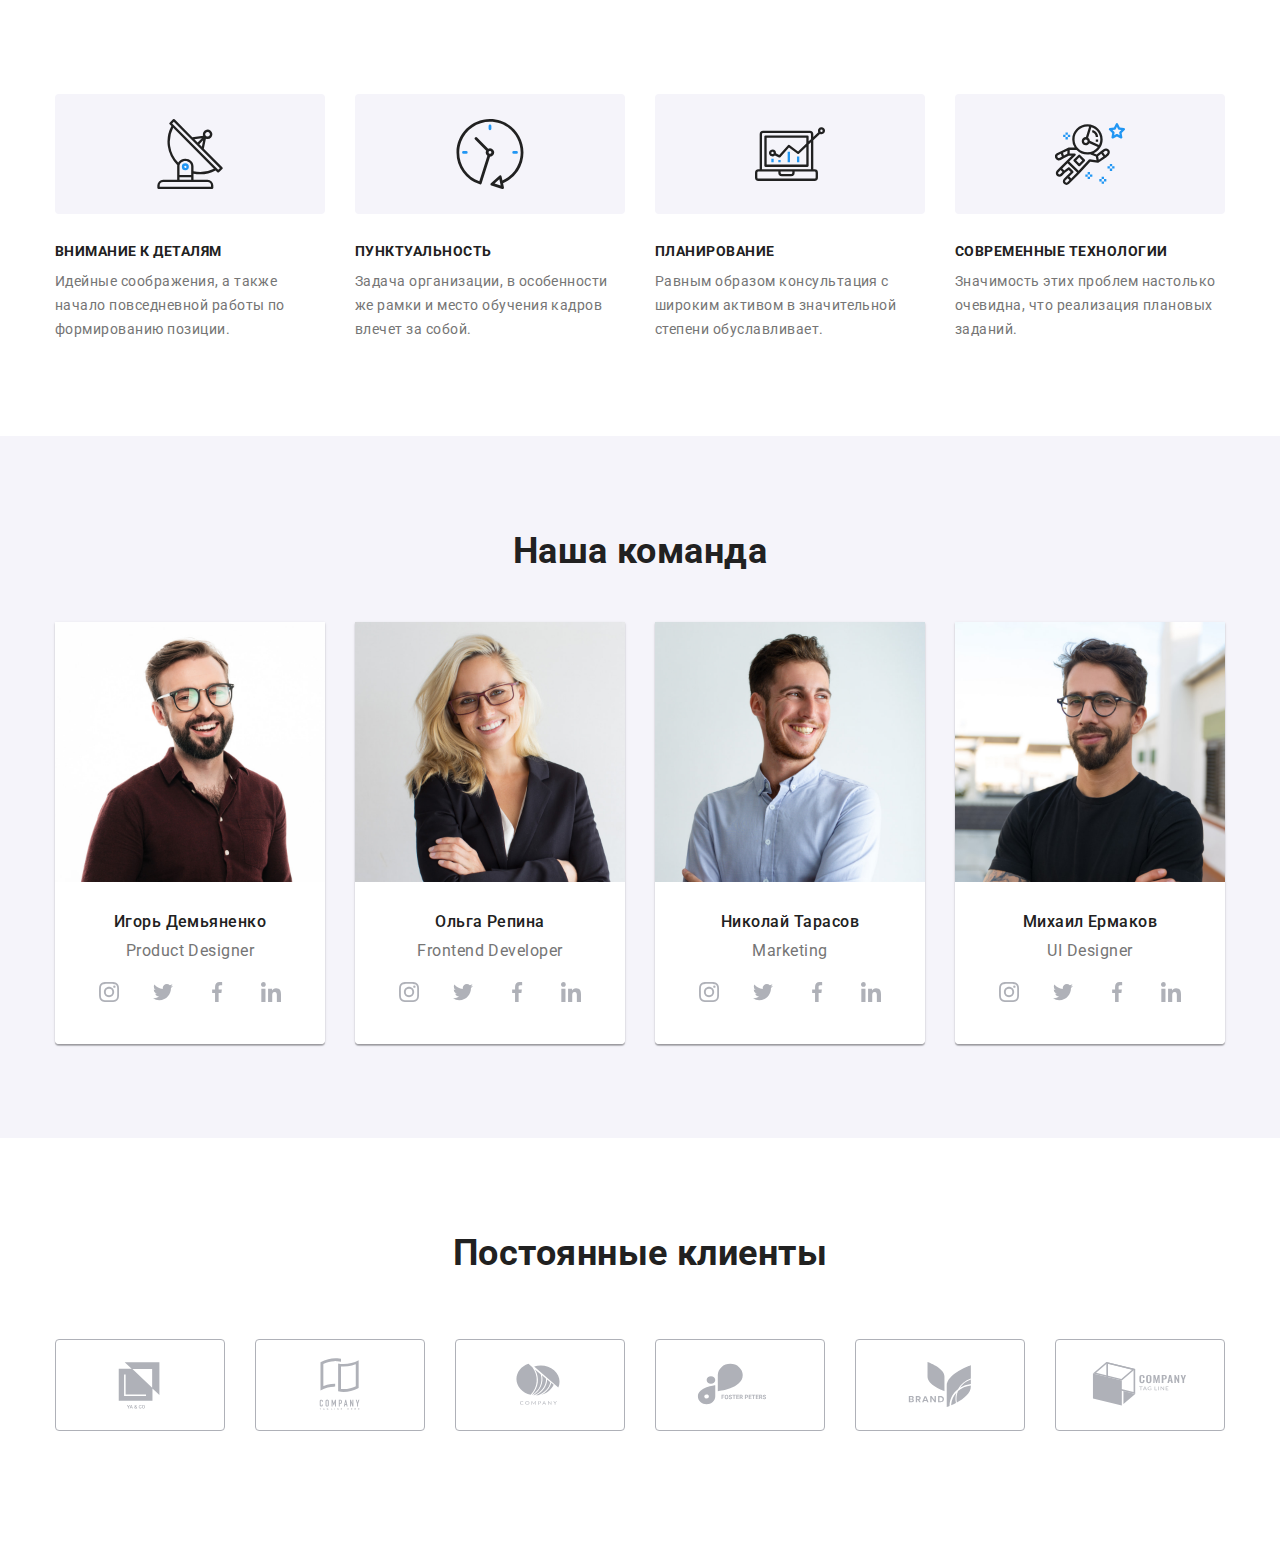
==== index.html @ 4ed0bba2 "ДЗ№8 3секции" ====
<!DOCTYPE html>
<html lang="ru">
  <head>
    <meta charset="UTF-8" />
    <meta http-equiv="X-UA-Compatible" content="IE=edge" />
    <meta name="viewport" content="width=device-width, initial-scale=1.0" />
    <title>HW-08</title>
    <link rel="preconnect" href="https://fonts.googleapis.com" />
    <link rel="preconnect" href="https://fonts.gstatic.com" crossorigin />
    <link
      href="https://fonts.googleapis.com/css2?family=Raleway:wght@700&family=Roboto:wght@400;500;700;900&display=swap"
      rel="stylesheet"
    />
    <link
      rel="stylesheet"
      href="https://cdnjs.cloudflare.com/ajax/libs/modern-normalize/1.1.0/modern-normalize.min.css"
    />
    <link rel="stylesheet" href="./css/main.min.css" />
  </head>

  <body>
    <!-- Шапка сайта -->
    <!-- <header class="header">
      <div class="container main-nav">
        <a href="./index.html" class="logo"
          >Web<span class="logo-main">Studio</span></a
        >
        <nav>
          <ul class="site-nav list">
            <li class="item">
              <a class="link current" href="./index.html">Студия</a>
            </li>

            <li class="item">
              <a class="link" href="./portfolio.html">Портфолио</a>
            </li>

            <li class="item">
              <a class="link" href="">Контакты</a>
            </li>
          </ul>
        </nav>
        <ul class="auth-nav list">
          <li class="item">
            <a href="mailto:info@devstudio.com" class="link">
              <svg width="16" height="12" class="icon">
                <use href="./image/sprite.svg#icon-envelope"></use>
              </svg>
              info@devstudio.com</a
            >
          </li>

          <li class="item">
            <a href="tel:+380961111111" class="link">
              <svg width="10" height="16" class="icon">
                <use href="./image/sprite.svg#icon-smartphone"></use>
              </svg>
              +38 096 111 11 11</a
            >
          </li>
        </ul>
      </div>
    </header> -->

    <!-- Мейн -->
    <main>
      <!-- Герой -->
      <!-- <section class="hero">
        <div class="container">
          <h1 class="hero-title">Эффективные решения для вашего бизнеса</h1>
          <button type="button" class="hero-btn" data-modal-open>
            Заказать услугу
          </button>
          <div class="backdrop is-hidden" data-modal>
            <div class="modal">
              <button class="modal-btn" data-modal-close>
                <svg width="18" height="18">
                  <use href="./image/sprite.svg#icon-close"></use>
                </svg>
              </button>
              <form class="form" autocomplete="off">
                <strong class="form-title"
                  >Оставьте свои данные, мы вам перезвоним</strong
                >
                <label class="form-group">
                  <span class="form-label">Имя</span>
                  <span class="form-field">
                    <input class="form-input" type="text" name="name" />
                    <svg class="form-icon" width="18" height="18">
                      <use href="./image/sprite.svg#icon-person"></use>
                    </svg>
                  </span>
                </label>

                <label class="form-group">
                  <span class="form-label">Телефон</span>
                  <span class="form-field">
                    <input class="form-input" type="tel" name="tel" />
                    <svg class="form-icon" width="18" height="18">
                      <use href="./image/sprite.svg#icon-phone"></use>
                    </svg>
                  </span>
                </label>

                <label class="form-group">
                  <span class="form-label">Почта</span>
                  <span class="form-field">
                    <input class="form-input" type="email" name="mail" />
                    <svg class="form-icon" width="18" height="18">
                      <use href="./image/sprite.svg#icon-email"></use>
                    </svg>
                  </span>
                </label>

                <label class="form-textarea">
                  <span class="form-label">Комментарий</span>
                  <textarea
                    class="form-comment"
                    name="comment"
                    rows="8"
                    placeholder="Введите текст"
                  ></textarea>
                </label>

                <label class="form-policy">
                  <input
                    class="checkbox visually-hidden"
                    type="checkbox"
                    name="policy"
                  />
                  <span class="custom-checkbox"></span>
                  <span class="policy-text"
                    >Соглашаюсь с рассылкой и принимаю
                    <a class="policy-doc" href="">Условия договора</a></span
                  >
                </label>

                <button class="form-btn" type="submit">Отправить</button>
              </form>
            </div>
          </div>
        </div>
      </section> -->

      <!-- Наши особенности -->
      <section class="section">
        <div class="container">
          <h2 class="container__title visually-hidden">Наши особенности</h2>
          <ul class="feature-list list">
            <li class="feature-list__item">
              <div class="feature-list__icon">
                <svg width="70" height="70">
                  <use href="./image/sprite.svg#icon-antenna"></use>
                </svg>
              </div>
              <h3 class="feature-list__title">Внимание к деталям</h3>
              <p class="feature-list__text">
                Идейные соображения, а также начало повседневной работы по
                формированию позиции.
              </p>
            </li>

            <li class="feature-list__item">
              <div class="feature-list__icon">
                <svg class="" width="70" height="70">
                  <use href="./image/sprite.svg#icon-clock"></use>
                </svg>
              </div>
              <h3 class="feature-list__title">Пунктуальность</h3>
              <p class="feature-list__text">
                Задача организации, в особенности же рамки и место обучения
                кадров влечет за собой.
              </p>
            </li>

            <li class="feature-list__item">
              <div class="feature-list__icon">
                <svg width="70" height="70" class="">
                  <use href="./image/sprite.svg#icon-diagram"></use>
                </svg>
              </div>
              <h3 class="feature-list__title">Планирование</h3>
              <p class="feature-list__text">
                Равным образом консультация с широким активом в значительной
                степени обуславливает.
              </p>
            </li>

            <li class="feature-list__item">
              <div class="feature-list__icon">
                <svg width="70" height="70" class="">
                  <use href="./image/sprite.svg#icon-astronaut"></use>
                </svg>
              </div>
              <h3 class="feature-list__title">Современные технологии</h3>
              <p class="feature-list__text">
                Значимость этих проблем настолько очевидна, что реализация
                плановых заданий.
              </p>
            </li>
          </ul>
        </div>
      </section>

      <!-- Наши работы -->
      <!-- <section class="section-works">
        <div class="container">
          <h2 class="container__title">Чем мы занимаемся</h2>
          <ul class="works-list list">
            <li class="works-list__item">
              <img
                class="img"
                src="./image/main/photo1.jpg"
                alt="картинка с компьютером"
                width="370"
              />
              <p class="works-list__text">Десктопные приложения</p>
            </li>

            <li class="works-list__item">
              <img
                class="img"
                src="./image/main/photo2.jpg"
                alt="картинка с ноутбуком"
                width="370"
              />
              <p class="works-list__text">Мобильные приложения</p>
            </li>

            <li class="works-list__item">
              <img
                class="img"
                src="./image/main/photo3.jpg"
                alt="картинка с планшетом"
                width="370"
              />
              <p class="works-list__text">Дизайнерские решения</p>
            </li>
          </ul>
        </div>
      </section> -->

      <!-- Команда -->
      <section class="section team">
        <div class="container">
          <h2 class="container__title">Наша команда</h2>
          <ul class="team-list list">
            <li class="team-list__item">
              <img src="./image/main/staff1.jpg" alt="сотрудник1" width="270" />
              <div class="card-content">
                <h3 class="card-content__title">Игорь Демьяненко</h3>
                <p lang="en" class="card-content__text">Product Designer</p>
                <ul class="socials list">
                  <li class="socials__item">
                    <a
                      href=""
                      target="_blank"
                      aria-label="иконка instagram"
                      class="socials__link link"
                    >
                      <svg width="20" height="20" class="socials__icon">
                        <use href="./image/sprite.svg#icon-instagram"></use>
                      </svg>
                    </a>
                  </li>

                  <li class="socials__item">
                    <a
                      href=""
                      target="_blank"
                      aria-label="иконка twitter"
                      class="socials__link link"
                    >
                      <svg width="20" height="20" class="socials__icon">
                        <use href="./image/sprite.svg#icon-twitter"></use>
                      </svg>
                    </a>
                  </li>

                  <li class="socials__item">
                    <a
                      href=""
                      target="_blank"
                      aria-label="иконка facebook"
                      class="socials__link link"
                    >
                      <svg width="20" height="20" class="socials__icon">
                        <use href="./image/sprite.svg#icon-facebook"></use>
                      </svg>
                    </a>
                  </li>

                  <li class="socials__item">
                    <a
                      href=""
                      target="_blank"
                      aria-label="иконка linkedin"
                      class="socials__link link"
                    >
                      <svg width="20" height="20" class="socials__icon">
                        <use href="./image/sprite.svg#icon-linkedin"></use>
                      </svg>
                    </a>
                  </li>
                </ul>
              </div>
            </li>

            <li class="team-list__item">
              <img src="./image/main/staff2.jpg" alt="сотрудник2" width="270" />
              <div class="card-content">
                <h3 class="card-content__title">Ольга Репина</h3>
                <p lang="en" class="card-content__text">Frontend Developer</p>
                <ul class="socials list">
                  <li class="socials__item">
                    <a
                      href=""
                      target="_blank"
                      aria-label="иконка instagram"
                      class="socials__link link"
                    >
                      <svg width="20" height="20" class="socials__icon">
                        <use href="./image/sprite.svg#icon-instagram"></use>
                      </svg>
                    </a>
                  </li>

                  <li class="socials__item">
                    <a
                      href=""
                      target="_blank"
                      aria-label="иконка twitter"
                      class="socials__link link"
                    >
                      <svg width="20" height="20" class="socials__icon">
                        <use href="./image/sprite.svg#icon-twitter"></use>
                      </svg>
                    </a>
                  </li>

                  <li class="socials__item">
                    <a
                      href=""
                      target="_blank"
                      aria-label="иконка facebook"
                      class="socials__link link"
                    >
                      <svg width="20" height="20" class="socials__icon">
                        <use href="./image/sprite.svg#icon-facebook"></use>
                      </svg>
                    </a>
                  </li>

                  <li class="socials__item">
                    <a
                      href=""
                      target="_blank"
                      aria-label="иконка linkedin"
                      class="socials__link link"
                    >
                      <svg width="20" height="20" class="socials__icon">
                        <use href="./image/sprite.svg#icon-linkedin"></use>
                      </svg>
                    </a>
                  </li>
                </ul>
              </div>
            </li>

            <li class="team-list__item">
              <img src="./image/main/staff3.jpg" alt="сотрудник3" width="270" />
              <div class="card-content">
                <h3 class="card-content__title">Николай Тарасов</h3>
                <p lang="en" class="card-content__text">Marketing</p>
                <ul class="socials list">
                  <li class="socials__item">
                    <a
                      href=""
                      target="_blank"
                      aria-label="иконка instagram"
                      class="socials__link link"
                    >
                      <svg width="20" height="20" class="socials__icon">
                        <use href="./image/sprite.svg#icon-instagram"></use>
                      </svg>
                    </a>
                  </li>

                  <li class="socials__item">
                    <a
                      href=""
                      target="_blank"
                      aria-label="иконка twitter"
                      class="socials__link link"
                    >
                      <svg width="20" height="20" class="socials__icon">
                        <use href="./image/sprite.svg#icon-twitter"></use>
                      </svg>
                    </a>
                  </li>

                  <li class="socials__item">
                    <a
                      href=""
                      target="_blank"
                      aria-label="иконка facebook"
                      class="socials__link link"
                    >
                      <svg width="20" height="20" class="socials__icon">
                        <use href="./image/sprite.svg#icon-facebook"></use>
                      </svg>
                    </a>
                  </li>

                  <li class="socials__item">
                    <a
                      href=""
                      target="_blank"
                      aria-label="иконка linkedin"
                      class="socials__link link"
                    >
                      <svg width="20" height="20" class="socials__icon">
                        <use href="./image/sprite.svg#icon-linkedin"></use>
                      </svg>
                    </a>
                  </li>
                </ul>
              </div>
            </li>

            <li class="team-list__item">
              <img src="./image/main/staff4.jpg" alt="сотрудник4" width="270" />
              <div class="card-content">
                <h3 class="card-content__title">Михаил Ермаков</h3>
                <p lang="en" class="card-content__text">UI Designer</p>
                <ul class="socials list">
                  <li class="socials__item">
                    <a
                      href=""
                      target="_blank"
                      aria-label="иконка instagram"
                      class="socials__link link"
                    >
                      <svg width="20" height="20" class="socials__icon">
                        <use href="./image/sprite.svg#icon-instagram"></use>
                      </svg>
                    </a>
                  </li>

                  <li class="socials__item">
                    <a
                      href=""
                      target="_blank"
                      aria-label="иконка twitter"
                      class="socials__link link"
                    >
                      <svg width="20" height="20" class="socials__icon">
                        <use href="./image/sprite.svg#icon-twitter"></use>
                      </svg>
                    </a>
                  </li>

                  <li class="socials__item">
                    <a
                      href=""
                      target="_blank"
                      aria-label="иконка facebook"
                      class="socials__link link"
                    >
                      <svg width="20" height="20" class="socials__icon">
                        <use href="./image/sprite.svg#icon-facebook"></use>
                      </svg>
                    </a>
                  </li>

                  <li class="socials__item">
                    <a
                      href=""
                      target="_blank"
                      aria-label="иконка linkedin"
                      class="socials__link link"
                    >
                      <svg width="20" height="20" class="socials__icon">
                        <use href="./image/sprite.svg#icon-linkedin"></use>
                      </svg>
                    </a>
                  </li>
                </ul>
              </div>
            </li>
          </ul>
        </div>
      </section>

      <!-- Постоянные клиенты -->
      <section class="section">
        <div class="container">
          <h2 class="container__title">Постоянные клиенты</h2>
          <ul class="clients-list list">
            <li class="clients-list__item">
              <a class="clients-list__logo" href="">
                <svg class="clients-list__icon" width="106" height="60">
                  <use href="./image/sprite.svg#icon-logo"></use>
                </svg>
              </a>
            </li>

            <li class="clients-list__item">
              <a class="clients-list__logo" href="">
                <svg class="clients-list__icon" width="106" height="60">
                  <use href="./image/sprite.svg#icon-logo-1"></use>
                </svg>
              </a>
            </li>

            <li class="clients-list__item">
              <a class="clients-list__logo" href="">
                <svg class="clients-list__icon" width="106" height="60">
                  <use href="./image/sprite.svg#icon-logo-2"></use>
                </svg>
              </a>
            </li>

            <li class="clients-list__item">
              <a class="clients-list__logo" href="">
                <svg class="clients-list__icon" width="106" height="60">
                  <use href="./image/sprite.svg#icon-logo-3"></use>
                </svg>
              </a>
            </li>

            <li class="clients-list__item">
              <a class="clients-list__logo" href="">
                <svg class="clients-list__icon" width="106" height="60">
                  <use href="./image/sprite.svg#icon-logo-4"></use>
                </svg>
              </a>
            </li>

            <li class="clients-list__item">
              <a class="clients-list__logo" href="">
                <svg class="clients-list__icon" width="106" height="60">
                  <use href="./image/sprite.svg#icon-logo-5"></use>
                </svg>
              </a>
            </li>
          </ul>
        </div>
      </section>
    </main>

    <!--Подвал  -->
    <!-- <footer class="footer">
      <div class="footer-container container">
        <div class="logo-section">
          <a href="./index.html" class="logo-ft"
            >Web<span class="logo-text">Studio</span></a
          >
          <address class="adr">г. Киев, пр-т Леси Украинки, 26</address>
          <ul class="footer-auth list">
            <li class="mail">
              <a href="mailto:info@devstudio.com" class="link"
                >info@devstudio.com</a
              >
            </li>

            <li>
              <a href="tel:+380961111111" class="link">+38 096 111 11 11</a>
            </li>
          </ul>
        </div>

        <div class="join-section">
          <h3 class="join-tittle">присоединяйтесь</h3>
          <ul class="join-list list">
            <li class="join-item">
              <a
                class="join-link link"
                href=""
                target="_blank"
                aria-label="иконка instagram"
              >
                <svg class="join-icon" width="20" height="20">
                  <use href="./image/sprite.svg#icon-instagram"></use>
                </svg>
              </a>
            </li>

            <li class="join-item">
              <a
                class="join-link link"
                href=""
                target="_blank"
                aria-label="иконка twitter"
              >
                <svg width="20" height="20">
                  <use href="./image/sprite.svg#icon-twitter"></use>
                </svg>
              </a>
            </li>

            <li class="join-item">
              <a
                class="join-link link"
                href=""
                target="_blank"
                aria-label="иконка facebook"
              >
                <svg width="20" height="20">
                  <use href="./image/sprite.svg#icon-facebook"></use>
                </svg>
              </a>
            </li>

            <li class="join-item">
              <a
                class="join-link link"
                href=""
                target="_blank"
                aria-label="иконка linkedin"
              >
                <svg width="20" height="20">
                  <use href="./image/sprite.svg#icon-linkedin"></use>
                </svg>
              </a>
            </li>
          </ul>
        </div>

        <form class="form-footer">
          <strong class="form-footer-title">Подпишитесь на рассылку</strong>
          <div class="form-footer-box">
            <input
              class="form-footer-field"
              type="email"
              name="subscribe"
              placeholder="E-mail"
            />
            <button class="form-footer-btn" type="submit">
              Подписаться
              <svg class="form-footer-icon" width="24" height="24">
                <use href="./image/sprite.svg#icon-send"></use>
              </svg>
            </button>
          </div>
        </form>
      </div>
    </footer> -->

    <script src="./js/modal.js"></script>
  </body>
</html>
---- css/main.min.css ----
:root{--primary-text-color: #757575;--title-text-color: #212121;--accent-color: #2196f3;--background-primary-color: #ffffff;--taiming-function: cubic-bezier(0.4, 0, 0.2, 1)}.visually-hidden{position:absolute;width:1px;height:1px;margin:-1px;border:0;padding:0;white-space:nowrap;-webkit-clip-path:inset(100%);clip-path:inset(100%);clip:rect(0 0 0 0);overflow:hidden}body{font-family:"Roboto", sans-serif;letter-spacing:0.03em;background-color:var(--background-primary-color);color:var(--primary-text-color)}h1,h2,h3,h4,h5,h6,p{margin:0}.list{padding:0;margin:0;list-style:none}img{display:block;max-width:100%;height:auto}textarea{resize:none}.header{border-bottom-width:1px;border-bottom-style:solid;border-bottom-color:#ececec}.section{padding-top:60px;padding-bottom:60px}@media screen and (min-width: 1200px){.section{padding-top:94px;padding-bottom:94px}}.section-works{padding-bottom:94px}.container{padding-left:15px;padding-right:15px;margin-left:auto;margin-right:auto}@media screen and (min-width: 480px){.container{width:480px}}@media screen and (min-width: 768px){.container{width:768px}}@media screen and (min-width: 1200px){.container{width:1200px}}.container__title{margin-bottom:30px;font-size:28px;line-height:1.18;text-align:center;color:var(--title-text-color)}@media screen and (min-width: 1200px){.container__title{margin-bottom:50px;font-size:36px;line-height:1.17}}.feature-list__icon{display:-webkit-box;display:-ms-flexbox;display:flex;-webkit-box-pack:center;-ms-flex-pack:center;justify-content:center;-webkit-box-align:center;-ms-flex-align:center;align-items:center;margin-bottom:30px;width:100%;height:120px;border-radius:4px;background-color:#f5f4fa}.feature-list__title{margin-bottom:10px;font-size:14px;line-height:1.14;text-transform:uppercase;color:var(--title-text-color)}.feature-list__text{font-size:14px;line-height:1.71}@media screen and (max-width: 767px){.feature-list__title{text-align:center}.feature-list__item:not(:last-child){margin-bottom:30px}}@media screen and (min-width: 768px){.feature-list{display:-webkit-box;display:-ms-flexbox;display:flex;-ms-flex-wrap:wrap;flex-wrap:wrap;-webkit-box-pack:center;-ms-flex-pack:center;justify-content:center;margin:-15px}.feature-list__item{margin:15px;-ms-flex-preferred-size:calc((100% - 60px) / 2);flex-basis:calc((100% - 60px) / 2)}}@media screen and (min-width: 1200px){.feature-list{-ms-flex-wrap:nowrap;flex-wrap:nowrap}.feature-list__item{-ms-flex-preferred-size:calc((100% - 90px) / 4);flex-basis:calc((100% - 90px) / 4)}}.team{background-color:#f5f4fa}.team-list__item{text-align:center;-webkit-box-shadow:0px 1px 3px rgba(0,0,0,0.12),0px 1px 1px rgba(0,0,0,0.14),0px 2px 1px rgba(0,0,0,0.2);box-shadow:0px 1px 3px rgba(0,0,0,0.12),0px 1px 1px rgba(0,0,0,0.14),0px 2px 1px rgba(0,0,0,0.2);border-radius:0 0 4px 4px;overflow:hidden}@media screen and (max-width: 767px){.team-list__item:not(:last-child){margin-bottom:30px}}@media screen and (min-width: 768px){.team-list{display:-webkit-box;display:-ms-flexbox;display:flex;-ms-flex-wrap:wrap;flex-wrap:wrap;-webkit-box-pack:center;-ms-flex-pack:center;justify-content:center;margin:-15px}.team-list__item{-ms-flex-preferred-size:calc((100% - 60px) / 2);flex-basis:calc((100% - 60px) / 2);margin:15px}}@media screen and (min-width: 1200px){.team-list{display:-webkit-box;display:-ms-flexbox;display:flex;-ms-flex-wrap:nowrap;flex-wrap:nowrap}.team-list__item{-ms-flex-preferred-size:calc((100% - 90px) / 4);flex-basis:calc((100% - 90px) / 4)}}.card-content{padding:30px 0;background-color:var(--background-primary-color)}.card-content__title{font-weight:500;font-size:16px;line-height:1.19;color:var(--title-text-color)}.card-content__text{margin-top:10px;margin-bottom:10px;line-height:1.19}.socials{display:-webkit-box;display:-ms-flexbox;display:flex;-webkit-box-pack:center;-ms-flex-pack:center;justify-content:center;-webkit-box-align:center;-ms-flex-align:center;align-items:center;background-color:var(--background-primary-color)}.socials__item:not(:last-child){margin-right:10px}.socials__link{display:-webkit-box;display:-ms-flexbox;display:flex;-webkit-box-pack:center;-ms-flex-pack:center;justify-content:center;-webkit-box-align:center;-ms-flex-align:center;align-items:center;width:44px;height:44px;border-radius:50%;-webkit-transition:background-color 250ms var(--taiming-function);transition:background-color 250ms var(--taiming-function)}.socials__icon{fill:#afb1b8;-webkit-transition:fill 250ms var(--taiming-function);transition:fill 250ms var(--taiming-function)}.socials__link:hover .socials__icon,.socials__link:focus .socials__icon{fill:#ffffff}.socials__link:hover,.socials__link:focus{background-color:var(--accent-color)}.clients-list{margin:-15px;display:-webkit-box;display:-ms-flexbox;display:flex;-ms-flex-wrap:wrap;flex-wrap:wrap;-webkit-box-pack:center;-ms-flex-pack:center;justify-content:center}.clients-list__logo{display:-webkit-box;display:-ms-flexbox;display:flex;-webkit-box-pack:center;-ms-flex-pack:center;justify-content:center;-webkit-box-align:center;-ms-flex-align:center;align-items:center;width:100%;height:92px;border-radius:4px;border:1px solid #afb1b8;-webkit-transition:border-color 250ms var(--taiming-function);transition:border-color 250ms var(--taiming-function)}.clients-list__icon{fill:#afb1b8;-webkit-transition:fill 250ms var(--taiming-function);transition:fill 250ms var(--taiming-function)}.clients-list__logo:hover,.clients-list__logo:focus{border-color:var(--accent-color)}.clients-list__logo:hover .clients-list__icon,.clients-list__logo:focus .clients-list__icon{fill:var(--accent-color)}@media screen and (max-width: 767px){.clients-list__item{margin:15px;-ms-flex-preferred-size:calc((100% - 60px) / 2);flex-basis:calc((100% - 60px) / 2)}}@media screen and (min-width: 768px){.clients-list__item{margin:15px;-ms-flex-preferred-size:calc((100% - 90px) / 3);flex-basis:calc((100% - 90px) / 3)}}@media screen and (min-width: 1200px){.clients-list{-ms-flex-wrap:nowrap;flex-wrap:nowrap;margin:15px;-ms-flex-preferred-size:calc((100% - 180px) / 6);flex-basis:calc((100% - 180px) / 6)}.clients-list__logo{width:170px}}
/*# sourceMappingURL=main.min.css.map */
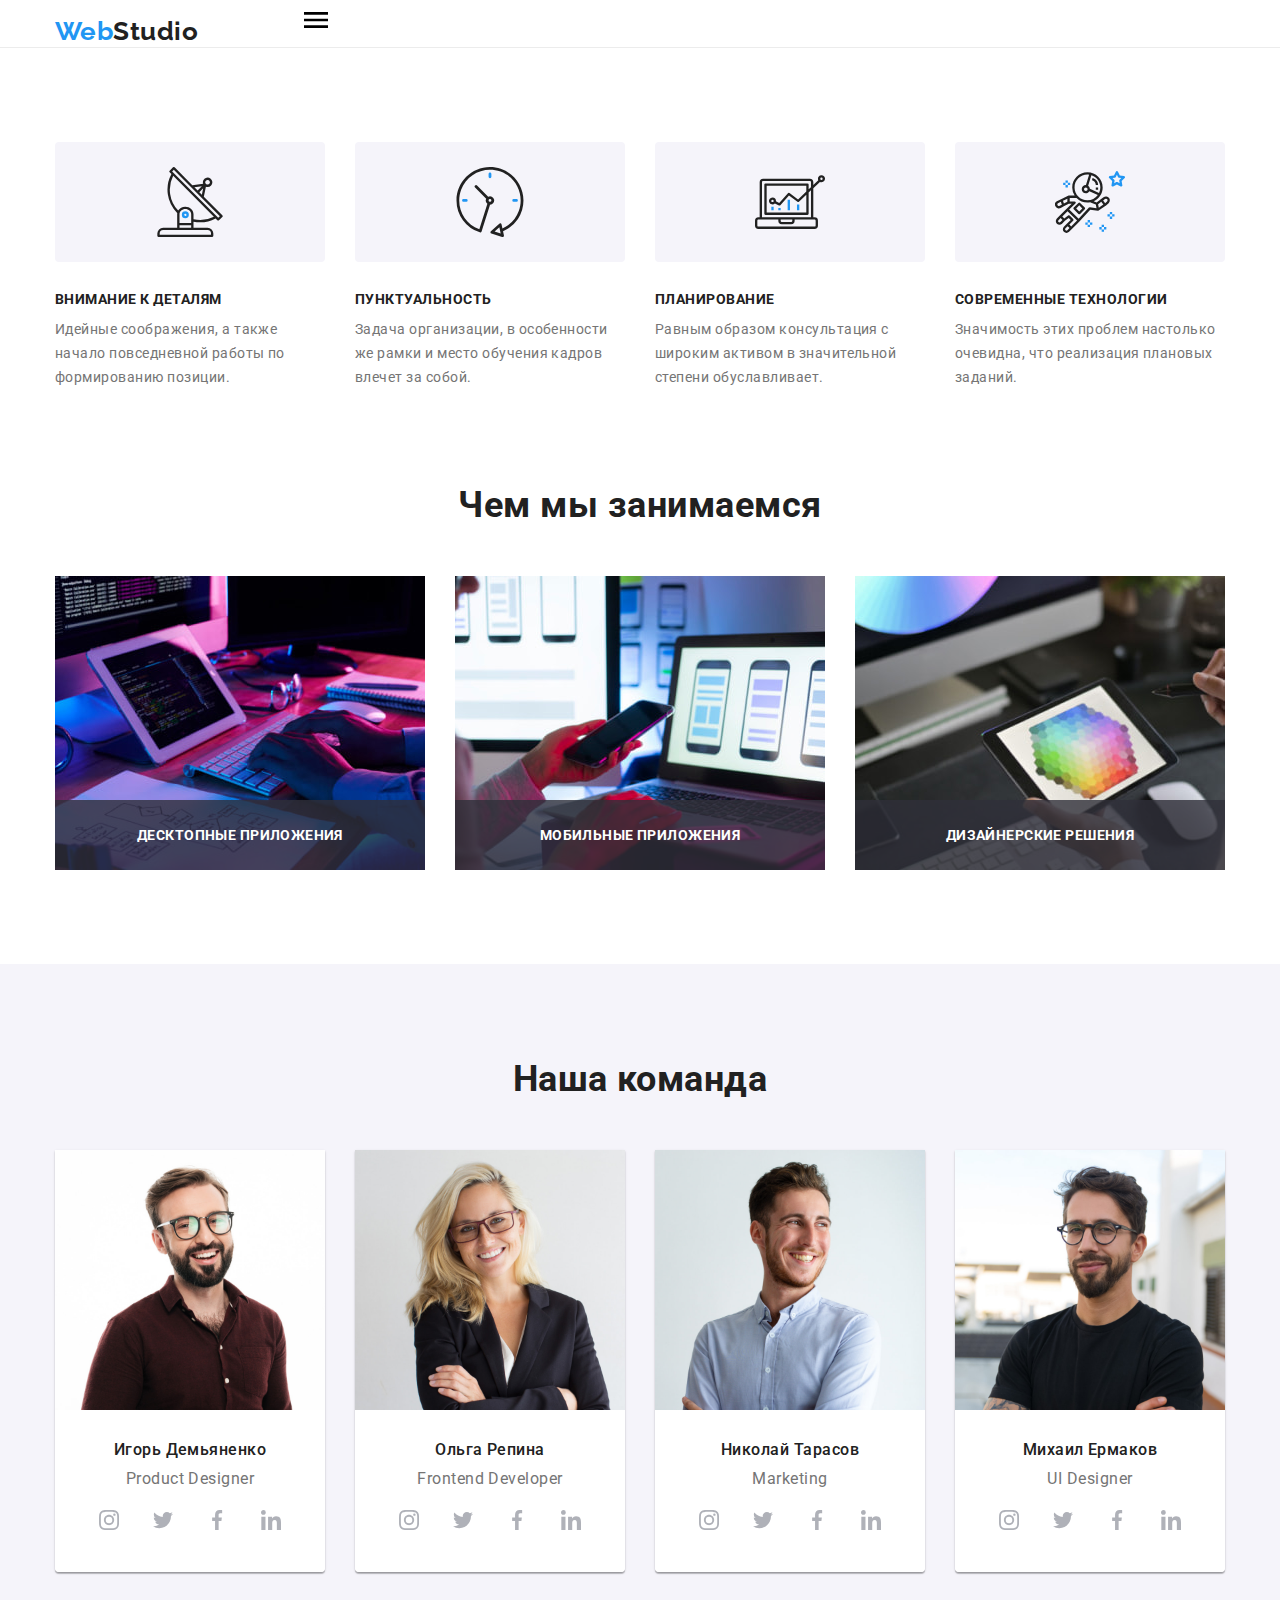
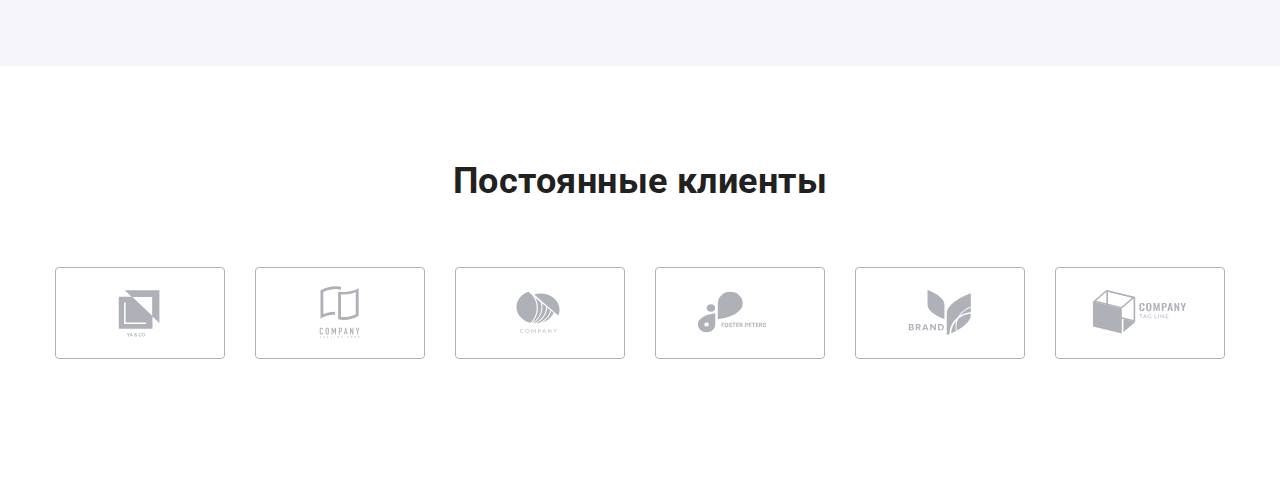
==== commit 2def39b5: "add btn-menu" ====
--- a/index.html
+++ b/index.html
@@ -20,12 +20,12 @@
 
   <body>
     <!-- Шапка сайта -->
-    <!-- <header class="header">
+    <header class="header">
       <div class="container main-nav">
         <a href="./index.html" class="logo"
           >Web<span class="logo-main">Studio</span></a
         >
-        <nav>
+        <!-- <nav>
           <ul class="site-nav list">
             <li class="item">
               <a class="link current" href="./index.html">Студия</a>
@@ -38,9 +38,26 @@
             <li class="item">
               <a class="link" href="">Контакты</a>
             </li>
-          </ul>
+          </ul> -->
+
+          <button class="menu-btn menu-btn--is-open" type="button">
+            <svg
+              width="40"
+              height="40"
+              aria-label="Переключатель мобильного меню"
+            >
+              <use
+                class="menu-btn__icon-cross"
+                href="./image/sprite.svg#icon-cross-mob"
+              ></use>
+              <use
+                class="menu-btn__icon-menu"
+                href="./image/sprite.svg#icon-menu-mob"
+              ></use>
+            </svg>
+          </button>
         </nav>
-        <ul class="auth-nav list">
+        <!-- <ul class="auth-nav list">
           <li class="item">
             <a href="mailto:info@devstudio.com" class="link">
               <svg width="16" height="12" class="icon">
@@ -58,9 +75,9 @@
               +38 096 111 11 11</a
             >
           </li>
-        </ul>
+        </ul> -->
       </div>
-    </header> -->
+    </header>
 
     <!-- Мейн -->
     <main>
@@ -203,9 +220,11 @@
       </section>
 
       <!-- Наши работы -->
-      <!-- <section class="section-works">
+      <section class="section-works">
         <div class="container">
-          <h2 class="container__title">Чем мы занимаемся</h2>
+          <h2 class="container__title container__title--hidden">
+            Чем мы занимаемся
+          </h2>
           <ul class="works-list list">
             <li class="works-list__item">
               <img
@@ -238,7 +257,7 @@
             </li>
           </ul>
         </div>
-      </section> -->
+      </section>
 
       <!-- Команда -->
       <section class="section team">
--- a/css/main.min.css
+++ b/css/main.min.css
@@ -1,2 +1,2 @@
-:root{--primary-text-color: #757575;--title-text-color: #212121;--accent-color: #2196f3;--background-primary-color: #ffffff;--taiming-function: cubic-bezier(0.4, 0, 0.2, 1)}.visually-hidden{position:absolute;width:1px;height:1px;margin:-1px;border:0;padding:0;white-space:nowrap;-webkit-clip-path:inset(100%);clip-path:inset(100%);clip:rect(0 0 0 0);overflow:hidden}body{font-family:"Roboto", sans-serif;letter-spacing:0.03em;background-color:var(--background-primary-color);color:var(--primary-text-color)}h1,h2,h3,h4,h5,h6,p{margin:0}.list{padding:0;margin:0;list-style:none}img{display:block;max-width:100%;height:auto}textarea{resize:none}.header{border-bottom-width:1px;border-bottom-style:solid;border-bottom-color:#ececec}.section{padding-top:60px;padding-bottom:60px}@media screen and (min-width: 1200px){.section{padding-top:94px;padding-bottom:94px}}.section-works{padding-bottom:94px}.container{padding-left:15px;padding-right:15px;margin-left:auto;margin-right:auto}@media screen and (min-width: 480px){.container{width:480px}}@media screen and (min-width: 768px){.container{width:768px}}@media screen and (min-width: 1200px){.container{width:1200px}}.container__title{margin-bottom:30px;font-size:28px;line-height:1.18;text-align:center;color:var(--title-text-color)}@media screen and (min-width: 1200px){.container__title{margin-bottom:50px;font-size:36px;line-height:1.17}}.feature-list__icon{display:-webkit-box;display:-ms-flexbox;display:flex;-webkit-box-pack:center;-ms-flex-pack:center;justify-content:center;-webkit-box-align:center;-ms-flex-align:center;align-items:center;margin-bottom:30px;width:100%;height:120px;border-radius:4px;background-color:#f5f4fa}.feature-list__title{margin-bottom:10px;font-size:14px;line-height:1.14;text-transform:uppercase;color:var(--title-text-color)}.feature-list__text{font-size:14px;line-height:1.71}@media screen and (max-width: 767px){.feature-list__title{text-align:center}.feature-list__item:not(:last-child){margin-bottom:30px}}@media screen and (min-width: 768px){.feature-list{display:-webkit-box;display:-ms-flexbox;display:flex;-ms-flex-wrap:wrap;flex-wrap:wrap;-webkit-box-pack:center;-ms-flex-pack:center;justify-content:center;margin:-15px}.feature-list__item{margin:15px;-ms-flex-preferred-size:calc((100% - 60px) / 2);flex-basis:calc((100% - 60px) / 2)}}@media screen and (min-width: 1200px){.feature-list{-ms-flex-wrap:nowrap;flex-wrap:nowrap}.feature-list__item{-ms-flex-preferred-size:calc((100% - 90px) / 4);flex-basis:calc((100% - 90px) / 4)}}.team{background-color:#f5f4fa}.team-list__item{text-align:center;-webkit-box-shadow:0px 1px 3px rgba(0,0,0,0.12),0px 1px 1px rgba(0,0,0,0.14),0px 2px 1px rgba(0,0,0,0.2);box-shadow:0px 1px 3px rgba(0,0,0,0.12),0px 1px 1px rgba(0,0,0,0.14),0px 2px 1px rgba(0,0,0,0.2);border-radius:0 0 4px 4px;overflow:hidden}@media screen and (max-width: 767px){.team-list__item:not(:last-child){margin-bottom:30px}}@media screen and (min-width: 768px){.team-list{display:-webkit-box;display:-ms-flexbox;display:flex;-ms-flex-wrap:wrap;flex-wrap:wrap;-webkit-box-pack:center;-ms-flex-pack:center;justify-content:center;margin:-15px}.team-list__item{-ms-flex-preferred-size:calc((100% - 60px) / 2);flex-basis:calc((100% - 60px) / 2);margin:15px}}@media screen and (min-width: 1200px){.team-list{display:-webkit-box;display:-ms-flexbox;display:flex;-ms-flex-wrap:nowrap;flex-wrap:nowrap}.team-list__item{-ms-flex-preferred-size:calc((100% - 90px) / 4);flex-basis:calc((100% - 90px) / 4)}}.card-content{padding:30px 0;background-color:var(--background-primary-color)}.card-content__title{font-weight:500;font-size:16px;line-height:1.19;color:var(--title-text-color)}.card-content__text{margin-top:10px;margin-bottom:10px;line-height:1.19}.socials{display:-webkit-box;display:-ms-flexbox;display:flex;-webkit-box-pack:center;-ms-flex-pack:center;justify-content:center;-webkit-box-align:center;-ms-flex-align:center;align-items:center;background-color:var(--background-primary-color)}.socials__item:not(:last-child){margin-right:10px}.socials__link{display:-webkit-box;display:-ms-flexbox;display:flex;-webkit-box-pack:center;-ms-flex-pack:center;justify-content:center;-webkit-box-align:center;-ms-flex-align:center;align-items:center;width:44px;height:44px;border-radius:50%;-webkit-transition:background-color 250ms var(--taiming-function);transition:background-color 250ms var(--taiming-function)}.socials__icon{fill:#afb1b8;-webkit-transition:fill 250ms var(--taiming-function);transition:fill 250ms var(--taiming-function)}.socials__link:hover .socials__icon,.socials__link:focus .socials__icon{fill:#ffffff}.socials__link:hover,.socials__link:focus{background-color:var(--accent-color)}.clients-list{margin:-15px;display:-webkit-box;display:-ms-flexbox;display:flex;-ms-flex-wrap:wrap;flex-wrap:wrap;-webkit-box-pack:center;-ms-flex-pack:center;justify-content:center}.clients-list__logo{display:-webkit-box;display:-ms-flexbox;display:flex;-webkit-box-pack:center;-ms-flex-pack:center;justify-content:center;-webkit-box-align:center;-ms-flex-align:center;align-items:center;width:100%;height:92px;border-radius:4px;border:1px solid #afb1b8;-webkit-transition:border-color 250ms var(--taiming-function);transition:border-color 250ms var(--taiming-function)}.clients-list__icon{fill:#afb1b8;-webkit-transition:fill 250ms var(--taiming-function);transition:fill 250ms var(--taiming-function)}.clients-list__logo:hover,.clients-list__logo:focus{border-color:var(--accent-color)}.clients-list__logo:hover .clients-list__icon,.clients-list__logo:focus .clients-list__icon{fill:var(--accent-color)}@media screen and (max-width: 767px){.clients-list__item{margin:15px;-ms-flex-preferred-size:calc((100% - 60px) / 2);flex-basis:calc((100% - 60px) / 2)}}@media screen and (min-width: 768px){.clients-list__item{margin:15px;-ms-flex-preferred-size:calc((100% - 90px) / 3);flex-basis:calc((100% - 90px) / 3)}}@media screen and (min-width: 1200px){.clients-list{-ms-flex-wrap:nowrap;flex-wrap:nowrap;margin:15px;-ms-flex-preferred-size:calc((100% - 180px) / 6);flex-basis:calc((100% - 180px) / 6)}.clients-list__logo{width:170px}}
+:root{--primary-text-color: #757575;--title-text-color: #212121;--accent-color: #2196f3;--background-primary-color: #ffffff;--taiming-function: cubic-bezier(0.4, 0, 0.2, 1)}.visually-hidden{position:absolute;width:1px;height:1px;margin:-1px;border:0;padding:0;white-space:nowrap;-webkit-clip-path:inset(100%);clip-path:inset(100%);clip:rect(0 0 0 0);overflow:hidden}body{font-family:"Roboto", sans-serif;letter-spacing:0.03em;background-color:var(--background-primary-color);color:var(--primary-text-color)}h1,h2,h3,h4,h5,h6,p{margin:0}.list{padding:0;margin:0;list-style:none}img{display:block;max-width:100%;height:auto}textarea{resize:none}.header{border-bottom-width:1px;border-bottom-style:solid;border-bottom-color:#ececec}.section{padding-top:60px;padding-bottom:60px}@media screen and (min-width: 1200px){.section{padding-top:94px;padding-bottom:94px}}@media screen and (min-width: 1200px){.section-works{padding-bottom:94px}}.container{padding-left:15px;padding-right:15px;margin-left:auto;margin-right:auto}@media screen and (min-width: 480px){.container{width:480px}}@media screen and (min-width: 768px){.container{width:768px}}@media screen and (min-width: 1200px){.container{width:1200px}}.container__title{margin-bottom:30px;font-size:28px;line-height:1.18;text-align:center;color:var(--title-text-color)}@media screen and (min-width: 1200px){.container__title{margin-bottom:50px;font-size:36px;line-height:1.17}}.logo{font-family:"Raleway", sans-serif;font-weight:700;font-size:24px;line-height:1.17;color:var(--accent-color);text-decoration:none}@media screen and (min-width: 1200px){.logo{margin-right:93px;font-size:26px;line-height:1.19}}.logo-main{color:var(--title-text-color)}.site-nav{display:-webkit-box;display:-ms-flexbox;display:flex}.site-nav .item:not(:last-child){margin-right:50px}.site-nav .link{position:relative;display:block;padding-top:32px;padding-bottom:32px;font-weight:500;font-size:14px;line-height:1.14;letter-spacing:0.02em;color:var(--title-text-color);text-decoration:none;-webkit-transition:color 250ms var(--taiming-function);transition:color 250ms var(--taiming-function)}.site-nav .link:hover,.site-nav .link:focus{color:var(--accent-color)}.site-nav .link.current{color:var(--accent-color)}.site-nav .link.current::after{position:absolute;top:96%;left:0;content:"";display:block;width:100%;height:4px;border-radius:2px;background-color:var(--accent-color)}.auth-nav{display:-webkit-box;display:-ms-flexbox;display:flex;margin-left:auto}.auth-nav .item:not(:last-child){margin-right:50px}.auth-nav .link{display:-webkit-box;display:-ms-flexbox;display:flex;-ms-flex-line-pack:center;align-content:center;-webkit-box-align:center;-ms-flex-align:center;align-items:center;padding-top:32px;padding-bottom:32px;font-weight:500;font-size:14px;line-height:1.14;letter-spacing:0.02em;color:var(--primary-text-color);text-decoration:none;-webkit-transition:color 250ms var(--taiming-function);transition:color 250ms var(--taiming-function)}.auth-nav .link:hover,.auth-nav .link:focus{color:var(--accent-color)}.icon{margin-right:10px;fill:currentColor}.menu-btn{display:-webkit-inline-box;display:-ms-inline-flexbox;display:inline-flex;margin:0;padding:0;border:none;background-color:transparent}.menu-btn__icon-cross{display:none}.menu-btn__icon-cross--is-open{display:block}.feature-list__icon{display:-webkit-box;display:-ms-flexbox;display:flex;-webkit-box-pack:center;-ms-flex-pack:center;justify-content:center;-webkit-box-align:center;-ms-flex-align:center;align-items:center;margin-bottom:30px;width:100%;height:120px;border-radius:4px;background-color:#f5f4fa}.feature-list__title{margin-bottom:10px;font-size:14px;line-height:1.14;text-transform:uppercase;color:var(--title-text-color)}.feature-list__text{font-size:14px;line-height:1.71}@media screen and (max-width: 767px){.feature-list__title{text-align:center}.feature-list__item:not(:last-child){margin-bottom:30px}}@media screen and (min-width: 768px){.feature-list{display:-webkit-box;display:-ms-flexbox;display:flex;-ms-flex-wrap:wrap;flex-wrap:wrap;-webkit-box-pack:center;-ms-flex-pack:center;justify-content:center;margin:-15px}.feature-list__item{margin:15px;-ms-flex-preferred-size:calc((100% - 60px) / 2);flex-basis:calc((100% - 60px) / 2)}}@media screen and (min-width: 1200px){.feature-list{-ms-flex-wrap:nowrap;flex-wrap:nowrap}.feature-list__item{-ms-flex-preferred-size:calc((100% - 90px) / 4);flex-basis:calc((100% - 90px) / 4)}}.works-list{display:-webkit-box;display:-ms-flexbox;display:flex}.works-list__item{-ms-flex-preferred-size:calc(100% / 3);flex-basis:calc(100% / 3)}.works-list__item:not(:last-child){margin-right:30px}.works-list__item{position:relative}.works-list__text{position:absolute;bottom:0;left:0;content:"";display:-webkit-box;display:-ms-flexbox;display:flex;-webkit-box-pack:center;-ms-flex-pack:center;justify-content:center;-webkit-box-align:center;-ms-flex-align:center;align-items:center;width:100%;height:70px;font-size:14px;font-weight:700;letter-spacing:0.03em;text-transform:uppercase;color:#fff;background-color:rgba(47,48,58,0.8)}@media screen and (max-width: 1199px){.works-list{display:none}}@media screen and (max-width: 1199px){.container__title--hidden{position:absolute;width:1px;height:1px;margin:-1px;border:0;padding:0;white-space:nowrap;-webkit-clip-path:inset(100%);clip-path:inset(100%);clip:rect(0 0 0 0);overflow:hidden}}.team{background-color:#f5f4fa}.team-list__item{text-align:center;-webkit-box-shadow:0px 1px 3px rgba(0,0,0,0.12),0px 1px 1px rgba(0,0,0,0.14),0px 2px 1px rgba(0,0,0,0.2);box-shadow:0px 1px 3px rgba(0,0,0,0.12),0px 1px 1px rgba(0,0,0,0.14),0px 2px 1px rgba(0,0,0,0.2);border-radius:0 0 4px 4px;overflow:hidden}@media screen and (max-width: 767px){.team-list__item:not(:last-child){margin-bottom:30px}}@media screen and (min-width: 768px){.team-list{display:-webkit-box;display:-ms-flexbox;display:flex;-ms-flex-wrap:wrap;flex-wrap:wrap;-webkit-box-pack:center;-ms-flex-pack:center;justify-content:center;margin:-15px}.team-list__item{-ms-flex-preferred-size:calc((100% - 60px) / 2);flex-basis:calc((100% - 60px) / 2);margin:15px}}@media screen and (min-width: 1200px){.team-list{display:-webkit-box;display:-ms-flexbox;display:flex;-ms-flex-wrap:nowrap;flex-wrap:nowrap}.team-list__item{-ms-flex-preferred-size:calc((100% - 90px) / 4);flex-basis:calc((100% - 90px) / 4)}}.card-content{padding:30px 0;background-color:var(--background-primary-color)}.card-content__title{font-weight:500;font-size:16px;line-height:1.19;color:var(--title-text-color)}.card-content__text{margin-top:10px;margin-bottom:10px;line-height:1.19}.socials{display:-webkit-box;display:-ms-flexbox;display:flex;-webkit-box-pack:center;-ms-flex-pack:center;justify-content:center;-webkit-box-align:center;-ms-flex-align:center;align-items:center;background-color:var(--background-primary-color)}.socials__item:not(:last-child){margin-right:10px}.socials__link{display:-webkit-box;display:-ms-flexbox;display:flex;-webkit-box-pack:center;-ms-flex-pack:center;justify-content:center;-webkit-box-align:center;-ms-flex-align:center;align-items:center;width:44px;height:44px;border-radius:50%;-webkit-transition:background-color 250ms var(--taiming-function);transition:background-color 250ms var(--taiming-function)}.socials__icon{fill:#afb1b8;-webkit-transition:fill 250ms var(--taiming-function);transition:fill 250ms var(--taiming-function)}.socials__link:hover .socials__icon,.socials__link:focus .socials__icon{fill:#ffffff}.socials__link:hover,.socials__link:focus{background-color:var(--accent-color)}.clients-list{margin:-15px;display:-webkit-box;display:-ms-flexbox;display:flex;-ms-flex-wrap:wrap;flex-wrap:wrap;-webkit-box-pack:center;-ms-flex-pack:center;justify-content:center}.clients-list__logo{display:-webkit-box;display:-ms-flexbox;display:flex;-webkit-box-pack:center;-ms-flex-pack:center;justify-content:center;-webkit-box-align:center;-ms-flex-align:center;align-items:center;width:100%;height:92px;border-radius:4px;border:1px solid #afb1b8;-webkit-transition:border-color 250ms var(--taiming-function);transition:border-color 250ms var(--taiming-function)}.clients-list__icon{fill:#afb1b8;-webkit-transition:fill 250ms var(--taiming-function);transition:fill 250ms var(--taiming-function)}.clients-list__logo:hover,.clients-list__logo:focus{border-color:var(--accent-color)}.clients-list__logo:hover .clients-list__icon,.clients-list__logo:focus .clients-list__icon{fill:var(--accent-color)}@media screen and (max-width: 767px){.clients-list__item{margin:15px;-ms-flex-preferred-size:calc((100% - 60px) / 2);flex-basis:calc((100% - 60px) / 2)}}@media screen and (min-width: 768px){.clients-list__item{margin:15px;-ms-flex-preferred-size:calc((100% - 90px) / 3);flex-basis:calc((100% - 90px) / 3)}}@media screen and (min-width: 1200px){.clients-list{-ms-flex-wrap:nowrap;flex-wrap:nowrap;margin:15px;-ms-flex-preferred-size:calc((100% - 180px) / 6);flex-basis:calc((100% - 180px) / 6)}.clients-list__logo{width:170px}}
 /*# sourceMappingURL=main.min.css.map */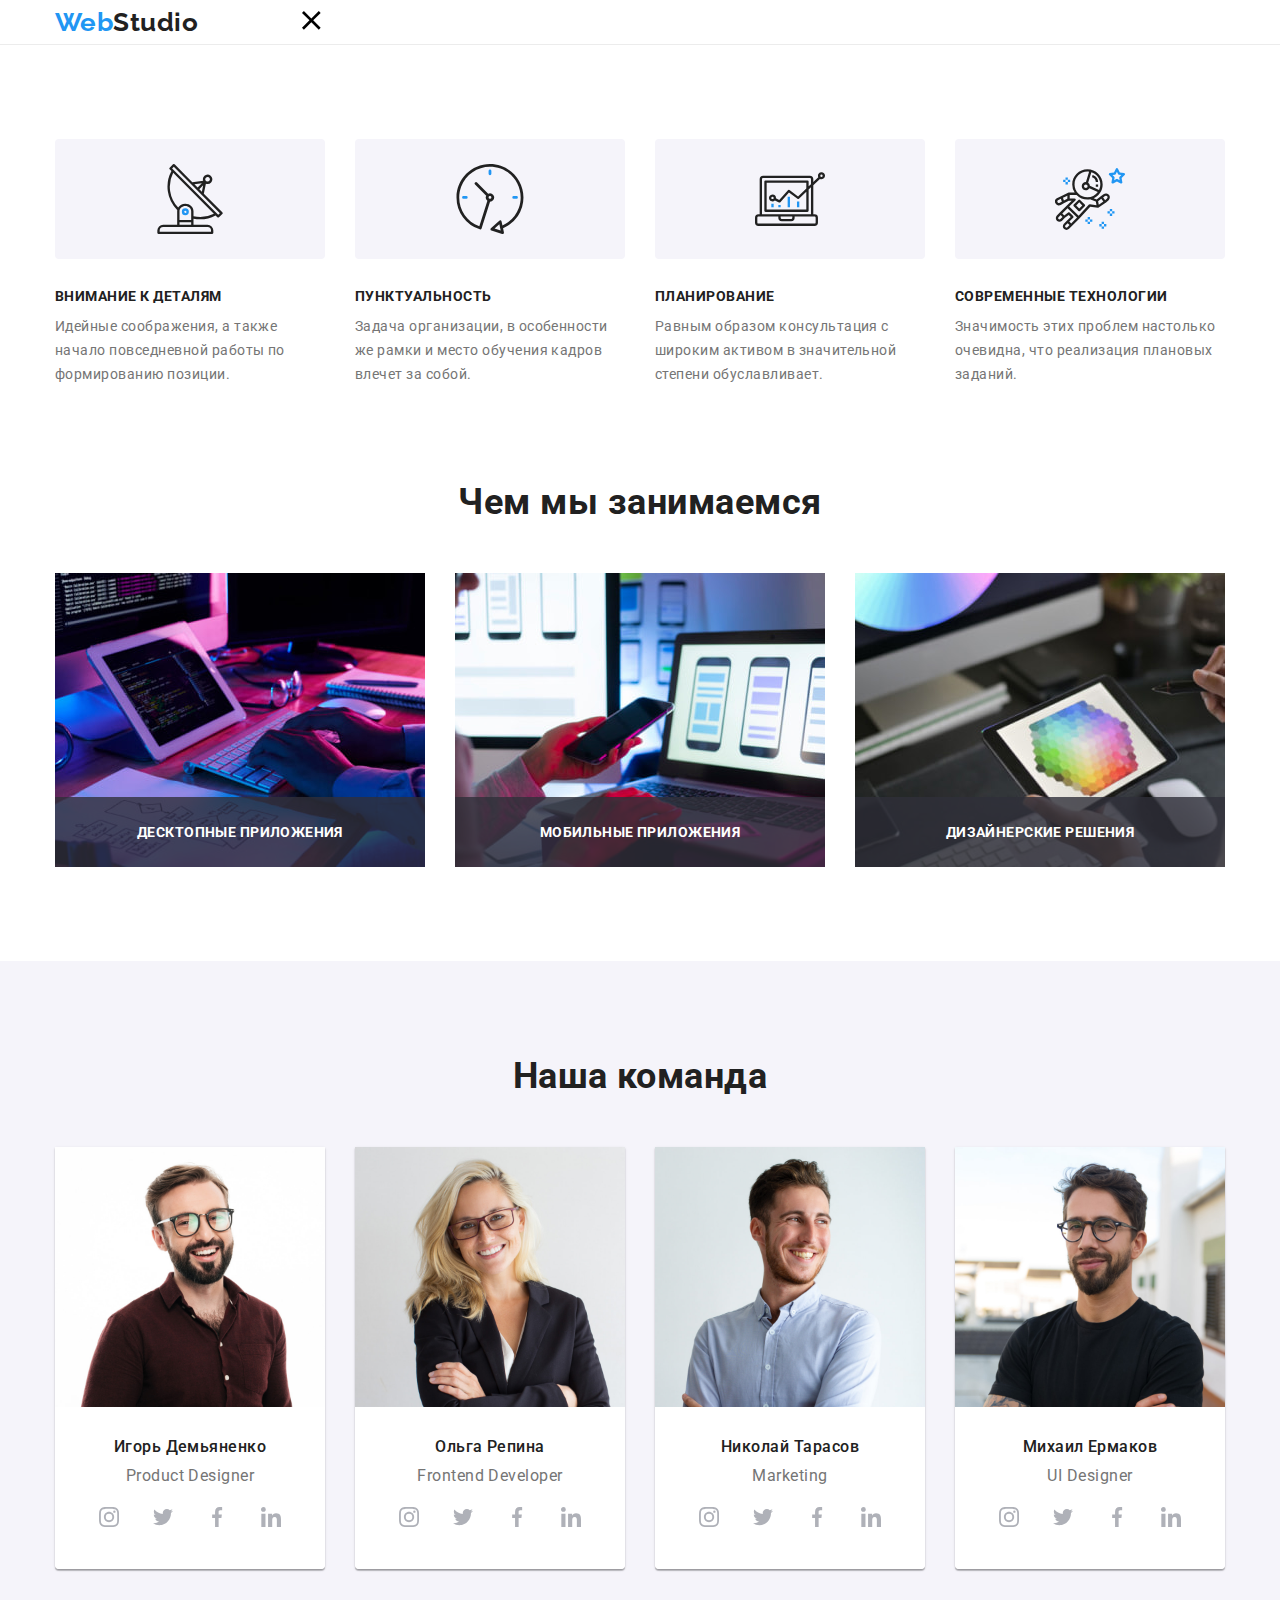
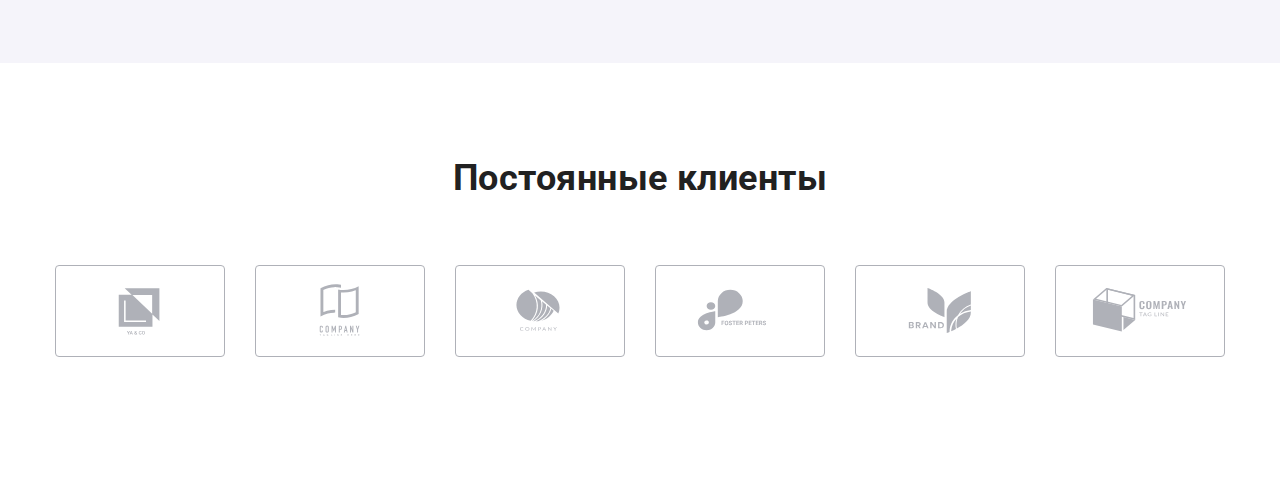
==== commit aa3db464: "btn-menu" ====
--- a/index.html
+++ b/index.html
@@ -21,26 +21,26 @@
   <body>
     <!-- Шапка сайта -->
     <header class="header">
-      <div class="container main-nav">
+      <div class="container container--main-nav">
         <a href="./index.html" class="logo"
-          >Web<span class="logo-main">Studio</span></a
+          >Web<span class="logo__main">Studio</span></a
         >
-        <!-- <nav>
-          <ul class="site-nav list">
-            <li class="item">
-              <a class="link current" href="./index.html">Студия</a>
-            </li>
-
-            <li class="item">
-              <a class="link" href="./portfolio.html">Портфолио</a>
-            </li>
-
-            <li class="item">
-              <a class="link" href="">Контакты</a>
+        <nav>
+          <!-- <ul class="site-nav list">
+            <li class="site-nav__item">
+              <a class="site-nav__link current" href="./index.html">Студия</a>
+            </li>
+
+            <li class="site-nav__item">
+              <a class="site-nav__link" href="./portfolio.html">Портфолио</a>
+            </li>
+
+            <li class="site-nav__item">
+              <a class="site-nav__link" href="">Контакты</a>
             </li>
           </ul> -->
 
-          <button class="menu-btn menu-btn--is-open" type="button">
+          <button class="menu-btn is-open" type="button" data-menu-button>
             <svg
               width="40"
               height="40"
@@ -57,19 +57,20 @@
             </svg>
           </button>
         </nav>
+
         <!-- <ul class="auth-nav list">
-          <li class="item">
-            <a href="mailto:info@devstudio.com" class="link">
-              <svg width="16" height="12" class="icon">
+          <li class="auth-nav__item">
+            <a href="mailto:info@devstudio.com" class="auth-nav__link">
+              <svg width="16" height="12" class="auth-nav__icon">
                 <use href="./image/sprite.svg#icon-envelope"></use>
               </svg>
               info@devstudio.com</a
             >
           </li>
 
-          <li class="item">
-            <a href="tel:+380961111111" class="link">
-              <svg width="10" height="16" class="icon">
+          <li class="auth-nav__item">
+            <a href="tel:+380961111111" class="auth-nav__link">
+              <svg width="10" height="16" class="auth-nav__icon">
                 <use href="./image/sprite.svg#icon-smartphone"></use>
               </svg>
               +38 096 111 11 11</a
@@ -667,5 +668,6 @@
     </footer> -->
 
     <script src="./js/modal.js"></script>
+    <script src="./js/mobile-menu.js"></script>
   </body>
 </html>
--- a/css/main.min.css
+++ b/css/main.min.css
@@ -1,2 +1,2 @@
-:root{--primary-text-color: #757575;--title-text-color: #212121;--accent-color: #2196f3;--background-primary-color: #ffffff;--taiming-function: cubic-bezier(0.4, 0, 0.2, 1)}.visually-hidden{position:absolute;width:1px;height:1px;margin:-1px;border:0;padding:0;white-space:nowrap;-webkit-clip-path:inset(100%);clip-path:inset(100%);clip:rect(0 0 0 0);overflow:hidden}body{font-family:"Roboto", sans-serif;letter-spacing:0.03em;background-color:var(--background-primary-color);color:var(--primary-text-color)}h1,h2,h3,h4,h5,h6,p{margin:0}.list{padding:0;margin:0;list-style:none}img{display:block;max-width:100%;height:auto}textarea{resize:none}.header{border-bottom-width:1px;border-bottom-style:solid;border-bottom-color:#ececec}.section{padding-top:60px;padding-bottom:60px}@media screen and (min-width: 1200px){.section{padding-top:94px;padding-bottom:94px}}@media screen and (min-width: 1200px){.section-works{padding-bottom:94px}}.container{padding-left:15px;padding-right:15px;margin-left:auto;margin-right:auto}@media screen and (min-width: 480px){.container{width:480px}}@media screen and (min-width: 768px){.container{width:768px}}@media screen and (min-width: 1200px){.container{width:1200px}}.container__title{margin-bottom:30px;font-size:28px;line-height:1.18;text-align:center;color:var(--title-text-color)}@media screen and (min-width: 1200px){.container__title{margin-bottom:50px;font-size:36px;line-height:1.17}}.logo{font-family:"Raleway", sans-serif;font-weight:700;font-size:24px;line-height:1.17;color:var(--accent-color);text-decoration:none}@media screen and (min-width: 1200px){.logo{margin-right:93px;font-size:26px;line-height:1.19}}.logo-main{color:var(--title-text-color)}.site-nav{display:-webkit-box;display:-ms-flexbox;display:flex}.site-nav .item:not(:last-child){margin-right:50px}.site-nav .link{position:relative;display:block;padding-top:32px;padding-bottom:32px;font-weight:500;font-size:14px;line-height:1.14;letter-spacing:0.02em;color:var(--title-text-color);text-decoration:none;-webkit-transition:color 250ms var(--taiming-function);transition:color 250ms var(--taiming-function)}.site-nav .link:hover,.site-nav .link:focus{color:var(--accent-color)}.site-nav .link.current{color:var(--accent-color)}.site-nav .link.current::after{position:absolute;top:96%;left:0;content:"";display:block;width:100%;height:4px;border-radius:2px;background-color:var(--accent-color)}.auth-nav{display:-webkit-box;display:-ms-flexbox;display:flex;margin-left:auto}.auth-nav .item:not(:last-child){margin-right:50px}.auth-nav .link{display:-webkit-box;display:-ms-flexbox;display:flex;-ms-flex-line-pack:center;align-content:center;-webkit-box-align:center;-ms-flex-align:center;align-items:center;padding-top:32px;padding-bottom:32px;font-weight:500;font-size:14px;line-height:1.14;letter-spacing:0.02em;color:var(--primary-text-color);text-decoration:none;-webkit-transition:color 250ms var(--taiming-function);transition:color 250ms var(--taiming-function)}.auth-nav .link:hover,.auth-nav .link:focus{color:var(--accent-color)}.icon{margin-right:10px;fill:currentColor}.menu-btn{display:-webkit-inline-box;display:-ms-inline-flexbox;display:inline-flex;margin:0;padding:0;border:none;background-color:transparent}.menu-btn__icon-cross{display:none}.menu-btn__icon-cross--is-open{display:block}.feature-list__icon{display:-webkit-box;display:-ms-flexbox;display:flex;-webkit-box-pack:center;-ms-flex-pack:center;justify-content:center;-webkit-box-align:center;-ms-flex-align:center;align-items:center;margin-bottom:30px;width:100%;height:120px;border-radius:4px;background-color:#f5f4fa}.feature-list__title{margin-bottom:10px;font-size:14px;line-height:1.14;text-transform:uppercase;color:var(--title-text-color)}.feature-list__text{font-size:14px;line-height:1.71}@media screen and (max-width: 767px){.feature-list__title{text-align:center}.feature-list__item:not(:last-child){margin-bottom:30px}}@media screen and (min-width: 768px){.feature-list{display:-webkit-box;display:-ms-flexbox;display:flex;-ms-flex-wrap:wrap;flex-wrap:wrap;-webkit-box-pack:center;-ms-flex-pack:center;justify-content:center;margin:-15px}.feature-list__item{margin:15px;-ms-flex-preferred-size:calc((100% - 60px) / 2);flex-basis:calc((100% - 60px) / 2)}}@media screen and (min-width: 1200px){.feature-list{-ms-flex-wrap:nowrap;flex-wrap:nowrap}.feature-list__item{-ms-flex-preferred-size:calc((100% - 90px) / 4);flex-basis:calc((100% - 90px) / 4)}}.works-list{display:-webkit-box;display:-ms-flexbox;display:flex}.works-list__item{-ms-flex-preferred-size:calc(100% / 3);flex-basis:calc(100% / 3)}.works-list__item:not(:last-child){margin-right:30px}.works-list__item{position:relative}.works-list__text{position:absolute;bottom:0;left:0;content:"";display:-webkit-box;display:-ms-flexbox;display:flex;-webkit-box-pack:center;-ms-flex-pack:center;justify-content:center;-webkit-box-align:center;-ms-flex-align:center;align-items:center;width:100%;height:70px;font-size:14px;font-weight:700;letter-spacing:0.03em;text-transform:uppercase;color:#fff;background-color:rgba(47,48,58,0.8)}@media screen and (max-width: 1199px){.works-list{display:none}}@media screen and (max-width: 1199px){.container__title--hidden{position:absolute;width:1px;height:1px;margin:-1px;border:0;padding:0;white-space:nowrap;-webkit-clip-path:inset(100%);clip-path:inset(100%);clip:rect(0 0 0 0);overflow:hidden}}.team{background-color:#f5f4fa}.team-list__item{text-align:center;-webkit-box-shadow:0px 1px 3px rgba(0,0,0,0.12),0px 1px 1px rgba(0,0,0,0.14),0px 2px 1px rgba(0,0,0,0.2);box-shadow:0px 1px 3px rgba(0,0,0,0.12),0px 1px 1px rgba(0,0,0,0.14),0px 2px 1px rgba(0,0,0,0.2);border-radius:0 0 4px 4px;overflow:hidden}@media screen and (max-width: 767px){.team-list__item:not(:last-child){margin-bottom:30px}}@media screen and (min-width: 768px){.team-list{display:-webkit-box;display:-ms-flexbox;display:flex;-ms-flex-wrap:wrap;flex-wrap:wrap;-webkit-box-pack:center;-ms-flex-pack:center;justify-content:center;margin:-15px}.team-list__item{-ms-flex-preferred-size:calc((100% - 60px) / 2);flex-basis:calc((100% - 60px) / 2);margin:15px}}@media screen and (min-width: 1200px){.team-list{display:-webkit-box;display:-ms-flexbox;display:flex;-ms-flex-wrap:nowrap;flex-wrap:nowrap}.team-list__item{-ms-flex-preferred-size:calc((100% - 90px) / 4);flex-basis:calc((100% - 90px) / 4)}}.card-content{padding:30px 0;background-color:var(--background-primary-color)}.card-content__title{font-weight:500;font-size:16px;line-height:1.19;color:var(--title-text-color)}.card-content__text{margin-top:10px;margin-bottom:10px;line-height:1.19}.socials{display:-webkit-box;display:-ms-flexbox;display:flex;-webkit-box-pack:center;-ms-flex-pack:center;justify-content:center;-webkit-box-align:center;-ms-flex-align:center;align-items:center;background-color:var(--background-primary-color)}.socials__item:not(:last-child){margin-right:10px}.socials__link{display:-webkit-box;display:-ms-flexbox;display:flex;-webkit-box-pack:center;-ms-flex-pack:center;justify-content:center;-webkit-box-align:center;-ms-flex-align:center;align-items:center;width:44px;height:44px;border-radius:50%;-webkit-transition:background-color 250ms var(--taiming-function);transition:background-color 250ms var(--taiming-function)}.socials__icon{fill:#afb1b8;-webkit-transition:fill 250ms var(--taiming-function);transition:fill 250ms var(--taiming-function)}.socials__link:hover .socials__icon,.socials__link:focus .socials__icon{fill:#ffffff}.socials__link:hover,.socials__link:focus{background-color:var(--accent-color)}.clients-list{margin:-15px;display:-webkit-box;display:-ms-flexbox;display:flex;-ms-flex-wrap:wrap;flex-wrap:wrap;-webkit-box-pack:center;-ms-flex-pack:center;justify-content:center}.clients-list__logo{display:-webkit-box;display:-ms-flexbox;display:flex;-webkit-box-pack:center;-ms-flex-pack:center;justify-content:center;-webkit-box-align:center;-ms-flex-align:center;align-items:center;width:100%;height:92px;border-radius:4px;border:1px solid #afb1b8;-webkit-transition:border-color 250ms var(--taiming-function);transition:border-color 250ms var(--taiming-function)}.clients-list__icon{fill:#afb1b8;-webkit-transition:fill 250ms var(--taiming-function);transition:fill 250ms var(--taiming-function)}.clients-list__logo:hover,.clients-list__logo:focus{border-color:var(--accent-color)}.clients-list__logo:hover .clients-list__icon,.clients-list__logo:focus .clients-list__icon{fill:var(--accent-color)}@media screen and (max-width: 767px){.clients-list__item{margin:15px;-ms-flex-preferred-size:calc((100% - 60px) / 2);flex-basis:calc((100% - 60px) / 2)}}@media screen and (min-width: 768px){.clients-list__item{margin:15px;-ms-flex-preferred-size:calc((100% - 90px) / 3);flex-basis:calc((100% - 90px) / 3)}}@media screen and (min-width: 1200px){.clients-list{-ms-flex-wrap:nowrap;flex-wrap:nowrap;margin:15px;-ms-flex-preferred-size:calc((100% - 180px) / 6);flex-basis:calc((100% - 180px) / 6)}.clients-list__logo{width:170px}}
+:root{--primary-text-color: #757575;--title-text-color: #212121;--accent-color: #2196f3;--background-primary-color: #ffffff;--taiming-function: cubic-bezier(0.4, 0, 0.2, 1)}.visually-hidden{position:absolute;width:1px;height:1px;margin:-1px;border:0;padding:0;white-space:nowrap;-webkit-clip-path:inset(100%);clip-path:inset(100%);clip:rect(0 0 0 0);overflow:hidden}body{font-family:"Roboto", sans-serif;letter-spacing:0.03em;background-color:var(--background-primary-color);color:var(--primary-text-color)}h1,h2,h3,h4,h5,h6,p{margin:0}.list{padding:0;margin:0;list-style:none}img{display:block;max-width:100%;height:auto}textarea{resize:none}.header{border-bottom-width:1px;border-bottom-style:solid;border-bottom-color:#ececec}.section{padding-top:60px;padding-bottom:60px}@media screen and (min-width: 1200px){.section{padding-top:94px;padding-bottom:94px}}@media screen and (min-width: 1200px){.section-works{padding-bottom:94px}}.container{padding-left:15px;padding-right:15px;margin-left:auto;margin-right:auto}@media screen and (min-width: 480px){.container{width:480px}}@media screen and (min-width: 768px){.container{width:768px}}@media screen and (min-width: 1200px){.container{width:1200px}}.container__title{margin-bottom:30px;font-size:28px;line-height:1.18;text-align:center;color:var(--title-text-color)}@media screen and (min-width: 1200px){.container__title{margin-bottom:50px;font-size:36px;line-height:1.17}}.logo{font-family:"Raleway", sans-serif;font-weight:700;font-size:24px;line-height:1.17;color:var(--accent-color);text-decoration:none}@media screen and (min-width: 1200px){.logo{margin-right:93px;font-size:26px;line-height:1.19}}.logo__main{color:var(--title-text-color)}@media screen and (max-width: 480px){.container--main-nav{display:-webkit-box;display:-ms-flexbox;display:flex;-webkit-box-align:center;-ms-flex-align:center;align-items:center;-webkit-box-pack:justify;-ms-flex-pack:justify;justify-content:space-between}}@media screen and (min-width: 1200px){.container--main-nav{display:-webkit-box;display:-ms-flexbox;display:flex;-webkit-box-align:center;-ms-flex-align:center;align-items:center}}.menu-btn{display:-webkit-inline-box;display:-ms-inline-flexbox;display:inline-flex;margin:0;padding:0;border:none;background-color:transparent}.menu-btn__icon-cross{display:none}.menu-btn.is-open .menu-btn__icon-cross{display:block}.menu-btn.is-open .menu-btn__icon-menu{display:none}.feature-list__icon{display:-webkit-box;display:-ms-flexbox;display:flex;-webkit-box-pack:center;-ms-flex-pack:center;justify-content:center;-webkit-box-align:center;-ms-flex-align:center;align-items:center;margin-bottom:30px;width:100%;height:120px;border-radius:4px;background-color:#f5f4fa}.feature-list__title{margin-bottom:10px;font-size:14px;line-height:1.14;text-transform:uppercase;color:var(--title-text-color)}.feature-list__text{font-size:14px;line-height:1.71}@media screen and (max-width: 767px){.feature-list__title{text-align:center}.feature-list__item:not(:last-child){margin-bottom:30px}}@media screen and (min-width: 768px){.feature-list{display:-webkit-box;display:-ms-flexbox;display:flex;-ms-flex-wrap:wrap;flex-wrap:wrap;-webkit-box-pack:center;-ms-flex-pack:center;justify-content:center;margin:-15px}.feature-list__item{margin:15px;-ms-flex-preferred-size:calc((100% - 60px) / 2);flex-basis:calc((100% - 60px) / 2)}}@media screen and (min-width: 1200px){.feature-list{-ms-flex-wrap:nowrap;flex-wrap:nowrap}.feature-list__item{-ms-flex-preferred-size:calc((100% - 90px) / 4);flex-basis:calc((100% - 90px) / 4)}}.works-list{display:-webkit-box;display:-ms-flexbox;display:flex}.works-list__item{-ms-flex-preferred-size:calc(100% / 3);flex-basis:calc(100% / 3)}.works-list__item:not(:last-child){margin-right:30px}.works-list__item{position:relative}.works-list__text{position:absolute;bottom:0;left:0;content:"";display:-webkit-box;display:-ms-flexbox;display:flex;-webkit-box-pack:center;-ms-flex-pack:center;justify-content:center;-webkit-box-align:center;-ms-flex-align:center;align-items:center;width:100%;height:70px;font-size:14px;font-weight:700;letter-spacing:0.03em;text-transform:uppercase;color:#fff;background-color:rgba(47,48,58,0.8)}@media screen and (max-width: 1199px){.works-list{display:none}}@media screen and (max-width: 1199px){.container__title--hidden{position:absolute;width:1px;height:1px;margin:-1px;border:0;padding:0;white-space:nowrap;-webkit-clip-path:inset(100%);clip-path:inset(100%);clip:rect(0 0 0 0);overflow:hidden}}.team{background-color:#f5f4fa}.team-list__item{text-align:center;-webkit-box-shadow:0px 1px 3px rgba(0,0,0,0.12),0px 1px 1px rgba(0,0,0,0.14),0px 2px 1px rgba(0,0,0,0.2);box-shadow:0px 1px 3px rgba(0,0,0,0.12),0px 1px 1px rgba(0,0,0,0.14),0px 2px 1px rgba(0,0,0,0.2);border-radius:0 0 4px 4px;overflow:hidden}@media screen and (max-width: 767px){.team-list__item:not(:last-child){margin-bottom:30px}}@media screen and (min-width: 768px){.team-list{display:-webkit-box;display:-ms-flexbox;display:flex;-ms-flex-wrap:wrap;flex-wrap:wrap;-webkit-box-pack:center;-ms-flex-pack:center;justify-content:center;margin:-15px}.team-list__item{-ms-flex-preferred-size:calc((100% - 60px) / 2);flex-basis:calc((100% - 60px) / 2);margin:15px}}@media screen and (min-width: 1200px){.team-list{display:-webkit-box;display:-ms-flexbox;display:flex;-ms-flex-wrap:nowrap;flex-wrap:nowrap}.team-list__item{-ms-flex-preferred-size:calc((100% - 90px) / 4);flex-basis:calc((100% - 90px) / 4)}}.card-content{padding:30px 0;background-color:var(--background-primary-color)}.card-content__title{font-weight:500;font-size:16px;line-height:1.19;color:var(--title-text-color)}.card-content__text{margin-top:10px;margin-bottom:10px;line-height:1.19}.socials{display:-webkit-box;display:-ms-flexbox;display:flex;-webkit-box-pack:center;-ms-flex-pack:center;justify-content:center;-webkit-box-align:center;-ms-flex-align:center;align-items:center;background-color:var(--background-primary-color)}.socials__item:not(:last-child){margin-right:10px}.socials__link{display:-webkit-box;display:-ms-flexbox;display:flex;-webkit-box-pack:center;-ms-flex-pack:center;justify-content:center;-webkit-box-align:center;-ms-flex-align:center;align-items:center;width:44px;height:44px;border-radius:50%;-webkit-transition:background-color 250ms var(--taiming-function);transition:background-color 250ms var(--taiming-function)}.socials__icon{fill:#afb1b8;-webkit-transition:fill 250ms var(--taiming-function);transition:fill 250ms var(--taiming-function)}.socials__link:hover .socials__icon,.socials__link:focus .socials__icon{fill:#ffffff}.socials__link:hover,.socials__link:focus{background-color:var(--accent-color)}.clients-list{margin:-15px;display:-webkit-box;display:-ms-flexbox;display:flex;-ms-flex-wrap:wrap;flex-wrap:wrap;-webkit-box-pack:center;-ms-flex-pack:center;justify-content:center}.clients-list__logo{display:-webkit-box;display:-ms-flexbox;display:flex;-webkit-box-pack:center;-ms-flex-pack:center;justify-content:center;-webkit-box-align:center;-ms-flex-align:center;align-items:center;width:100%;height:92px;border-radius:4px;border:1px solid #afb1b8;-webkit-transition:border-color 250ms var(--taiming-function);transition:border-color 250ms var(--taiming-function)}.clients-list__icon{fill:#afb1b8;-webkit-transition:fill 250ms var(--taiming-function);transition:fill 250ms var(--taiming-function)}.clients-list__logo:hover,.clients-list__logo:focus{border-color:var(--accent-color)}.clients-list__logo:hover .clients-list__icon,.clients-list__logo:focus .clients-list__icon{fill:var(--accent-color)}@media screen and (max-width: 767px){.clients-list__item{margin:15px;-ms-flex-preferred-size:calc((100% - 60px) / 2);flex-basis:calc((100% - 60px) / 2)}}@media screen and (min-width: 768px){.clients-list__item{margin:15px;-ms-flex-preferred-size:calc((100% - 90px) / 3);flex-basis:calc((100% - 90px) / 3)}}@media screen and (min-width: 1200px){.clients-list{-ms-flex-wrap:nowrap;flex-wrap:nowrap;margin:15px;-ms-flex-preferred-size:calc((100% - 180px) / 6);flex-basis:calc((100% - 180px) / 6)}.clients-list__logo{width:170px}}
 /*# sourceMappingURL=main.min.css.map */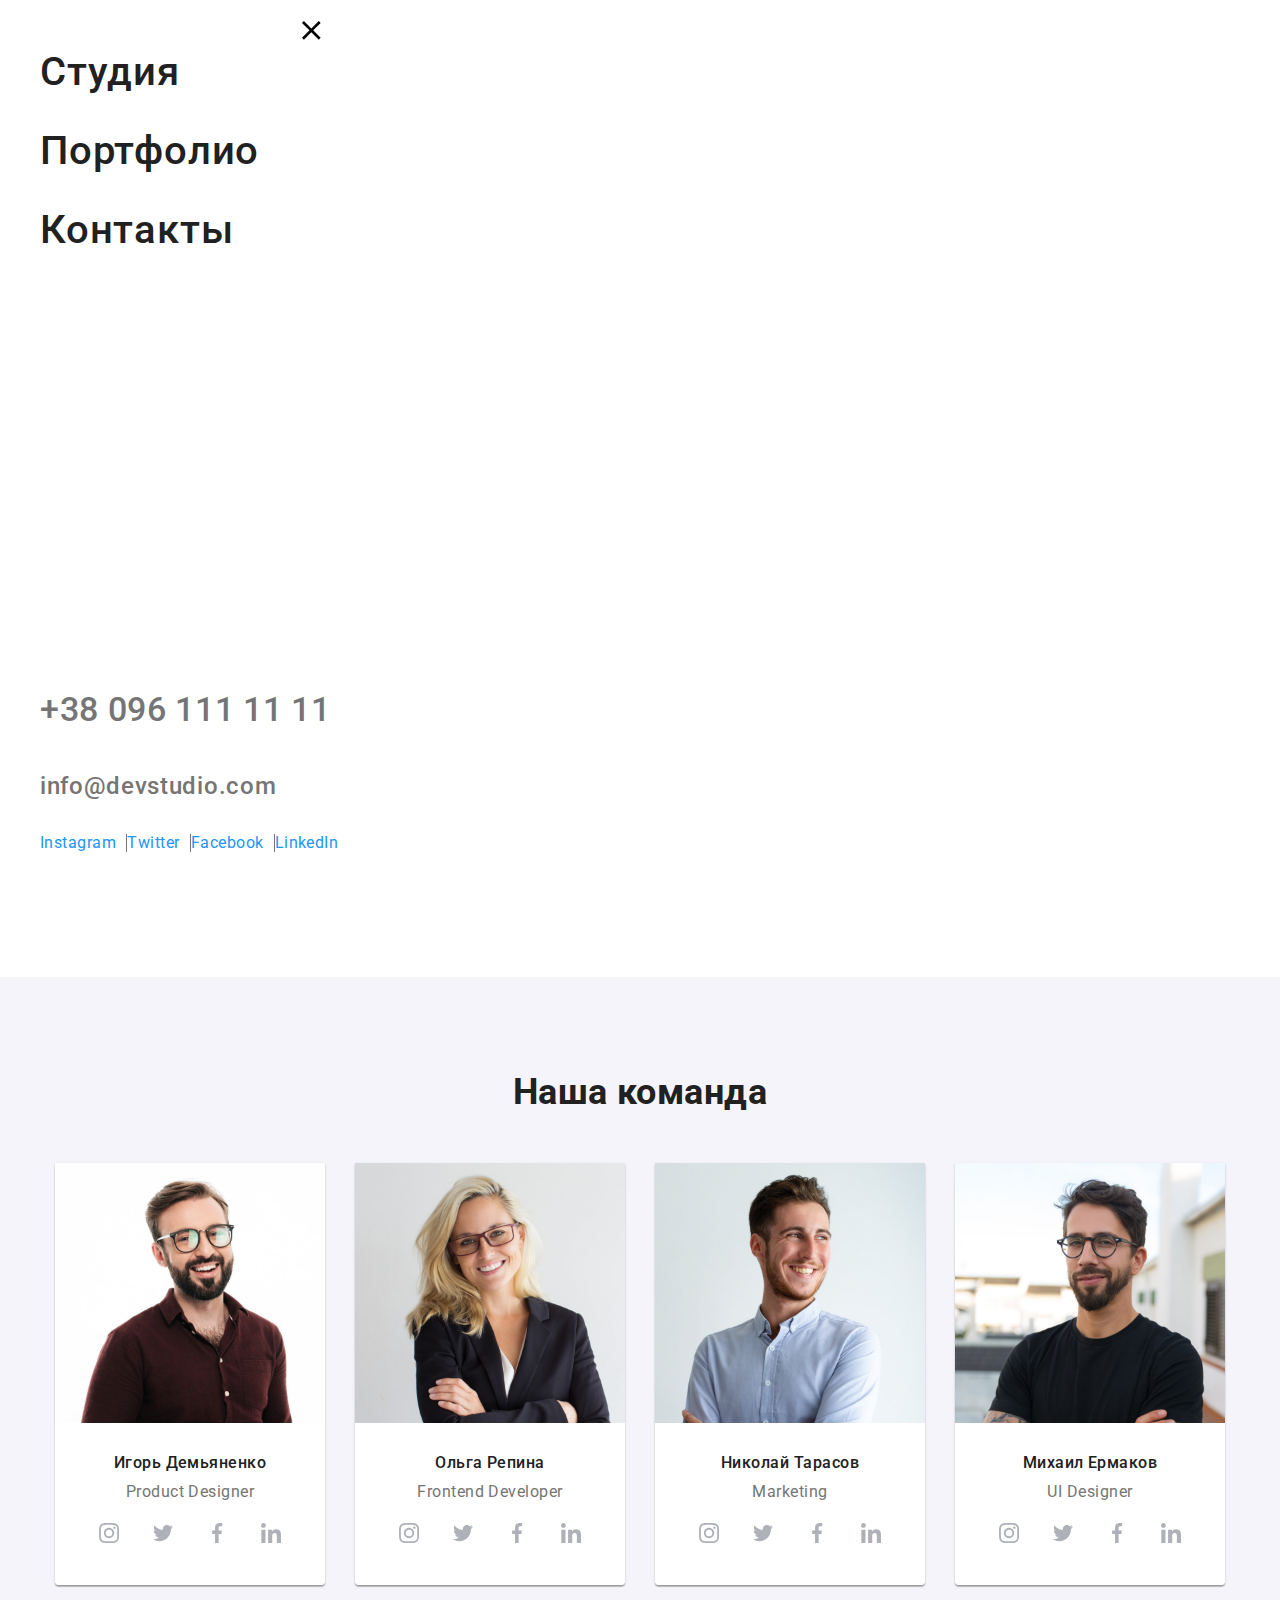
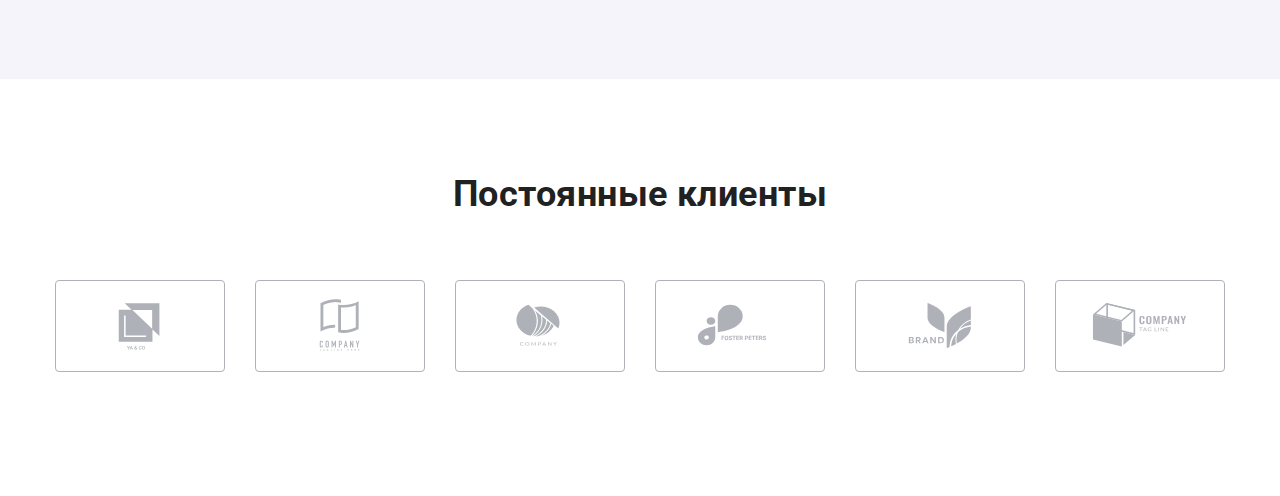
==== commit d7a5c303: "mobile menu" ====
--- a/index.html
+++ b/index.html
@@ -25,8 +25,31 @@
         <a href="./index.html" class="logo"
           >Web<span class="logo__main">Studio</span></a
         >
-        <nav>
-          <!-- <ul class="site-nav list">
+
+        <button
+          class="menu-btn is-open"
+          type="button"
+          aria-expanded="false"
+          data-menu-button
+        >
+          <svg
+            width="40"
+            height="40"
+            aria-label="Переключатель мобильного меню"
+          >
+            <use
+              class="menu-btn__icon-cross"
+              href="./image/sprite.svg#icon-cross-mob"
+            ></use>
+            <use
+              class="menu-btn__icon-menu"
+              href="./image/sprite.svg#icon-menu-mob"
+            ></use>
+          </svg>
+        </button>
+
+        <!-- <nav>
+          <ul class="site-nav list">
             <li class="site-nav__item">
               <a class="site-nav__link current" href="./index.html">Студия</a>
             </li>
@@ -38,25 +61,8 @@
             <li class="site-nav__item">
               <a class="site-nav__link" href="">Контакты</a>
             </li>
-          </ul> -->
-
-          <button class="menu-btn is-open" type="button" data-menu-button>
-            <svg
-              width="40"
-              height="40"
-              aria-label="Переключатель мобильного меню"
-            >
-              <use
-                class="menu-btn__icon-cross"
-                href="./image/sprite.svg#icon-cross-mob"
-              ></use>
-              <use
-                class="menu-btn__icon-menu"
-                href="./image/sprite.svg#icon-menu-mob"
-              ></use>
-            </svg>
-          </button>
-        </nav>
+          </ul>
+        </nav> -->
 
         <!-- <ul class="auth-nav list">
           <li class="auth-nav__item">
@@ -667,6 +673,52 @@
       </div>
     </footer> -->
 
+    <div class="mobile-menu is-open" data-menu>
+      <ul class="mobile-menu-nav list">
+        <li class="mobile-menu-nav__item">
+          <a class="mobile-menu-nav__link current" href="./index.html"
+            >Студия</a
+          >
+        </li>
+        <li class="mobile-menu-nav__item">
+          <a class="mobile-menu-nav__link" href="./portfolio.html">Портфолио</a>
+        </li>
+        <li class="mobile-menu-nav__item">
+          <a class="mobile-menu-nav__link" href="">Контакты</a>
+        </li>
+      </ul>
+
+      <ul class="mobile-menu-contacts list">
+        <li class="mobile-menu-contacts__item">
+          <a class="mobile-menu-contacts__link" href="tel:+38 096 111 11 11"
+            >+38 096 111 11 11</a
+          >
+        </li>
+        <li class="mobile-menu-contacts__item">
+          <a
+            class="mobile-menu-contacts__link mobile-menu-contacts__link--size"
+            href="mailto:info@devstudio.com"
+            >info@devstudio.com</a
+          >
+        </li>
+      </ul>
+
+      <ul class="mobile-menu-socials list">
+        <li class="mobile-menu-socials__item">
+          <a class="mobile-menu-socials__link" href="">Instagram</a>
+        </li>
+        <li class="mobile-menu-socials__item">
+          <a class="mobile-menu-socials__link" href="">Twitter</a>
+        </li>
+        <li class="mobile-menu-socials__item">
+          <a class="mobile-menu-socials__link" href="">Facebook</a>
+        </li>
+        <li class="mobile-menu-socials__item">
+          <a class="mobile-menu-socials__link" href="">LinkedIn</a>
+        </li>
+      </ul>
+    </div>
+
     <script src="./js/modal.js"></script>
     <script src="./js/mobile-menu.js"></script>
   </body>
--- a/css/main.min.css
+++ b/css/main.min.css
@@ -1,2 +1,2 @@
-:root{--primary-text-color: #757575;--title-text-color: #212121;--accent-color: #2196f3;--background-primary-color: #ffffff;--taiming-function: cubic-bezier(0.4, 0, 0.2, 1)}.visually-hidden{position:absolute;width:1px;height:1px;margin:-1px;border:0;padding:0;white-space:nowrap;-webkit-clip-path:inset(100%);clip-path:inset(100%);clip:rect(0 0 0 0);overflow:hidden}body{font-family:"Roboto", sans-serif;letter-spacing:0.03em;background-color:var(--background-primary-color);color:var(--primary-text-color)}h1,h2,h3,h4,h5,h6,p{margin:0}.list{padding:0;margin:0;list-style:none}img{display:block;max-width:100%;height:auto}textarea{resize:none}.header{border-bottom-width:1px;border-bottom-style:solid;border-bottom-color:#ececec}.section{padding-top:60px;padding-bottom:60px}@media screen and (min-width: 1200px){.section{padding-top:94px;padding-bottom:94px}}@media screen and (min-width: 1200px){.section-works{padding-bottom:94px}}.container{padding-left:15px;padding-right:15px;margin-left:auto;margin-right:auto}@media screen and (min-width: 480px){.container{width:480px}}@media screen and (min-width: 768px){.container{width:768px}}@media screen and (min-width: 1200px){.container{width:1200px}}.container__title{margin-bottom:30px;font-size:28px;line-height:1.18;text-align:center;color:var(--title-text-color)}@media screen and (min-width: 1200px){.container__title{margin-bottom:50px;font-size:36px;line-height:1.17}}.logo{font-family:"Raleway", sans-serif;font-weight:700;font-size:24px;line-height:1.17;color:var(--accent-color);text-decoration:none}@media screen and (min-width: 1200px){.logo{margin-right:93px;font-size:26px;line-height:1.19}}.logo__main{color:var(--title-text-color)}@media screen and (max-width: 480px){.container--main-nav{display:-webkit-box;display:-ms-flexbox;display:flex;-webkit-box-align:center;-ms-flex-align:center;align-items:center;-webkit-box-pack:justify;-ms-flex-pack:justify;justify-content:space-between}}@media screen and (min-width: 1200px){.container--main-nav{display:-webkit-box;display:-ms-flexbox;display:flex;-webkit-box-align:center;-ms-flex-align:center;align-items:center}}.menu-btn{display:-webkit-inline-box;display:-ms-inline-flexbox;display:inline-flex;margin:0;padding:0;border:none;background-color:transparent}.menu-btn__icon-cross{display:none}.menu-btn.is-open .menu-btn__icon-cross{display:block}.menu-btn.is-open .menu-btn__icon-menu{display:none}.feature-list__icon{display:-webkit-box;display:-ms-flexbox;display:flex;-webkit-box-pack:center;-ms-flex-pack:center;justify-content:center;-webkit-box-align:center;-ms-flex-align:center;align-items:center;margin-bottom:30px;width:100%;height:120px;border-radius:4px;background-color:#f5f4fa}.feature-list__title{margin-bottom:10px;font-size:14px;line-height:1.14;text-transform:uppercase;color:var(--title-text-color)}.feature-list__text{font-size:14px;line-height:1.71}@media screen and (max-width: 767px){.feature-list__title{text-align:center}.feature-list__item:not(:last-child){margin-bottom:30px}}@media screen and (min-width: 768px){.feature-list{display:-webkit-box;display:-ms-flexbox;display:flex;-ms-flex-wrap:wrap;flex-wrap:wrap;-webkit-box-pack:center;-ms-flex-pack:center;justify-content:center;margin:-15px}.feature-list__item{margin:15px;-ms-flex-preferred-size:calc((100% - 60px) / 2);flex-basis:calc((100% - 60px) / 2)}}@media screen and (min-width: 1200px){.feature-list{-ms-flex-wrap:nowrap;flex-wrap:nowrap}.feature-list__item{-ms-flex-preferred-size:calc((100% - 90px) / 4);flex-basis:calc((100% - 90px) / 4)}}.works-list{display:-webkit-box;display:-ms-flexbox;display:flex}.works-list__item{-ms-flex-preferred-size:calc(100% / 3);flex-basis:calc(100% / 3)}.works-list__item:not(:last-child){margin-right:30px}.works-list__item{position:relative}.works-list__text{position:absolute;bottom:0;left:0;content:"";display:-webkit-box;display:-ms-flexbox;display:flex;-webkit-box-pack:center;-ms-flex-pack:center;justify-content:center;-webkit-box-align:center;-ms-flex-align:center;align-items:center;width:100%;height:70px;font-size:14px;font-weight:700;letter-spacing:0.03em;text-transform:uppercase;color:#fff;background-color:rgba(47,48,58,0.8)}@media screen and (max-width: 1199px){.works-list{display:none}}@media screen and (max-width: 1199px){.container__title--hidden{position:absolute;width:1px;height:1px;margin:-1px;border:0;padding:0;white-space:nowrap;-webkit-clip-path:inset(100%);clip-path:inset(100%);clip:rect(0 0 0 0);overflow:hidden}}.team{background-color:#f5f4fa}.team-list__item{text-align:center;-webkit-box-shadow:0px 1px 3px rgba(0,0,0,0.12),0px 1px 1px rgba(0,0,0,0.14),0px 2px 1px rgba(0,0,0,0.2);box-shadow:0px 1px 3px rgba(0,0,0,0.12),0px 1px 1px rgba(0,0,0,0.14),0px 2px 1px rgba(0,0,0,0.2);border-radius:0 0 4px 4px;overflow:hidden}@media screen and (max-width: 767px){.team-list__item:not(:last-child){margin-bottom:30px}}@media screen and (min-width: 768px){.team-list{display:-webkit-box;display:-ms-flexbox;display:flex;-ms-flex-wrap:wrap;flex-wrap:wrap;-webkit-box-pack:center;-ms-flex-pack:center;justify-content:center;margin:-15px}.team-list__item{-ms-flex-preferred-size:calc((100% - 60px) / 2);flex-basis:calc((100% - 60px) / 2);margin:15px}}@media screen and (min-width: 1200px){.team-list{display:-webkit-box;display:-ms-flexbox;display:flex;-ms-flex-wrap:nowrap;flex-wrap:nowrap}.team-list__item{-ms-flex-preferred-size:calc((100% - 90px) / 4);flex-basis:calc((100% - 90px) / 4)}}.card-content{padding:30px 0;background-color:var(--background-primary-color)}.card-content__title{font-weight:500;font-size:16px;line-height:1.19;color:var(--title-text-color)}.card-content__text{margin-top:10px;margin-bottom:10px;line-height:1.19}.socials{display:-webkit-box;display:-ms-flexbox;display:flex;-webkit-box-pack:center;-ms-flex-pack:center;justify-content:center;-webkit-box-align:center;-ms-flex-align:center;align-items:center;background-color:var(--background-primary-color)}.socials__item:not(:last-child){margin-right:10px}.socials__link{display:-webkit-box;display:-ms-flexbox;display:flex;-webkit-box-pack:center;-ms-flex-pack:center;justify-content:center;-webkit-box-align:center;-ms-flex-align:center;align-items:center;width:44px;height:44px;border-radius:50%;-webkit-transition:background-color 250ms var(--taiming-function);transition:background-color 250ms var(--taiming-function)}.socials__icon{fill:#afb1b8;-webkit-transition:fill 250ms var(--taiming-function);transition:fill 250ms var(--taiming-function)}.socials__link:hover .socials__icon,.socials__link:focus .socials__icon{fill:#ffffff}.socials__link:hover,.socials__link:focus{background-color:var(--accent-color)}.clients-list{margin:-15px;display:-webkit-box;display:-ms-flexbox;display:flex;-ms-flex-wrap:wrap;flex-wrap:wrap;-webkit-box-pack:center;-ms-flex-pack:center;justify-content:center}.clients-list__logo{display:-webkit-box;display:-ms-flexbox;display:flex;-webkit-box-pack:center;-ms-flex-pack:center;justify-content:center;-webkit-box-align:center;-ms-flex-align:center;align-items:center;width:100%;height:92px;border-radius:4px;border:1px solid #afb1b8;-webkit-transition:border-color 250ms var(--taiming-function);transition:border-color 250ms var(--taiming-function)}.clients-list__icon{fill:#afb1b8;-webkit-transition:fill 250ms var(--taiming-function);transition:fill 250ms var(--taiming-function)}.clients-list__logo:hover,.clients-list__logo:focus{border-color:var(--accent-color)}.clients-list__logo:hover .clients-list__icon,.clients-list__logo:focus .clients-list__icon{fill:var(--accent-color)}@media screen and (max-width: 767px){.clients-list__item{margin:15px;-ms-flex-preferred-size:calc((100% - 60px) / 2);flex-basis:calc((100% - 60px) / 2)}}@media screen and (min-width: 768px){.clients-list__item{margin:15px;-ms-flex-preferred-size:calc((100% - 90px) / 3);flex-basis:calc((100% - 90px) / 3)}}@media screen and (min-width: 1200px){.clients-list{-ms-flex-wrap:nowrap;flex-wrap:nowrap;margin:15px;-ms-flex-preferred-size:calc((100% - 180px) / 6);flex-basis:calc((100% - 180px) / 6)}.clients-list__logo{width:170px}}
+:root{--primary-text-color: #757575;--title-text-color: #212121;--accent-color: #2196f3;--background-primary-color: #ffffff;--taiming-function: cubic-bezier(0.4, 0, 0.2, 1)}.visually-hidden{position:absolute;width:1px;height:1px;margin:-1px;border:0;padding:0;white-space:nowrap;-webkit-clip-path:inset(100%);clip-path:inset(100%);clip:rect(0 0 0 0);overflow:hidden}body{font-family:"Roboto", sans-serif;letter-spacing:0.03em;background-color:var(--background-primary-color);color:var(--primary-text-color)}h1,h2,h3,h4,h5,h6,p{margin:0}.list{padding:0;margin:0;list-style:none}img{display:block;max-width:100%;height:auto}textarea{resize:none}.header{border-bottom-width:1px;border-bottom-style:solid;border-bottom-color:#ececec}.section{padding-top:60px;padding-bottom:60px}@media screen and (min-width: 1200px){.section{padding-top:94px;padding-bottom:94px}}@media screen and (min-width: 1200px){.section-works{padding-bottom:94px}}.container{padding-left:15px;padding-right:15px;margin-left:auto;margin-right:auto}@media screen and (min-width: 480px){.container{width:480px}}@media screen and (min-width: 768px){.container{width:768px}}@media screen and (min-width: 1200px){.container{width:1200px}}.container__title{margin-bottom:30px;font-size:28px;line-height:1.18;text-align:center;color:var(--title-text-color)}@media screen and (min-width: 1200px){.container__title{margin-bottom:50px;font-size:36px;line-height:1.17}}.logo{font-family:"Raleway", sans-serif;font-weight:700;font-size:24px;line-height:1.17;color:var(--accent-color);text-decoration:none}@media screen and (min-width: 1200px){.logo{margin-right:93px;font-size:26px;line-height:1.19}}.logo__main{color:var(--title-text-color)}@media screen and (max-width: 767px){.container--main-nav{display:-webkit-box;display:-ms-flexbox;display:flex;-webkit-box-align:center;-ms-flex-align:center;align-items:center;-webkit-box-pack:justify;-ms-flex-pack:justify;justify-content:space-between}}@media screen and (min-width: 1200px){.container--main-nav{display:-webkit-box;display:-ms-flexbox;display:flex;-webkit-box-align:center;-ms-flex-align:center;align-items:center}}.mobile-menu{position:fixed;top:0;left:0;width:100vw;height:100vh;padding:48px 40px;display:-webkit-box;display:-ms-flexbox;display:flex;-webkit-box-orient:vertical;-webkit-box-direction:normal;-ms-flex-direction:column;flex-direction:column;background-color:#fff;-webkit-transform:translateX(100%);transform:translateX(100%)}.mobile-menu.is-open{-webkit-transform:translateX(0);transform:translateX(0)}.mobile-menu-nav{font-weight:500;font-size:40px;line-height:1.18;letter-spacing:0.02em}.mobile-menu-nav__item{display:block}.mobile-menu-nav__item:not(:last-child){margin-bottom:32px}.mobile-menu-nav__link{color:#212121;text-decoration:none}.mobile-menu-contacts{margin-top:auto;font-weight:500;font-size:34px;line-height:1.18;letter-spacing:0.02em}.mobile-menu-contacts__item{margin-bottom:32px}.mobile-menu-contacts__link{color:var(--primary-text-color);text-decoration:none}.mobile-menu-contacts__link--size{margin-bottom:64px;font-size:24px;line-height:1.17}.mobile-menu-socials{display:-webkit-box;display:-ms-flexbox;display:flex}.mobile-menu-socials__item:not(:last-child){border-right:1px solid var(--primary-text-color)}.mobile-menu-socials__link{padding-right:10px;color:var(--accent-color);text-decoration:none}.menu-btn{display:-webkit-inline-box;display:-ms-inline-flexbox;display:inline-flex;margin:10px 0;padding:0;border:none;background-color:transparent;z-index:100}.menu-btn__icon-cross{display:none}.menu-btn.is-open .menu-btn__icon-cross{display:block}.menu-btn.is-open .menu-btn__icon-menu{display:none}.feature-list__icon{display:-webkit-box;display:-ms-flexbox;display:flex;-webkit-box-pack:center;-ms-flex-pack:center;justify-content:center;-webkit-box-align:center;-ms-flex-align:center;align-items:center;margin-bottom:30px;width:100%;height:120px;border-radius:4px;background-color:#f5f4fa}.feature-list__title{margin-bottom:10px;font-size:14px;line-height:1.14;text-transform:uppercase;color:var(--title-text-color)}.feature-list__text{font-size:14px;line-height:1.71}@media screen and (max-width: 767px){.feature-list__title{text-align:center}.feature-list__item:not(:last-child){margin-bottom:30px}}@media screen and (min-width: 768px){.feature-list{display:-webkit-box;display:-ms-flexbox;display:flex;-ms-flex-wrap:wrap;flex-wrap:wrap;-webkit-box-pack:center;-ms-flex-pack:center;justify-content:center;margin:-15px}.feature-list__item{margin:15px;-ms-flex-preferred-size:calc((100% - 60px) / 2);flex-basis:calc((100% - 60px) / 2)}}@media screen and (min-width: 1200px){.feature-list{-ms-flex-wrap:nowrap;flex-wrap:nowrap}.feature-list__item{-ms-flex-preferred-size:calc((100% - 90px) / 4);flex-basis:calc((100% - 90px) / 4)}}.works-list{display:-webkit-box;display:-ms-flexbox;display:flex}.works-list__item{-ms-flex-preferred-size:calc(100% / 3);flex-basis:calc(100% / 3)}.works-list__item:not(:last-child){margin-right:30px}.works-list__item{position:relative}.works-list__text{position:absolute;bottom:0;left:0;content:"";display:-webkit-box;display:-ms-flexbox;display:flex;-webkit-box-pack:center;-ms-flex-pack:center;justify-content:center;-webkit-box-align:center;-ms-flex-align:center;align-items:center;width:100%;height:70px;font-size:14px;font-weight:700;letter-spacing:0.03em;text-transform:uppercase;color:#fff;background-color:rgba(47,48,58,0.8)}@media screen and (max-width: 1199px){.works-list{display:none}}@media screen and (max-width: 1199px){.container__title--hidden{position:absolute;width:1px;height:1px;margin:-1px;border:0;padding:0;white-space:nowrap;-webkit-clip-path:inset(100%);clip-path:inset(100%);clip:rect(0 0 0 0);overflow:hidden}}.team{background-color:#f5f4fa}.team-list__item{text-align:center;-webkit-box-shadow:0px 1px 3px rgba(0,0,0,0.12),0px 1px 1px rgba(0,0,0,0.14),0px 2px 1px rgba(0,0,0,0.2);box-shadow:0px 1px 3px rgba(0,0,0,0.12),0px 1px 1px rgba(0,0,0,0.14),0px 2px 1px rgba(0,0,0,0.2);border-radius:0 0 4px 4px;overflow:hidden}@media screen and (max-width: 767px){.team-list__item:not(:last-child){margin-bottom:30px}}@media screen and (min-width: 768px){.team-list{display:-webkit-box;display:-ms-flexbox;display:flex;-ms-flex-wrap:wrap;flex-wrap:wrap;-webkit-box-pack:center;-ms-flex-pack:center;justify-content:center;margin:-15px}.team-list__item{-ms-flex-preferred-size:calc((100% - 60px) / 2);flex-basis:calc((100% - 60px) / 2);margin:15px}}@media screen and (min-width: 1200px){.team-list{display:-webkit-box;display:-ms-flexbox;display:flex;-ms-flex-wrap:nowrap;flex-wrap:nowrap}.team-list__item{-ms-flex-preferred-size:calc((100% - 90px) / 4);flex-basis:calc((100% - 90px) / 4)}}.card-content{padding:30px 0;background-color:var(--background-primary-color)}.card-content__title{font-weight:500;font-size:16px;line-height:1.19;color:var(--title-text-color)}.card-content__text{margin-top:10px;margin-bottom:10px;line-height:1.19}.socials{display:-webkit-box;display:-ms-flexbox;display:flex;-webkit-box-pack:center;-ms-flex-pack:center;justify-content:center;-webkit-box-align:center;-ms-flex-align:center;align-items:center;background-color:var(--background-primary-color)}.socials__item:not(:last-child){margin-right:10px}.socials__link{display:-webkit-box;display:-ms-flexbox;display:flex;-webkit-box-pack:center;-ms-flex-pack:center;justify-content:center;-webkit-box-align:center;-ms-flex-align:center;align-items:center;width:44px;height:44px;border-radius:50%;-webkit-transition:background-color 250ms var(--taiming-function);transition:background-color 250ms var(--taiming-function)}.socials__icon{fill:#afb1b8;-webkit-transition:fill 250ms var(--taiming-function);transition:fill 250ms var(--taiming-function)}.socials__link:hover .socials__icon,.socials__link:focus .socials__icon{fill:#ffffff}.socials__link:hover,.socials__link:focus{background-color:var(--accent-color)}.clients-list{margin:-15px;display:-webkit-box;display:-ms-flexbox;display:flex;-ms-flex-wrap:wrap;flex-wrap:wrap;-webkit-box-pack:center;-ms-flex-pack:center;justify-content:center}.clients-list__logo{display:-webkit-box;display:-ms-flexbox;display:flex;-webkit-box-pack:center;-ms-flex-pack:center;justify-content:center;-webkit-box-align:center;-ms-flex-align:center;align-items:center;width:100%;height:92px;border-radius:4px;border:1px solid #afb1b8;-webkit-transition:border-color 250ms var(--taiming-function);transition:border-color 250ms var(--taiming-function)}.clients-list__icon{fill:#afb1b8;-webkit-transition:fill 250ms var(--taiming-function);transition:fill 250ms var(--taiming-function)}.clients-list__logo:hover,.clients-list__logo:focus{border-color:var(--accent-color)}.clients-list__logo:hover .clients-list__icon,.clients-list__logo:focus .clients-list__icon{fill:var(--accent-color)}@media screen and (max-width: 767px){.clients-list__item{margin:15px;-ms-flex-preferred-size:calc((100% - 60px) / 2);flex-basis:calc((100% - 60px) / 2)}}@media screen and (min-width: 768px){.clients-list__item{margin:15px;-ms-flex-preferred-size:calc((100% - 90px) / 3);flex-basis:calc((100% - 90px) / 3)}}@media screen and (min-width: 1200px){.clients-list{-ms-flex-wrap:nowrap;flex-wrap:nowrap;margin:15px;-ms-flex-preferred-size:calc((100% - 180px) / 6);flex-basis:calc((100% - 180px) / 6)}.clients-list__logo{width:170px}}
 /*# sourceMappingURL=main.min.css.map */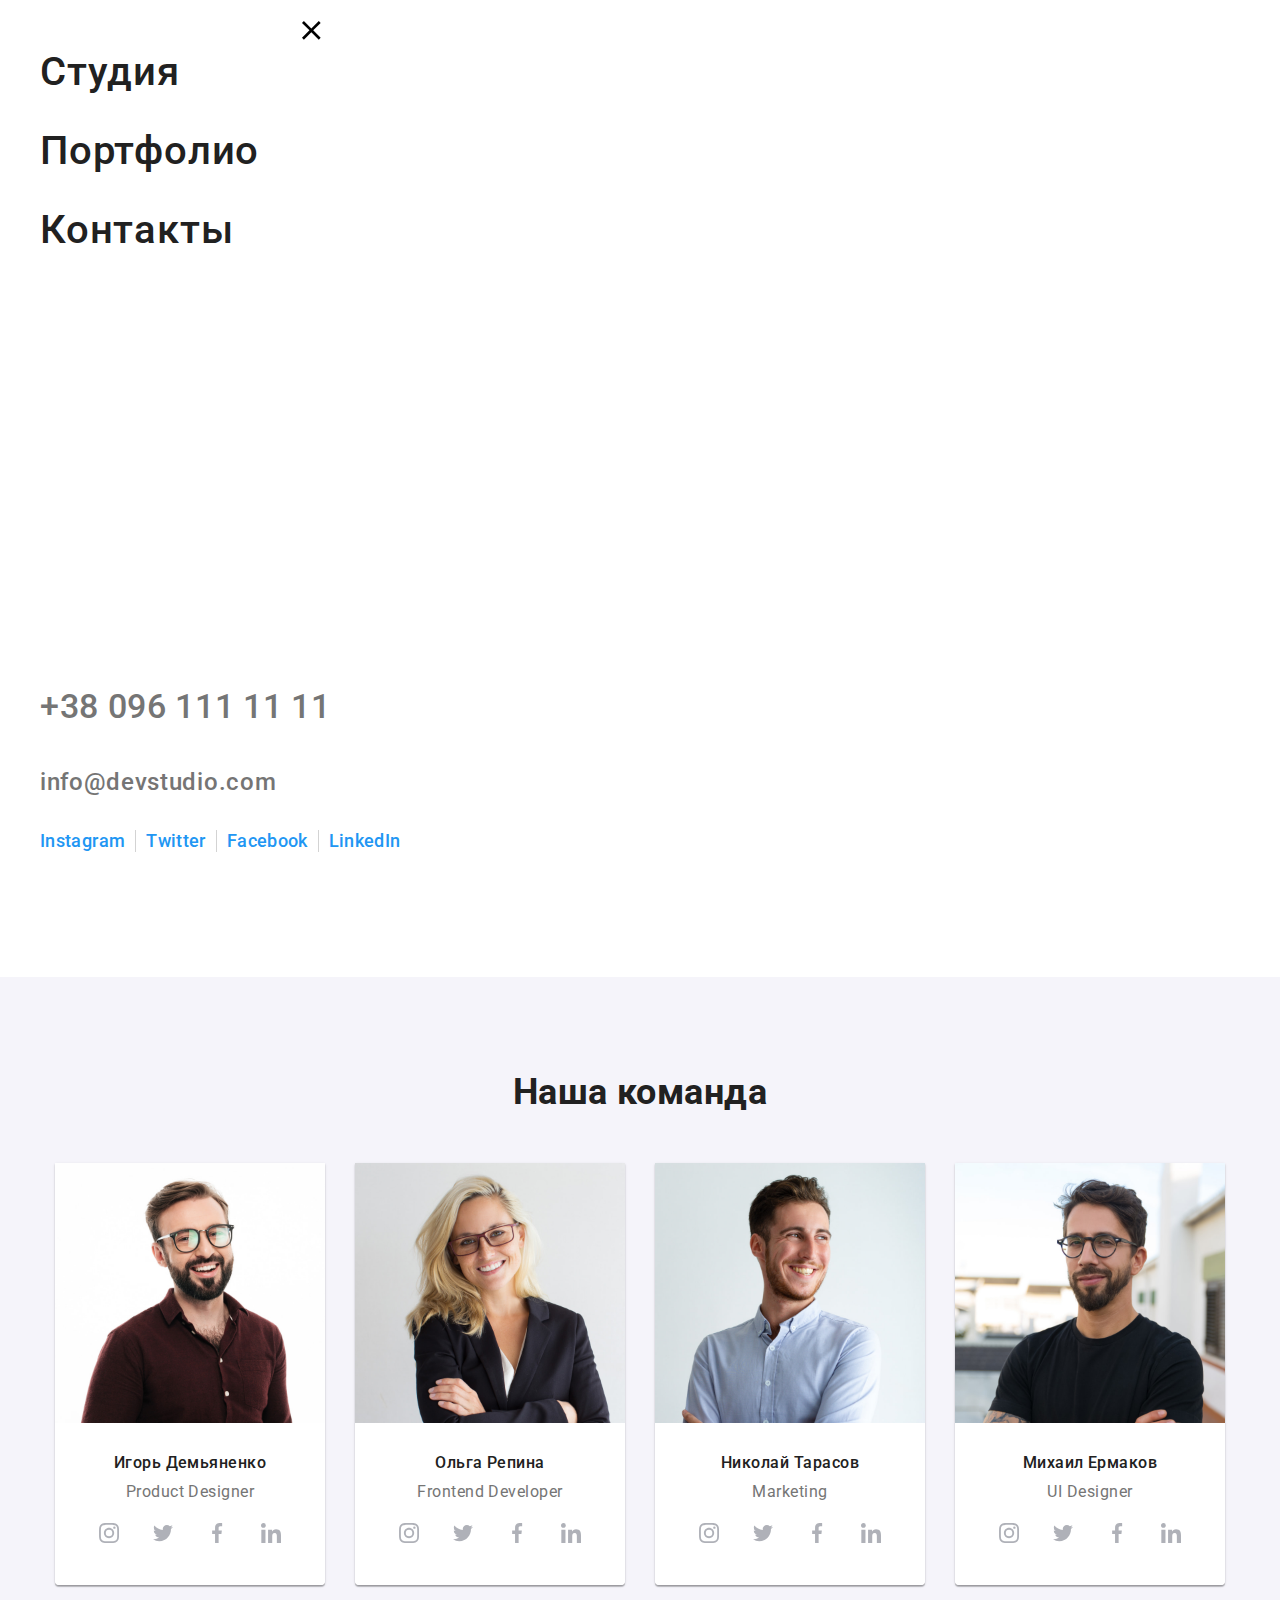
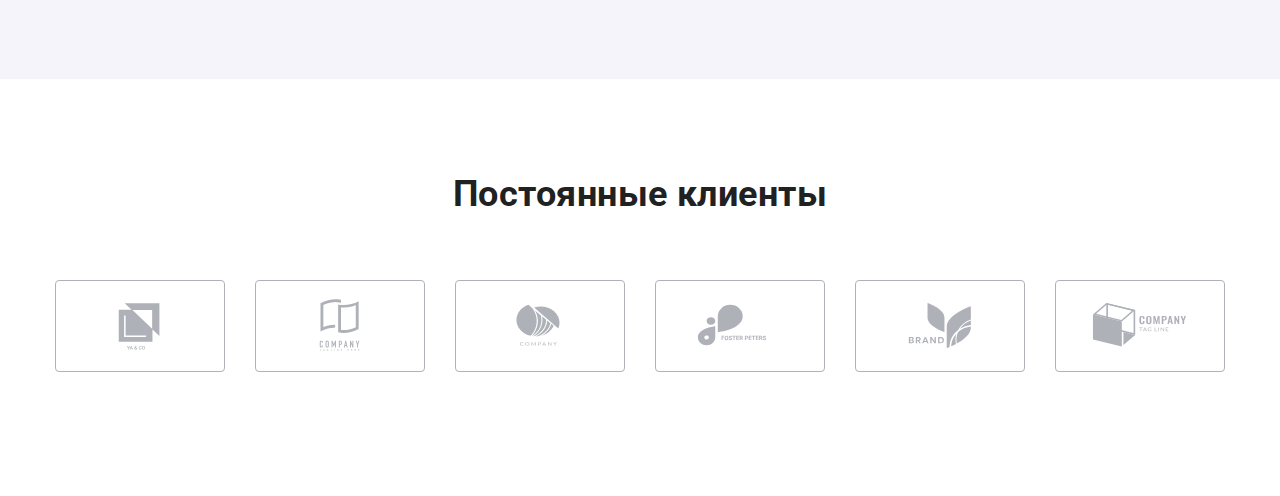
==== commit 58055369: "mobile-menu fix" ====
--- a/index.html
+++ b/index.html
@@ -25,7 +25,6 @@
         <a href="./index.html" class="logo"
           >Web<span class="logo__main">Studio</span></a
         >
-
         <button
           class="menu-btn is-open"
           type="button"
@@ -33,17 +32,18 @@
           data-menu-button
         >
           <svg
+            class="menu-btn__icon"
             width="40"
             height="40"
             aria-label="Переключатель мобильного меню"
           >
             <use
+              class="menu-btn__icon-menu"
+              href="./image/sprite.svg#icon-menu-mob"
+            ></use>
+            <use
               class="menu-btn__icon-cross"
               href="./image/sprite.svg#icon-cross-mob"
-            ></use>
-            <use
-              class="menu-btn__icon-menu"
-              href="./image/sprite.svg#icon-menu-mob"
             ></use>
           </svg>
         </button>
@@ -676,9 +676,7 @@
     <div class="mobile-menu is-open" data-menu>
       <ul class="mobile-menu-nav list">
         <li class="mobile-menu-nav__item">
-          <a class="mobile-menu-nav__link current" href="./index.html"
-            >Студия</a
-          >
+          <a class="mobile-menu-nav__link" href="./index.html">Студия</a>
         </li>
         <li class="mobile-menu-nav__item">
           <a class="mobile-menu-nav__link" href="./portfolio.html">Портфолио</a>
--- a/css/main.min.css
+++ b/css/main.min.css
@@ -1,2 +1,2 @@
-:root{--primary-text-color: #757575;--title-text-color: #212121;--accent-color: #2196f3;--background-primary-color: #ffffff;--taiming-function: cubic-bezier(0.4, 0, 0.2, 1)}.visually-hidden{position:absolute;width:1px;height:1px;margin:-1px;border:0;padding:0;white-space:nowrap;-webkit-clip-path:inset(100%);clip-path:inset(100%);clip:rect(0 0 0 0);overflow:hidden}body{font-family:"Roboto", sans-serif;letter-spacing:0.03em;background-color:var(--background-primary-color);color:var(--primary-text-color)}h1,h2,h3,h4,h5,h6,p{margin:0}.list{padding:0;margin:0;list-style:none}img{display:block;max-width:100%;height:auto}textarea{resize:none}.header{border-bottom-width:1px;border-bottom-style:solid;border-bottom-color:#ececec}.section{padding-top:60px;padding-bottom:60px}@media screen and (min-width: 1200px){.section{padding-top:94px;padding-bottom:94px}}@media screen and (min-width: 1200px){.section-works{padding-bottom:94px}}.container{padding-left:15px;padding-right:15px;margin-left:auto;margin-right:auto}@media screen and (min-width: 480px){.container{width:480px}}@media screen and (min-width: 768px){.container{width:768px}}@media screen and (min-width: 1200px){.container{width:1200px}}.container__title{margin-bottom:30px;font-size:28px;line-height:1.18;text-align:center;color:var(--title-text-color)}@media screen and (min-width: 1200px){.container__title{margin-bottom:50px;font-size:36px;line-height:1.17}}.logo{font-family:"Raleway", sans-serif;font-weight:700;font-size:24px;line-height:1.17;color:var(--accent-color);text-decoration:none}@media screen and (min-width: 1200px){.logo{margin-right:93px;font-size:26px;line-height:1.19}}.logo__main{color:var(--title-text-color)}@media screen and (max-width: 767px){.container--main-nav{display:-webkit-box;display:-ms-flexbox;display:flex;-webkit-box-align:center;-ms-flex-align:center;align-items:center;-webkit-box-pack:justify;-ms-flex-pack:justify;justify-content:space-between}}@media screen and (min-width: 1200px){.container--main-nav{display:-webkit-box;display:-ms-flexbox;display:flex;-webkit-box-align:center;-ms-flex-align:center;align-items:center}}.mobile-menu{position:fixed;top:0;left:0;width:100vw;height:100vh;padding:48px 40px;display:-webkit-box;display:-ms-flexbox;display:flex;-webkit-box-orient:vertical;-webkit-box-direction:normal;-ms-flex-direction:column;flex-direction:column;background-color:#fff;-webkit-transform:translateX(100%);transform:translateX(100%)}.mobile-menu.is-open{-webkit-transform:translateX(0);transform:translateX(0)}.mobile-menu-nav{font-weight:500;font-size:40px;line-height:1.18;letter-spacing:0.02em}.mobile-menu-nav__item{display:block}.mobile-menu-nav__item:not(:last-child){margin-bottom:32px}.mobile-menu-nav__link{color:#212121;text-decoration:none}.mobile-menu-contacts{margin-top:auto;font-weight:500;font-size:34px;line-height:1.18;letter-spacing:0.02em}.mobile-menu-contacts__item{margin-bottom:32px}.mobile-menu-contacts__link{color:var(--primary-text-color);text-decoration:none}.mobile-menu-contacts__link--size{margin-bottom:64px;font-size:24px;line-height:1.17}.mobile-menu-socials{display:-webkit-box;display:-ms-flexbox;display:flex}.mobile-menu-socials__item:not(:last-child){border-right:1px solid var(--primary-text-color)}.mobile-menu-socials__link{padding-right:10px;color:var(--accent-color);text-decoration:none}.menu-btn{display:-webkit-inline-box;display:-ms-inline-flexbox;display:inline-flex;margin:10px 0;padding:0;border:none;background-color:transparent;z-index:100}.menu-btn__icon-cross{display:none}.menu-btn.is-open .menu-btn__icon-cross{display:block}.menu-btn.is-open .menu-btn__icon-menu{display:none}.feature-list__icon{display:-webkit-box;display:-ms-flexbox;display:flex;-webkit-box-pack:center;-ms-flex-pack:center;justify-content:center;-webkit-box-align:center;-ms-flex-align:center;align-items:center;margin-bottom:30px;width:100%;height:120px;border-radius:4px;background-color:#f5f4fa}.feature-list__title{margin-bottom:10px;font-size:14px;line-height:1.14;text-transform:uppercase;color:var(--title-text-color)}.feature-list__text{font-size:14px;line-height:1.71}@media screen and (max-width: 767px){.feature-list__title{text-align:center}.feature-list__item:not(:last-child){margin-bottom:30px}}@media screen and (min-width: 768px){.feature-list{display:-webkit-box;display:-ms-flexbox;display:flex;-ms-flex-wrap:wrap;flex-wrap:wrap;-webkit-box-pack:center;-ms-flex-pack:center;justify-content:center;margin:-15px}.feature-list__item{margin:15px;-ms-flex-preferred-size:calc((100% - 60px) / 2);flex-basis:calc((100% - 60px) / 2)}}@media screen and (min-width: 1200px){.feature-list{-ms-flex-wrap:nowrap;flex-wrap:nowrap}.feature-list__item{-ms-flex-preferred-size:calc((100% - 90px) / 4);flex-basis:calc((100% - 90px) / 4)}}.works-list{display:-webkit-box;display:-ms-flexbox;display:flex}.works-list__item{-ms-flex-preferred-size:calc(100% / 3);flex-basis:calc(100% / 3)}.works-list__item:not(:last-child){margin-right:30px}.works-list__item{position:relative}.works-list__text{position:absolute;bottom:0;left:0;content:"";display:-webkit-box;display:-ms-flexbox;display:flex;-webkit-box-pack:center;-ms-flex-pack:center;justify-content:center;-webkit-box-align:center;-ms-flex-align:center;align-items:center;width:100%;height:70px;font-size:14px;font-weight:700;letter-spacing:0.03em;text-transform:uppercase;color:#fff;background-color:rgba(47,48,58,0.8)}@media screen and (max-width: 1199px){.works-list{display:none}}@media screen and (max-width: 1199px){.container__title--hidden{position:absolute;width:1px;height:1px;margin:-1px;border:0;padding:0;white-space:nowrap;-webkit-clip-path:inset(100%);clip-path:inset(100%);clip:rect(0 0 0 0);overflow:hidden}}.team{background-color:#f5f4fa}.team-list__item{text-align:center;-webkit-box-shadow:0px 1px 3px rgba(0,0,0,0.12),0px 1px 1px rgba(0,0,0,0.14),0px 2px 1px rgba(0,0,0,0.2);box-shadow:0px 1px 3px rgba(0,0,0,0.12),0px 1px 1px rgba(0,0,0,0.14),0px 2px 1px rgba(0,0,0,0.2);border-radius:0 0 4px 4px;overflow:hidden}@media screen and (max-width: 767px){.team-list__item:not(:last-child){margin-bottom:30px}}@media screen and (min-width: 768px){.team-list{display:-webkit-box;display:-ms-flexbox;display:flex;-ms-flex-wrap:wrap;flex-wrap:wrap;-webkit-box-pack:center;-ms-flex-pack:center;justify-content:center;margin:-15px}.team-list__item{-ms-flex-preferred-size:calc((100% - 60px) / 2);flex-basis:calc((100% - 60px) / 2);margin:15px}}@media screen and (min-width: 1200px){.team-list{display:-webkit-box;display:-ms-flexbox;display:flex;-ms-flex-wrap:nowrap;flex-wrap:nowrap}.team-list__item{-ms-flex-preferred-size:calc((100% - 90px) / 4);flex-basis:calc((100% - 90px) / 4)}}.card-content{padding:30px 0;background-color:var(--background-primary-color)}.card-content__title{font-weight:500;font-size:16px;line-height:1.19;color:var(--title-text-color)}.card-content__text{margin-top:10px;margin-bottom:10px;line-height:1.19}.socials{display:-webkit-box;display:-ms-flexbox;display:flex;-webkit-box-pack:center;-ms-flex-pack:center;justify-content:center;-webkit-box-align:center;-ms-flex-align:center;align-items:center;background-color:var(--background-primary-color)}.socials__item:not(:last-child){margin-right:10px}.socials__link{display:-webkit-box;display:-ms-flexbox;display:flex;-webkit-box-pack:center;-ms-flex-pack:center;justify-content:center;-webkit-box-align:center;-ms-flex-align:center;align-items:center;width:44px;height:44px;border-radius:50%;-webkit-transition:background-color 250ms var(--taiming-function);transition:background-color 250ms var(--taiming-function)}.socials__icon{fill:#afb1b8;-webkit-transition:fill 250ms var(--taiming-function);transition:fill 250ms var(--taiming-function)}.socials__link:hover .socials__icon,.socials__link:focus .socials__icon{fill:#ffffff}.socials__link:hover,.socials__link:focus{background-color:var(--accent-color)}.clients-list{margin:-15px;display:-webkit-box;display:-ms-flexbox;display:flex;-ms-flex-wrap:wrap;flex-wrap:wrap;-webkit-box-pack:center;-ms-flex-pack:center;justify-content:center}.clients-list__logo{display:-webkit-box;display:-ms-flexbox;display:flex;-webkit-box-pack:center;-ms-flex-pack:center;justify-content:center;-webkit-box-align:center;-ms-flex-align:center;align-items:center;width:100%;height:92px;border-radius:4px;border:1px solid #afb1b8;-webkit-transition:border-color 250ms var(--taiming-function);transition:border-color 250ms var(--taiming-function)}.clients-list__icon{fill:#afb1b8;-webkit-transition:fill 250ms var(--taiming-function);transition:fill 250ms var(--taiming-function)}.clients-list__logo:hover,.clients-list__logo:focus{border-color:var(--accent-color)}.clients-list__logo:hover .clients-list__icon,.clients-list__logo:focus .clients-list__icon{fill:var(--accent-color)}@media screen and (max-width: 767px){.clients-list__item{margin:15px;-ms-flex-preferred-size:calc((100% - 60px) / 2);flex-basis:calc((100% - 60px) / 2)}}@media screen and (min-width: 768px){.clients-list__item{margin:15px;-ms-flex-preferred-size:calc((100% - 90px) / 3);flex-basis:calc((100% - 90px) / 3)}}@media screen and (min-width: 1200px){.clients-list{-ms-flex-wrap:nowrap;flex-wrap:nowrap;margin:15px;-ms-flex-preferred-size:calc((100% - 180px) / 6);flex-basis:calc((100% - 180px) / 6)}.clients-list__logo{width:170px}}
+:root{--primary-text-color: #757575;--title-text-color: #212121;--accent-color: #2196f3;--background-primary-color: #ffffff;--taiming-function: cubic-bezier(0.4, 0, 0.2, 1)}.visually-hidden{position:absolute;width:1px;height:1px;margin:-1px;border:0;padding:0;white-space:nowrap;-webkit-clip-path:inset(100%);clip-path:inset(100%);clip:rect(0 0 0 0);overflow:hidden}body{font-family:"Roboto", sans-serif;letter-spacing:0.03em;background-color:var(--background-primary-color);color:var(--primary-text-color)}h1,h2,h3,h4,h5,h6,p{margin:0}.list{padding:0;margin:0;list-style:none}img{display:block;max-width:100%;height:auto}textarea{resize:none}.header{border-bottom-width:1px;border-bottom-style:solid;border-bottom-color:#ececec}.section{padding-top:60px;padding-bottom:60px}@media screen and (min-width: 1200px){.section{padding-top:94px;padding-bottom:94px}}@media screen and (min-width: 1200px){.section-works{padding-bottom:94px}}.container{padding-left:15px;padding-right:15px;margin-left:auto;margin-right:auto}@media screen and (min-width: 480px){.container{width:480px}}@media screen and (min-width: 768px){.container{width:768px}}@media screen and (min-width: 1200px){.container{width:1200px}}.container__title{margin-bottom:30px;font-size:28px;line-height:1.18;text-align:center;color:var(--title-text-color)}@media screen and (min-width: 1200px){.container__title{margin-bottom:50px;font-size:36px;line-height:1.17}}.logo{font-family:"Raleway", sans-serif;font-weight:700;font-size:24px;line-height:1.17;color:var(--accent-color);text-decoration:none}@media screen and (min-width: 1200px){.logo{margin-right:93px;font-size:26px;line-height:1.19}}.logo__main{color:var(--title-text-color)}@media screen and (max-width: 767px){.container--main-nav{display:-webkit-box;display:-ms-flexbox;display:flex;-webkit-box-align:center;-ms-flex-align:center;align-items:center;-webkit-box-pack:justify;-ms-flex-pack:justify;justify-content:space-between}}@media screen and (min-width: 1200px){.container--main-nav{display:-webkit-box;display:-ms-flexbox;display:flex;-webkit-box-align:center;-ms-flex-align:center;align-items:center}}.mobile-menu{position:fixed;top:0;left:0;width:100vw;height:100vh;padding:48px 40px;display:-webkit-box;display:-ms-flexbox;display:flex;-webkit-box-orient:vertical;-webkit-box-direction:normal;-ms-flex-direction:column;flex-direction:column;background-color:#fff;-webkit-transform:translateX(100%);transform:translateX(100%)}.mobile-menu.is-open{-webkit-transform:translateX(0);transform:translateX(0)}.mobile-menu-nav{font-weight:500;font-size:40px;line-height:1.18;letter-spacing:0.02em}.mobile-menu-nav__item{display:block}.mobile-menu-nav__item:not(:last-child){margin-bottom:32px}.mobile-menu-nav__link{color:#212121;text-decoration:none;-webkit-transition:color 250ms var(--taiming-function);transition:color 250ms var(--taiming-function)}.mobile-menu-nav__link:hover{color:var(--accent-color)}.mobile-menu-contacts{margin-top:auto;font-weight:500;font-size:34px;line-height:1.18;letter-spacing:0.02em}.mobile-menu-contacts__item{margin-bottom:32px}.mobile-menu-contacts__link{color:var(--primary-text-color);text-decoration:none;-webkit-transition:color 250ms var(--taiming-function);transition:color 250ms var(--taiming-function)}.mobile-menu-contacts__link--size{margin-bottom:64px;font-size:24px;line-height:1.17}.mobile-menu-contacts__link:hover{color:var(--accent-color)}.mobile-menu-socials{display:-webkit-box;display:-ms-flexbox;display:flex;font-weight:500;font-size:18px;line-height:1.22;letter-spacing:0.02em}.mobile-menu-socials__item:not(:last-child){border-right:1px solid rgba(33,33,33,0.2);margin-right:10px}.mobile-menu-socials__link{padding-right:10px;color:var(--accent-color);text-decoration:none}.menu-btn{display:-webkit-inline-box;display:-ms-inline-flexbox;display:inline-flex;margin:10px 0;padding:0;border:none;background-color:transparent;z-index:100}.menu-btn__icon-cross{display:none}.menu-btn__icon{-webkit-transition:fill 250ms var(--taiming-function);transition:fill 250ms var(--taiming-function)}.menu-btn__icon:hover{fill:var(--accent-color)}.menu-btn.is-open .menu-btn__icon-cross{display:block}.menu-btn.is-open .menu-btn__icon-menu{display:none}.feature-list__icon{display:-webkit-box;display:-ms-flexbox;display:flex;-webkit-box-pack:center;-ms-flex-pack:center;justify-content:center;-webkit-box-align:center;-ms-flex-align:center;align-items:center;margin-bottom:30px;width:100%;height:120px;border-radius:4px;background-color:#f5f4fa}.feature-list__title{margin-bottom:10px;font-size:14px;line-height:1.14;text-transform:uppercase;color:var(--title-text-color)}.feature-list__text{font-size:14px;line-height:1.71}@media screen and (max-width: 767px){.feature-list__title{text-align:center}.feature-list__item:not(:last-child){margin-bottom:30px}}@media screen and (min-width: 768px){.feature-list{display:-webkit-box;display:-ms-flexbox;display:flex;-ms-flex-wrap:wrap;flex-wrap:wrap;-webkit-box-pack:center;-ms-flex-pack:center;justify-content:center;margin:-15px}.feature-list__item{margin:15px;-ms-flex-preferred-size:calc((100% - 60px) / 2);flex-basis:calc((100% - 60px) / 2)}}@media screen and (min-width: 1200px){.feature-list{-ms-flex-wrap:nowrap;flex-wrap:nowrap}.feature-list__item{-ms-flex-preferred-size:calc((100% - 90px) / 4);flex-basis:calc((100% - 90px) / 4)}}.works-list{display:-webkit-box;display:-ms-flexbox;display:flex}.works-list__item{-ms-flex-preferred-size:calc(100% / 3);flex-basis:calc(100% / 3)}.works-list__item:not(:last-child){margin-right:30px}.works-list__item{position:relative}.works-list__text{position:absolute;bottom:0;left:0;content:"";display:-webkit-box;display:-ms-flexbox;display:flex;-webkit-box-pack:center;-ms-flex-pack:center;justify-content:center;-webkit-box-align:center;-ms-flex-align:center;align-items:center;width:100%;height:70px;font-size:14px;font-weight:700;letter-spacing:0.03em;text-transform:uppercase;color:#fff;background-color:rgba(47,48,58,0.8)}@media screen and (max-width: 1199px){.works-list{display:none}}@media screen and (max-width: 1199px){.container__title--hidden{position:absolute;width:1px;height:1px;margin:-1px;border:0;padding:0;white-space:nowrap;-webkit-clip-path:inset(100%);clip-path:inset(100%);clip:rect(0 0 0 0);overflow:hidden}}.team{background-color:#f5f4fa}.team-list__item{text-align:center;-webkit-box-shadow:0px 1px 3px rgba(0,0,0,0.12),0px 1px 1px rgba(0,0,0,0.14),0px 2px 1px rgba(0,0,0,0.2);box-shadow:0px 1px 3px rgba(0,0,0,0.12),0px 1px 1px rgba(0,0,0,0.14),0px 2px 1px rgba(0,0,0,0.2);border-radius:0 0 4px 4px;overflow:hidden}@media screen and (max-width: 767px){.team-list__item:not(:last-child){margin-bottom:30px}}@media screen and (min-width: 768px){.team-list{display:-webkit-box;display:-ms-flexbox;display:flex;-ms-flex-wrap:wrap;flex-wrap:wrap;-webkit-box-pack:center;-ms-flex-pack:center;justify-content:center;margin:-15px}.team-list__item{-ms-flex-preferred-size:calc((100% - 60px) / 2);flex-basis:calc((100% - 60px) / 2);margin:15px}}@media screen and (min-width: 1200px){.team-list{display:-webkit-box;display:-ms-flexbox;display:flex;-ms-flex-wrap:nowrap;flex-wrap:nowrap}.team-list__item{-ms-flex-preferred-size:calc((100% - 90px) / 4);flex-basis:calc((100% - 90px) / 4)}}.card-content{padding:30px 0;background-color:var(--background-primary-color)}.card-content__title{font-weight:500;font-size:16px;line-height:1.19;color:var(--title-text-color)}.card-content__text{margin-top:10px;margin-bottom:10px;line-height:1.19}.socials{display:-webkit-box;display:-ms-flexbox;display:flex;-webkit-box-pack:center;-ms-flex-pack:center;justify-content:center;-webkit-box-align:center;-ms-flex-align:center;align-items:center;background-color:var(--background-primary-color)}.socials__item:not(:last-child){margin-right:10px}.socials__link{display:-webkit-box;display:-ms-flexbox;display:flex;-webkit-box-pack:center;-ms-flex-pack:center;justify-content:center;-webkit-box-align:center;-ms-flex-align:center;align-items:center;width:44px;height:44px;border-radius:50%;-webkit-transition:background-color 250ms var(--taiming-function);transition:background-color 250ms var(--taiming-function)}.socials__icon{fill:#afb1b8;-webkit-transition:fill 250ms var(--taiming-function);transition:fill 250ms var(--taiming-function)}.socials__link:hover .socials__icon,.socials__link:focus .socials__icon{fill:#ffffff}.socials__link:hover,.socials__link:focus{background-color:var(--accent-color)}.clients-list{margin:-15px;display:-webkit-box;display:-ms-flexbox;display:flex;-ms-flex-wrap:wrap;flex-wrap:wrap;-webkit-box-pack:center;-ms-flex-pack:center;justify-content:center}.clients-list__logo{display:-webkit-box;display:-ms-flexbox;display:flex;-webkit-box-pack:center;-ms-flex-pack:center;justify-content:center;-webkit-box-align:center;-ms-flex-align:center;align-items:center;width:100%;height:92px;border-radius:4px;border:1px solid #afb1b8;-webkit-transition:border-color 250ms var(--taiming-function);transition:border-color 250ms var(--taiming-function)}.clients-list__icon{fill:#afb1b8;-webkit-transition:fill 250ms var(--taiming-function);transition:fill 250ms var(--taiming-function)}.clients-list__logo:hover,.clients-list__logo:focus{border-color:var(--accent-color)}.clients-list__logo:hover .clients-list__icon,.clients-list__logo:focus .clients-list__icon{fill:var(--accent-color)}@media screen and (max-width: 767px){.clients-list__item{margin:15px;-ms-flex-preferred-size:calc((100% - 60px) / 2);flex-basis:calc((100% - 60px) / 2)}}@media screen and (min-width: 768px){.clients-list__item{margin:15px;-ms-flex-preferred-size:calc((100% - 90px) / 3);flex-basis:calc((100% - 90px) / 3)}}@media screen and (min-width: 1200px){.clients-list{-ms-flex-wrap:nowrap;flex-wrap:nowrap;margin:15px;-ms-flex-preferred-size:calc((100% - 180px) / 6);flex-basis:calc((100% - 180px) / 6)}.clients-list__logo{width:170px}}
 /*# sourceMappingURL=main.min.css.map */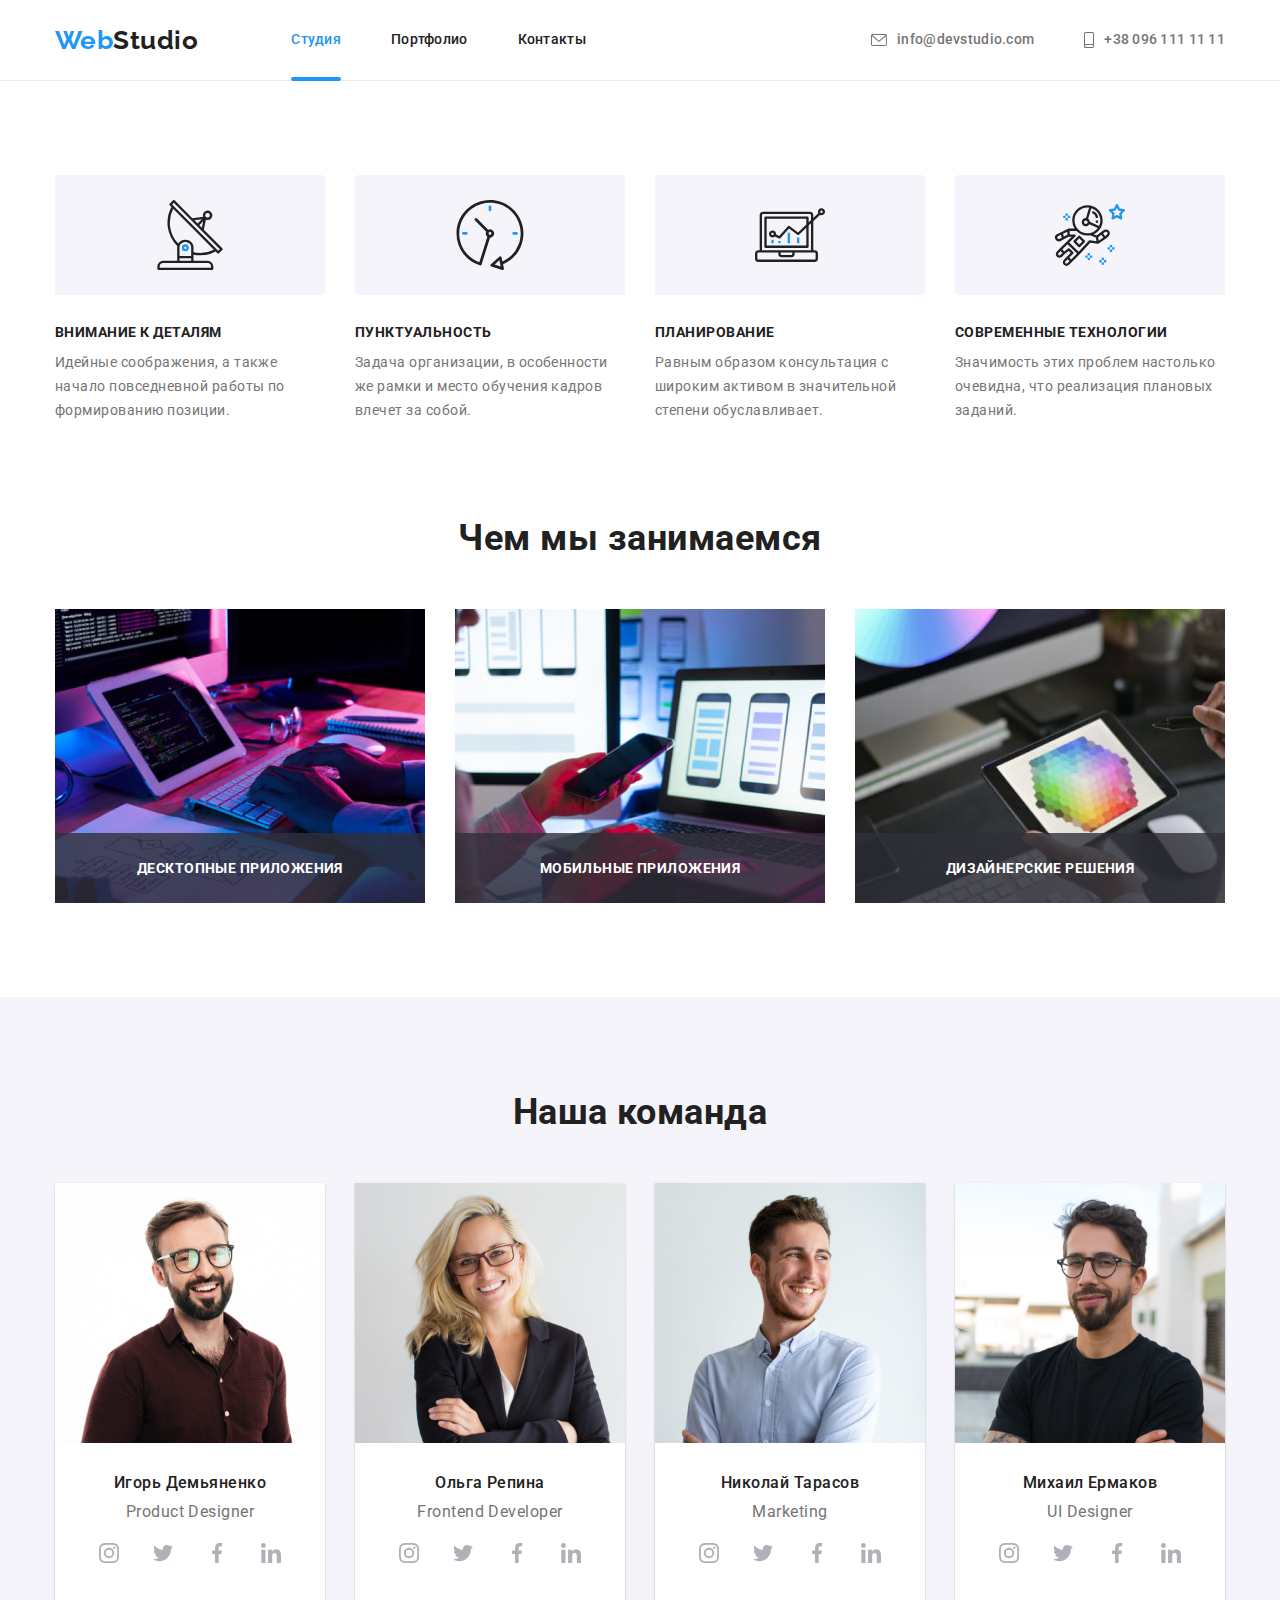
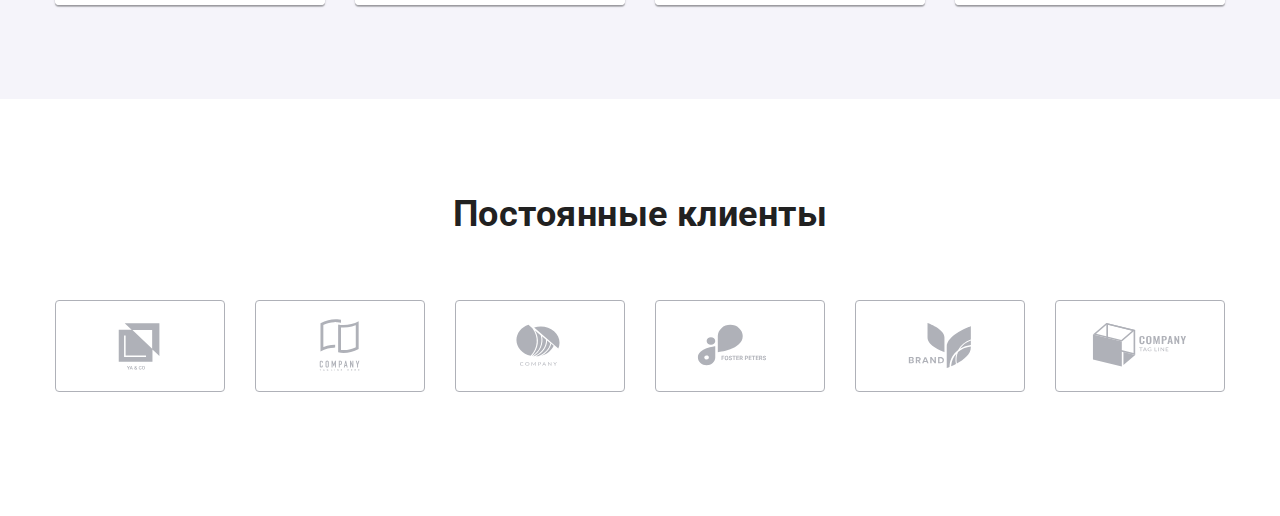
==== commit 268cac38: "fix mob menu" ====
--- a/index.html
+++ b/index.html
@@ -25,6 +25,8 @@
         <a href="./index.html" class="logo"
           >Web<span class="logo__main">Studio</span></a
         >
+
+        <!-- Кнопка моб.меню -->
         <button
           class="menu-btn is-open"
           type="button"
@@ -48,7 +50,7 @@
           </svg>
         </button>
 
-        <!-- <nav>
+        <nav>
           <ul class="site-nav list">
             <li class="site-nav__item">
               <a class="site-nav__link current" href="./index.html">Студия</a>
@@ -62,9 +64,9 @@
               <a class="site-nav__link" href="">Контакты</a>
             </li>
           </ul>
-        </nav> -->
-
-        <!-- <ul class="auth-nav list">
+        </nav>
+
+        <ul class="auth-nav list">
           <li class="auth-nav__item">
             <a href="mailto:info@devstudio.com" class="auth-nav__link">
               <svg width="16" height="12" class="auth-nav__icon">
@@ -82,7 +84,7 @@
               +38 096 111 11 11</a
             >
           </li>
-        </ul> -->
+        </ul>
       </div>
     </header>
 
--- a/css/main.min.css
+++ b/css/main.min.css
@@ -1,2 +1,2 @@
-:root{--primary-text-color: #757575;--title-text-color: #212121;--accent-color: #2196f3;--background-primary-color: #ffffff;--taiming-function: cubic-bezier(0.4, 0, 0.2, 1)}.visually-hidden{position:absolute;width:1px;height:1px;margin:-1px;border:0;padding:0;white-space:nowrap;-webkit-clip-path:inset(100%);clip-path:inset(100%);clip:rect(0 0 0 0);overflow:hidden}body{font-family:"Roboto", sans-serif;letter-spacing:0.03em;background-color:var(--background-primary-color);color:var(--primary-text-color)}h1,h2,h3,h4,h5,h6,p{margin:0}.list{padding:0;margin:0;list-style:none}img{display:block;max-width:100%;height:auto}textarea{resize:none}.header{border-bottom-width:1px;border-bottom-style:solid;border-bottom-color:#ececec}.section{padding-top:60px;padding-bottom:60px}@media screen and (min-width: 1200px){.section{padding-top:94px;padding-bottom:94px}}@media screen and (min-width: 1200px){.section-works{padding-bottom:94px}}.container{padding-left:15px;padding-right:15px;margin-left:auto;margin-right:auto}@media screen and (min-width: 480px){.container{width:480px}}@media screen and (min-width: 768px){.container{width:768px}}@media screen and (min-width: 1200px){.container{width:1200px}}.container__title{margin-bottom:30px;font-size:28px;line-height:1.18;text-align:center;color:var(--title-text-color)}@media screen and (min-width: 1200px){.container__title{margin-bottom:50px;font-size:36px;line-height:1.17}}.logo{font-family:"Raleway", sans-serif;font-weight:700;font-size:24px;line-height:1.17;color:var(--accent-color);text-decoration:none}@media screen and (min-width: 1200px){.logo{margin-right:93px;font-size:26px;line-height:1.19}}.logo__main{color:var(--title-text-color)}@media screen and (max-width: 767px){.container--main-nav{display:-webkit-box;display:-ms-flexbox;display:flex;-webkit-box-align:center;-ms-flex-align:center;align-items:center;-webkit-box-pack:justify;-ms-flex-pack:justify;justify-content:space-between}}@media screen and (min-width: 1200px){.container--main-nav{display:-webkit-box;display:-ms-flexbox;display:flex;-webkit-box-align:center;-ms-flex-align:center;align-items:center}}.mobile-menu{position:fixed;top:0;left:0;width:100vw;height:100vh;padding:48px 40px;display:-webkit-box;display:-ms-flexbox;display:flex;-webkit-box-orient:vertical;-webkit-box-direction:normal;-ms-flex-direction:column;flex-direction:column;background-color:#fff;-webkit-transform:translateX(100%);transform:translateX(100%)}.mobile-menu.is-open{-webkit-transform:translateX(0);transform:translateX(0)}.mobile-menu-nav{font-weight:500;font-size:40px;line-height:1.18;letter-spacing:0.02em}.mobile-menu-nav__item{display:block}.mobile-menu-nav__item:not(:last-child){margin-bottom:32px}.mobile-menu-nav__link{color:#212121;text-decoration:none;-webkit-transition:color 250ms var(--taiming-function);transition:color 250ms var(--taiming-function)}.mobile-menu-nav__link:hover{color:var(--accent-color)}.mobile-menu-contacts{margin-top:auto;font-weight:500;font-size:34px;line-height:1.18;letter-spacing:0.02em}.mobile-menu-contacts__item{margin-bottom:32px}.mobile-menu-contacts__link{color:var(--primary-text-color);text-decoration:none;-webkit-transition:color 250ms var(--taiming-function);transition:color 250ms var(--taiming-function)}.mobile-menu-contacts__link--size{margin-bottom:64px;font-size:24px;line-height:1.17}.mobile-menu-contacts__link:hover{color:var(--accent-color)}.mobile-menu-socials{display:-webkit-box;display:-ms-flexbox;display:flex;font-weight:500;font-size:18px;line-height:1.22;letter-spacing:0.02em}.mobile-menu-socials__item:not(:last-child){border-right:1px solid rgba(33,33,33,0.2);margin-right:10px}.mobile-menu-socials__link{padding-right:10px;color:var(--accent-color);text-decoration:none}.menu-btn{display:-webkit-inline-box;display:-ms-inline-flexbox;display:inline-flex;margin:10px 0;padding:0;border:none;background-color:transparent;z-index:100}.menu-btn__icon-cross{display:none}.menu-btn__icon{-webkit-transition:fill 250ms var(--taiming-function);transition:fill 250ms var(--taiming-function)}.menu-btn__icon:hover{fill:var(--accent-color)}.menu-btn.is-open .menu-btn__icon-cross{display:block}.menu-btn.is-open .menu-btn__icon-menu{display:none}.feature-list__icon{display:-webkit-box;display:-ms-flexbox;display:flex;-webkit-box-pack:center;-ms-flex-pack:center;justify-content:center;-webkit-box-align:center;-ms-flex-align:center;align-items:center;margin-bottom:30px;width:100%;height:120px;border-radius:4px;background-color:#f5f4fa}.feature-list__title{margin-bottom:10px;font-size:14px;line-height:1.14;text-transform:uppercase;color:var(--title-text-color)}.feature-list__text{font-size:14px;line-height:1.71}@media screen and (max-width: 767px){.feature-list__title{text-align:center}.feature-list__item:not(:last-child){margin-bottom:30px}}@media screen and (min-width: 768px){.feature-list{display:-webkit-box;display:-ms-flexbox;display:flex;-ms-flex-wrap:wrap;flex-wrap:wrap;-webkit-box-pack:center;-ms-flex-pack:center;justify-content:center;margin:-15px}.feature-list__item{margin:15px;-ms-flex-preferred-size:calc((100% - 60px) / 2);flex-basis:calc((100% - 60px) / 2)}}@media screen and (min-width: 1200px){.feature-list{-ms-flex-wrap:nowrap;flex-wrap:nowrap}.feature-list__item{-ms-flex-preferred-size:calc((100% - 90px) / 4);flex-basis:calc((100% - 90px) / 4)}}.works-list{display:-webkit-box;display:-ms-flexbox;display:flex}.works-list__item{-ms-flex-preferred-size:calc(100% / 3);flex-basis:calc(100% / 3)}.works-list__item:not(:last-child){margin-right:30px}.works-list__item{position:relative}.works-list__text{position:absolute;bottom:0;left:0;content:"";display:-webkit-box;display:-ms-flexbox;display:flex;-webkit-box-pack:center;-ms-flex-pack:center;justify-content:center;-webkit-box-align:center;-ms-flex-align:center;align-items:center;width:100%;height:70px;font-size:14px;font-weight:700;letter-spacing:0.03em;text-transform:uppercase;color:#fff;background-color:rgba(47,48,58,0.8)}@media screen and (max-width: 1199px){.works-list{display:none}}@media screen and (max-width: 1199px){.container__title--hidden{position:absolute;width:1px;height:1px;margin:-1px;border:0;padding:0;white-space:nowrap;-webkit-clip-path:inset(100%);clip-path:inset(100%);clip:rect(0 0 0 0);overflow:hidden}}.team{background-color:#f5f4fa}.team-list__item{text-align:center;-webkit-box-shadow:0px 1px 3px rgba(0,0,0,0.12),0px 1px 1px rgba(0,0,0,0.14),0px 2px 1px rgba(0,0,0,0.2);box-shadow:0px 1px 3px rgba(0,0,0,0.12),0px 1px 1px rgba(0,0,0,0.14),0px 2px 1px rgba(0,0,0,0.2);border-radius:0 0 4px 4px;overflow:hidden}@media screen and (max-width: 767px){.team-list__item:not(:last-child){margin-bottom:30px}}@media screen and (min-width: 768px){.team-list{display:-webkit-box;display:-ms-flexbox;display:flex;-ms-flex-wrap:wrap;flex-wrap:wrap;-webkit-box-pack:center;-ms-flex-pack:center;justify-content:center;margin:-15px}.team-list__item{-ms-flex-preferred-size:calc((100% - 60px) / 2);flex-basis:calc((100% - 60px) / 2);margin:15px}}@media screen and (min-width: 1200px){.team-list{display:-webkit-box;display:-ms-flexbox;display:flex;-ms-flex-wrap:nowrap;flex-wrap:nowrap}.team-list__item{-ms-flex-preferred-size:calc((100% - 90px) / 4);flex-basis:calc((100% - 90px) / 4)}}.card-content{padding:30px 0;background-color:var(--background-primary-color)}.card-content__title{font-weight:500;font-size:16px;line-height:1.19;color:var(--title-text-color)}.card-content__text{margin-top:10px;margin-bottom:10px;line-height:1.19}.socials{display:-webkit-box;display:-ms-flexbox;display:flex;-webkit-box-pack:center;-ms-flex-pack:center;justify-content:center;-webkit-box-align:center;-ms-flex-align:center;align-items:center;background-color:var(--background-primary-color)}.socials__item:not(:last-child){margin-right:10px}.socials__link{display:-webkit-box;display:-ms-flexbox;display:flex;-webkit-box-pack:center;-ms-flex-pack:center;justify-content:center;-webkit-box-align:center;-ms-flex-align:center;align-items:center;width:44px;height:44px;border-radius:50%;-webkit-transition:background-color 250ms var(--taiming-function);transition:background-color 250ms var(--taiming-function)}.socials__icon{fill:#afb1b8;-webkit-transition:fill 250ms var(--taiming-function);transition:fill 250ms var(--taiming-function)}.socials__link:hover .socials__icon,.socials__link:focus .socials__icon{fill:#ffffff}.socials__link:hover,.socials__link:focus{background-color:var(--accent-color)}.clients-list{margin:-15px;display:-webkit-box;display:-ms-flexbox;display:flex;-ms-flex-wrap:wrap;flex-wrap:wrap;-webkit-box-pack:center;-ms-flex-pack:center;justify-content:center}.clients-list__logo{display:-webkit-box;display:-ms-flexbox;display:flex;-webkit-box-pack:center;-ms-flex-pack:center;justify-content:center;-webkit-box-align:center;-ms-flex-align:center;align-items:center;width:100%;height:92px;border-radius:4px;border:1px solid #afb1b8;-webkit-transition:border-color 250ms var(--taiming-function);transition:border-color 250ms var(--taiming-function)}.clients-list__icon{fill:#afb1b8;-webkit-transition:fill 250ms var(--taiming-function);transition:fill 250ms var(--taiming-function)}.clients-list__logo:hover,.clients-list__logo:focus{border-color:var(--accent-color)}.clients-list__logo:hover .clients-list__icon,.clients-list__logo:focus .clients-list__icon{fill:var(--accent-color)}@media screen and (max-width: 767px){.clients-list__item{margin:15px;-ms-flex-preferred-size:calc((100% - 60px) / 2);flex-basis:calc((100% - 60px) / 2)}}@media screen and (min-width: 768px){.clients-list__item{margin:15px;-ms-flex-preferred-size:calc((100% - 90px) / 3);flex-basis:calc((100% - 90px) / 3)}}@media screen and (min-width: 1200px){.clients-list{-ms-flex-wrap:nowrap;flex-wrap:nowrap;margin:15px;-ms-flex-preferred-size:calc((100% - 180px) / 6);flex-basis:calc((100% - 180px) / 6)}.clients-list__logo{width:170px}}
+:root{--primary-text-color: #757575;--title-text-color: #212121;--accent-color: #2196f3;--background-primary-color: #ffffff;--taiming-function: cubic-bezier(0.4, 0, 0.2, 1)}.visually-hidden{position:absolute;width:1px;height:1px;margin:-1px;border:0;padding:0;white-space:nowrap;-webkit-clip-path:inset(100%);clip-path:inset(100%);clip:rect(0 0 0 0);overflow:hidden}body{font-family:"Roboto", sans-serif;letter-spacing:0.03em;background-color:var(--background-primary-color);color:var(--primary-text-color)}h1,h2,h3,h4,h5,h6,p{margin:0}.list{padding:0;margin:0;list-style:none}img{display:block;max-width:100%;height:auto}textarea{resize:none}.header{border-bottom-width:1px;border-bottom-style:solid;border-bottom-color:#ececec}.section{padding-top:60px;padding-bottom:60px}@media screen and (min-width: 1200px){.section{padding-top:94px;padding-bottom:94px}}@media screen and (min-width: 1200px){.section-works{padding-bottom:94px}}.container{padding-left:15px;padding-right:15px;margin-left:auto;margin-right:auto}@media screen and (min-width: 480px){.container{width:480px}}@media screen and (min-width: 768px){.container{width:768px}}@media screen and (min-width: 1200px){.container{width:1200px}}.container__title{margin-bottom:30px;font-size:28px;line-height:1.18;text-align:center;color:var(--title-text-color)}@media screen and (min-width: 1200px){.container__title{margin-bottom:50px;font-size:36px;line-height:1.17}}.logo{font-family:"Raleway", sans-serif;font-weight:700;font-size:24px;line-height:1.17;color:var(--accent-color);text-decoration:none}@media screen and (max-width: 767px){.logo{margin-right:auto}}@media screen and (min-width: 768px){.logo{margin-right:88px}}@media screen and (min-width: 1200px){.logo{margin-right:93px;font-size:26px;line-height:1.19}}.logo__main{color:var(--title-text-color)}@media screen and (max-width: 768px){.container--main-nav{display:-webkit-box;display:-ms-flexbox;display:flex;-webkit-box-align:center;-ms-flex-align:center;align-items:center}}@media screen and (min-width: 768px){.container--main-nav{display:-webkit-box;display:-ms-flexbox;display:flex;-webkit-box-align:center;-ms-flex-align:center;align-items:center}}@media screen and (max-width: 1199px){.site-nav{display:none}}@media screen and (min-width: 768px){.site-nav{display:-webkit-box;display:-ms-flexbox;display:flex}.site-nav__item:not(:last-child){margin-right:50px}.site-nav__link{position:relative;display:block;padding-top:32px;padding-bottom:32px;font-weight:500;font-size:14px;line-height:1.14;letter-spacing:0.02em;color:var(--title-text-color);text-decoration:none;-webkit-transition:color 250ms var(--taiming-function);transition:color 250ms var(--taiming-function)}.site-nav__link:hover,.site-nav__link:focus{color:var(--accent-color)}.site-nav__link.current{color:var(--accent-color)}.site-nav__link.current::after{position:absolute;top:96%;left:0;content:"";display:block;width:100%;height:4px;border-radius:2px;background-color:var(--accent-color)}}@media screen and (max-width: 767px){.auth-nav{display:none}}@media screen and (min-width: 768px) and (max-width: 1199px){.auth-nav{display:-webkit-box;display:-ms-flexbox;display:flex;-webkit-box-orient:vertical;-webkit-box-direction:normal;-ms-flex-direction:column;flex-direction:column;margin-left:auto}.auth-nav__item:not(:last-child){margin-bottom:10px}.auth-nav__link{display:-webkit-box;display:-ms-flexbox;display:flex;-ms-flex-line-pack:center;align-content:center;-webkit-box-align:center;-ms-flex-align:center;align-items:center;font-weight:500;font-size:12px;line-height:1.17;letter-spacing:0.02em;color:var(--primary-text-color);text-decoration:none;-webkit-transition:color 250ms var(--taiming-function);transition:color 250ms var(--taiming-function)}.auth-nav__link:hover,.auth-nav__link:focus{color:var(--accent-color)}.auth-nav__icon{margin-right:10px;fill:currentColor}}@media screen and (min-width: 1200px){.auth-nav{display:-webkit-box;display:-ms-flexbox;display:flex;margin-left:auto}.auth-nav__item:not(:last-child){margin-right:50px}.auth-nav__link{display:-webkit-box;display:-ms-flexbox;display:flex;-ms-flex-line-pack:center;align-content:center;-webkit-box-align:center;-ms-flex-align:center;align-items:center;padding-top:32px;padding-bottom:32px;font-weight:500;font-size:14px;line-height:1.14;letter-spacing:0.02em;color:var(--primary-text-color);text-decoration:none;-webkit-transition:color 250ms var(--taiming-function);transition:color 250ms var(--taiming-function)}.auth-nav__link:hover,.auth-nav__link:focus{color:var(--accent-color)}.auth-nav__icon{margin-right:10px;fill:currentColor}}.mobile-menu{position:fixed;top:0;left:0;width:100vw;height:100vh;padding:48px 40px;display:-webkit-box;display:-ms-flexbox;display:flex;-webkit-box-orient:vertical;-webkit-box-direction:normal;-ms-flex-direction:column;flex-direction:column;background-color:#fff;-webkit-transform:translateX(0);transform:translateX(0)}.mobile-menu.is-open{-webkit-transform:translateX(100%);transform:translateX(100%)}@media screen and (min-width: 768px){.mobile-menu{display:none}}.mobile-menu-nav{font-weight:500;font-size:40px;line-height:1.18;letter-spacing:0.02em}.mobile-menu-nav__item{display:block}.mobile-menu-nav__item:not(:last-child){margin-bottom:32px}.mobile-menu-nav__link{color:#212121;text-decoration:none;-webkit-transition:color 250ms var(--taiming-function);transition:color 250ms var(--taiming-function)}.mobile-menu-nav__link:hover{color:var(--accent-color)}.mobile-menu-contacts{margin-top:auto;font-weight:500;font-size:34px;line-height:1.18;letter-spacing:0.02em}.mobile-menu-contacts__item{margin-bottom:32px}.mobile-menu-contacts__link{color:var(--primary-text-color);text-decoration:none;-webkit-transition:color 250ms var(--taiming-function);transition:color 250ms var(--taiming-function)}.mobile-menu-contacts__link--size{margin-bottom:64px;font-size:24px;line-height:1.17}.mobile-menu-contacts__link:hover{color:var(--accent-color)}.mobile-menu-socials{display:-webkit-box;display:-ms-flexbox;display:flex;font-weight:500;font-size:18px;line-height:1.22;letter-spacing:0.02em}.mobile-menu-socials__item:not(:last-child){border-right:1px solid rgba(33,33,33,0.2);margin-right:10px}.mobile-menu-socials__link{padding-right:10px;color:var(--accent-color);text-decoration:none}.menu-btn{display:-webkit-inline-box;display:-ms-inline-flexbox;display:inline-flex;margin:10px 0;padding:0;border:none;background-color:transparent;z-index:100}.menu-btn__icon-cross{display:none}.menu-btn__icon{-webkit-transition:fill 250ms var(--taiming-function);transition:fill 250ms var(--taiming-function)}.menu-btn__icon:hover{fill:var(--accent-color)}@media screen and (min-width: 768px){.menu-btn{display:none}}.menu-btn.is-open .menu-btn__icon-cross{display:block}.menu-btn.is-open .menu-btn__icon-menu{display:none}.feature-list__icon{display:-webkit-box;display:-ms-flexbox;display:flex;-webkit-box-pack:center;-ms-flex-pack:center;justify-content:center;-webkit-box-align:center;-ms-flex-align:center;align-items:center;margin-bottom:30px;width:100%;height:120px;border-radius:4px;background-color:#f5f4fa}.feature-list__title{margin-bottom:10px;font-size:14px;line-height:1.14;text-transform:uppercase;color:var(--title-text-color)}.feature-list__text{font-size:14px;line-height:1.71}@media screen and (max-width: 767px){.feature-list__title{text-align:center}.feature-list__item:not(:last-child){margin-bottom:30px}}@media screen and (min-width: 768px){.feature-list{display:-webkit-box;display:-ms-flexbox;display:flex;-ms-flex-wrap:wrap;flex-wrap:wrap;-webkit-box-pack:center;-ms-flex-pack:center;justify-content:center;margin:-15px}.feature-list__item{margin:15px;-ms-flex-preferred-size:calc((100% - 60px) / 2);flex-basis:calc((100% - 60px) / 2)}}@media screen and (min-width: 1200px){.feature-list{-ms-flex-wrap:nowrap;flex-wrap:nowrap}.feature-list__item{-ms-flex-preferred-size:calc((100% - 90px) / 4);flex-basis:calc((100% - 90px) / 4)}}.works-list{display:-webkit-box;display:-ms-flexbox;display:flex}.works-list__item{-ms-flex-preferred-size:calc(100% / 3);flex-basis:calc(100% / 3)}.works-list__item:not(:last-child){margin-right:30px}.works-list__item{position:relative}.works-list__text{position:absolute;bottom:0;left:0;content:"";display:-webkit-box;display:-ms-flexbox;display:flex;-webkit-box-pack:center;-ms-flex-pack:center;justify-content:center;-webkit-box-align:center;-ms-flex-align:center;align-items:center;width:100%;height:70px;font-size:14px;font-weight:700;letter-spacing:0.03em;text-transform:uppercase;color:#fff;background-color:rgba(47,48,58,0.8)}@media screen and (max-width: 1199px){.works-list{display:none}}@media screen and (max-width: 1199px){.container__title--hidden{position:absolute;width:1px;height:1px;margin:-1px;border:0;padding:0;white-space:nowrap;-webkit-clip-path:inset(100%);clip-path:inset(100%);clip:rect(0 0 0 0);overflow:hidden}}.team{background-color:#f5f4fa}.team-list__item{text-align:center;-webkit-box-shadow:0px 1px 3px rgba(0,0,0,0.12),0px 1px 1px rgba(0,0,0,0.14),0px 2px 1px rgba(0,0,0,0.2);box-shadow:0px 1px 3px rgba(0,0,0,0.12),0px 1px 1px rgba(0,0,0,0.14),0px 2px 1px rgba(0,0,0,0.2);border-radius:0 0 4px 4px;overflow:hidden}@media screen and (max-width: 767px){.team-list__item:not(:last-child){margin-bottom:30px}}@media screen and (min-width: 768px){.team-list{display:-webkit-box;display:-ms-flexbox;display:flex;-ms-flex-wrap:wrap;flex-wrap:wrap;-webkit-box-pack:center;-ms-flex-pack:center;justify-content:center;margin:-15px}.team-list__item{-ms-flex-preferred-size:calc((100% - 60px) / 2);flex-basis:calc((100% - 60px) / 2);margin:15px}}@media screen and (min-width: 1200px){.team-list{display:-webkit-box;display:-ms-flexbox;display:flex;-ms-flex-wrap:nowrap;flex-wrap:nowrap}.team-list__item{-ms-flex-preferred-size:calc((100% - 90px) / 4);flex-basis:calc((100% - 90px) / 4)}}.card-content{padding:30px 0;background-color:var(--background-primary-color)}.card-content__title{font-weight:500;font-size:16px;line-height:1.19;color:var(--title-text-color)}.card-content__text{margin-top:10px;margin-bottom:10px;line-height:1.19}.socials{display:-webkit-box;display:-ms-flexbox;display:flex;-webkit-box-pack:center;-ms-flex-pack:center;justify-content:center;-webkit-box-align:center;-ms-flex-align:center;align-items:center;background-color:var(--background-primary-color)}.socials__item:not(:last-child){margin-right:10px}.socials__link{display:-webkit-box;display:-ms-flexbox;display:flex;-webkit-box-pack:center;-ms-flex-pack:center;justify-content:center;-webkit-box-align:center;-ms-flex-align:center;align-items:center;width:44px;height:44px;border-radius:50%;-webkit-transition:background-color 250ms var(--taiming-function);transition:background-color 250ms var(--taiming-function)}.socials__icon{fill:#afb1b8;-webkit-transition:fill 250ms var(--taiming-function);transition:fill 250ms var(--taiming-function)}.socials__link:hover .socials__icon,.socials__link:focus .socials__icon{fill:#ffffff}.socials__link:hover,.socials__link:focus{background-color:var(--accent-color)}.clients-list{margin:-15px;display:-webkit-box;display:-ms-flexbox;display:flex;-ms-flex-wrap:wrap;flex-wrap:wrap;-webkit-box-pack:center;-ms-flex-pack:center;justify-content:center}.clients-list__logo{display:-webkit-box;display:-ms-flexbox;display:flex;-webkit-box-pack:center;-ms-flex-pack:center;justify-content:center;-webkit-box-align:center;-ms-flex-align:center;align-items:center;width:100%;height:92px;border-radius:4px;border:1px solid #afb1b8;-webkit-transition:border-color 250ms var(--taiming-function);transition:border-color 250ms var(--taiming-function)}.clients-list__icon{fill:#afb1b8;-webkit-transition:fill 250ms var(--taiming-function);transition:fill 250ms var(--taiming-function)}.clients-list__logo:hover,.clients-list__logo:focus{border-color:var(--accent-color)}.clients-list__logo:hover .clients-list__icon,.clients-list__logo:focus .clients-list__icon{fill:var(--accent-color)}@media screen and (max-width: 768px){.clients-list__item{margin:15px;-ms-flex-preferred-size:calc((100% - 60px) / 2);flex-basis:calc((100% - 60px) / 2)}}@media screen and (min-width: 768px){.clients-list__item{margin:15px;-ms-flex-preferred-size:calc((100% - 90px) / 3);flex-basis:calc((100% - 90px) / 3)}}@media screen and (min-width: 1200px){.clients-list{-ms-flex-wrap:nowrap;flex-wrap:nowrap;margin:15px;-ms-flex-preferred-size:calc((100% - 180px) / 6);flex-basis:calc((100% - 180px) / 6)}.clients-list__logo{width:170px}}
 /*# sourceMappingURL=main.min.css.map */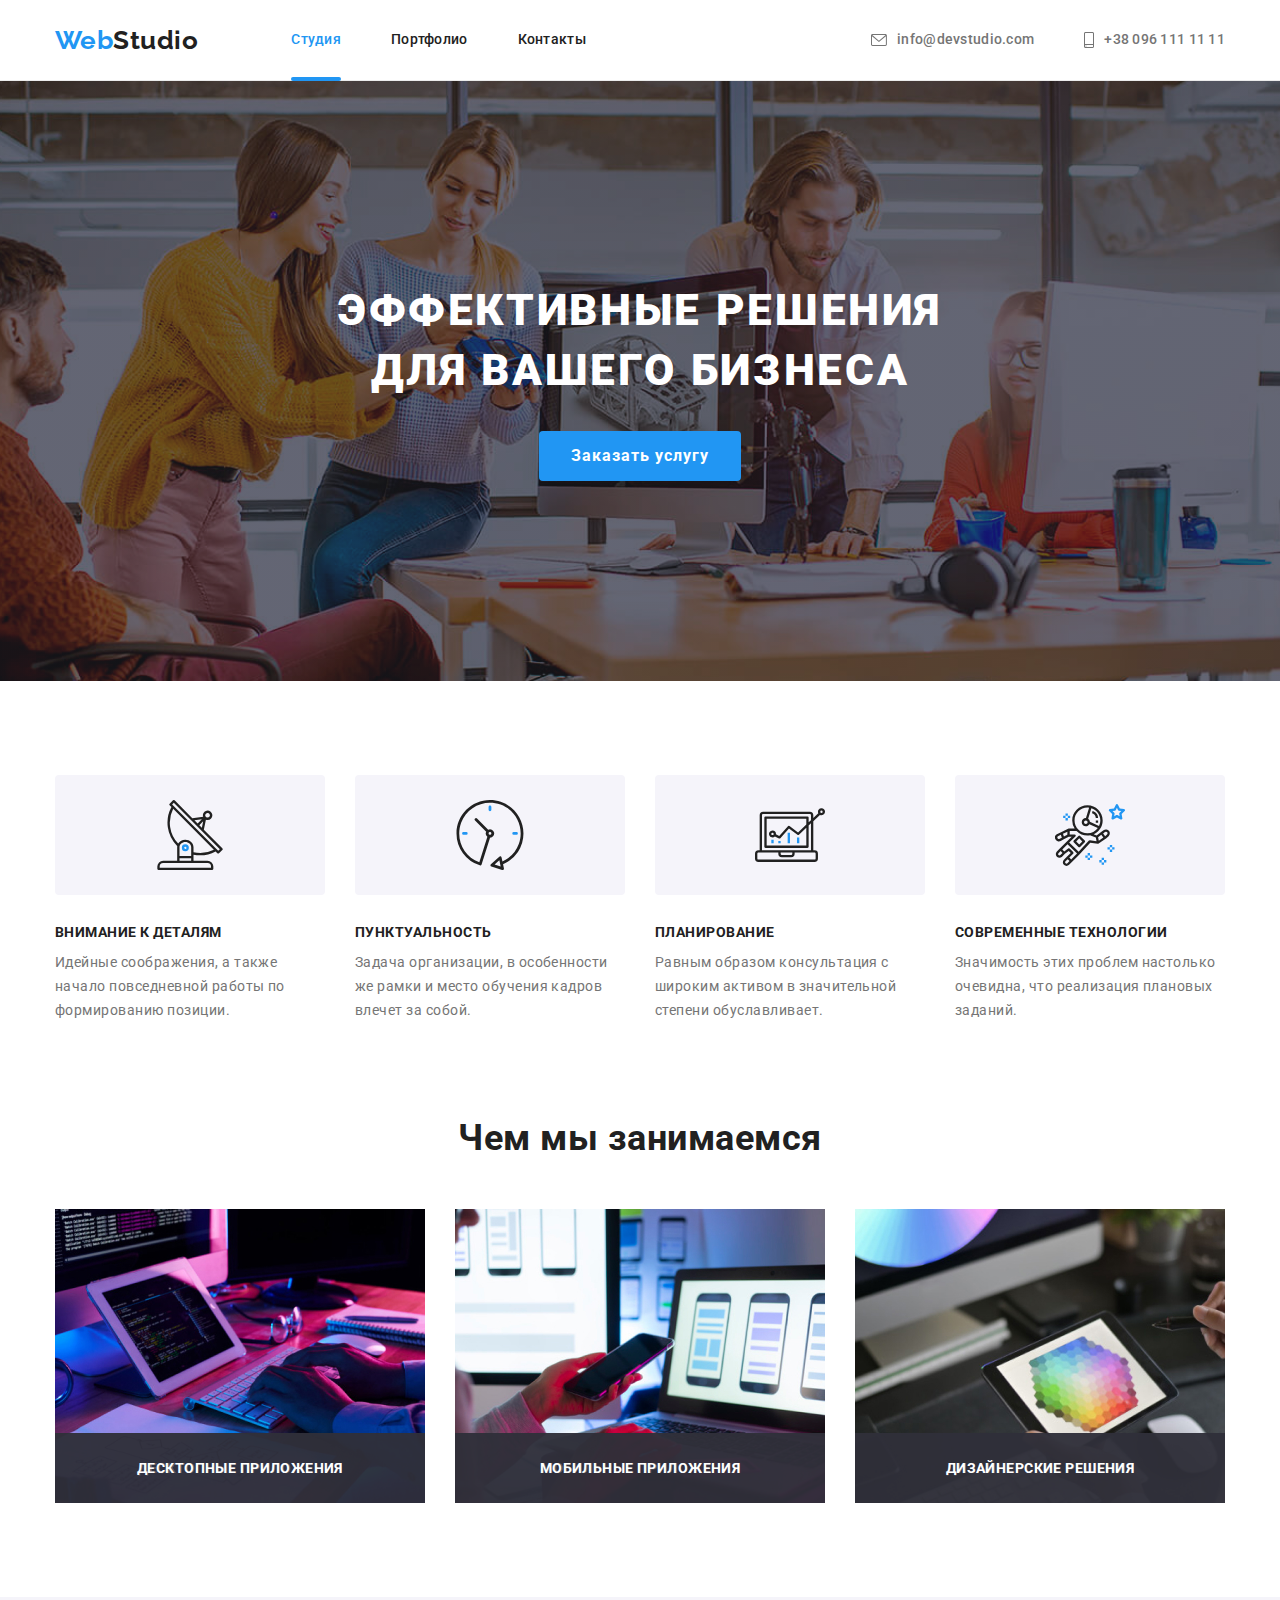
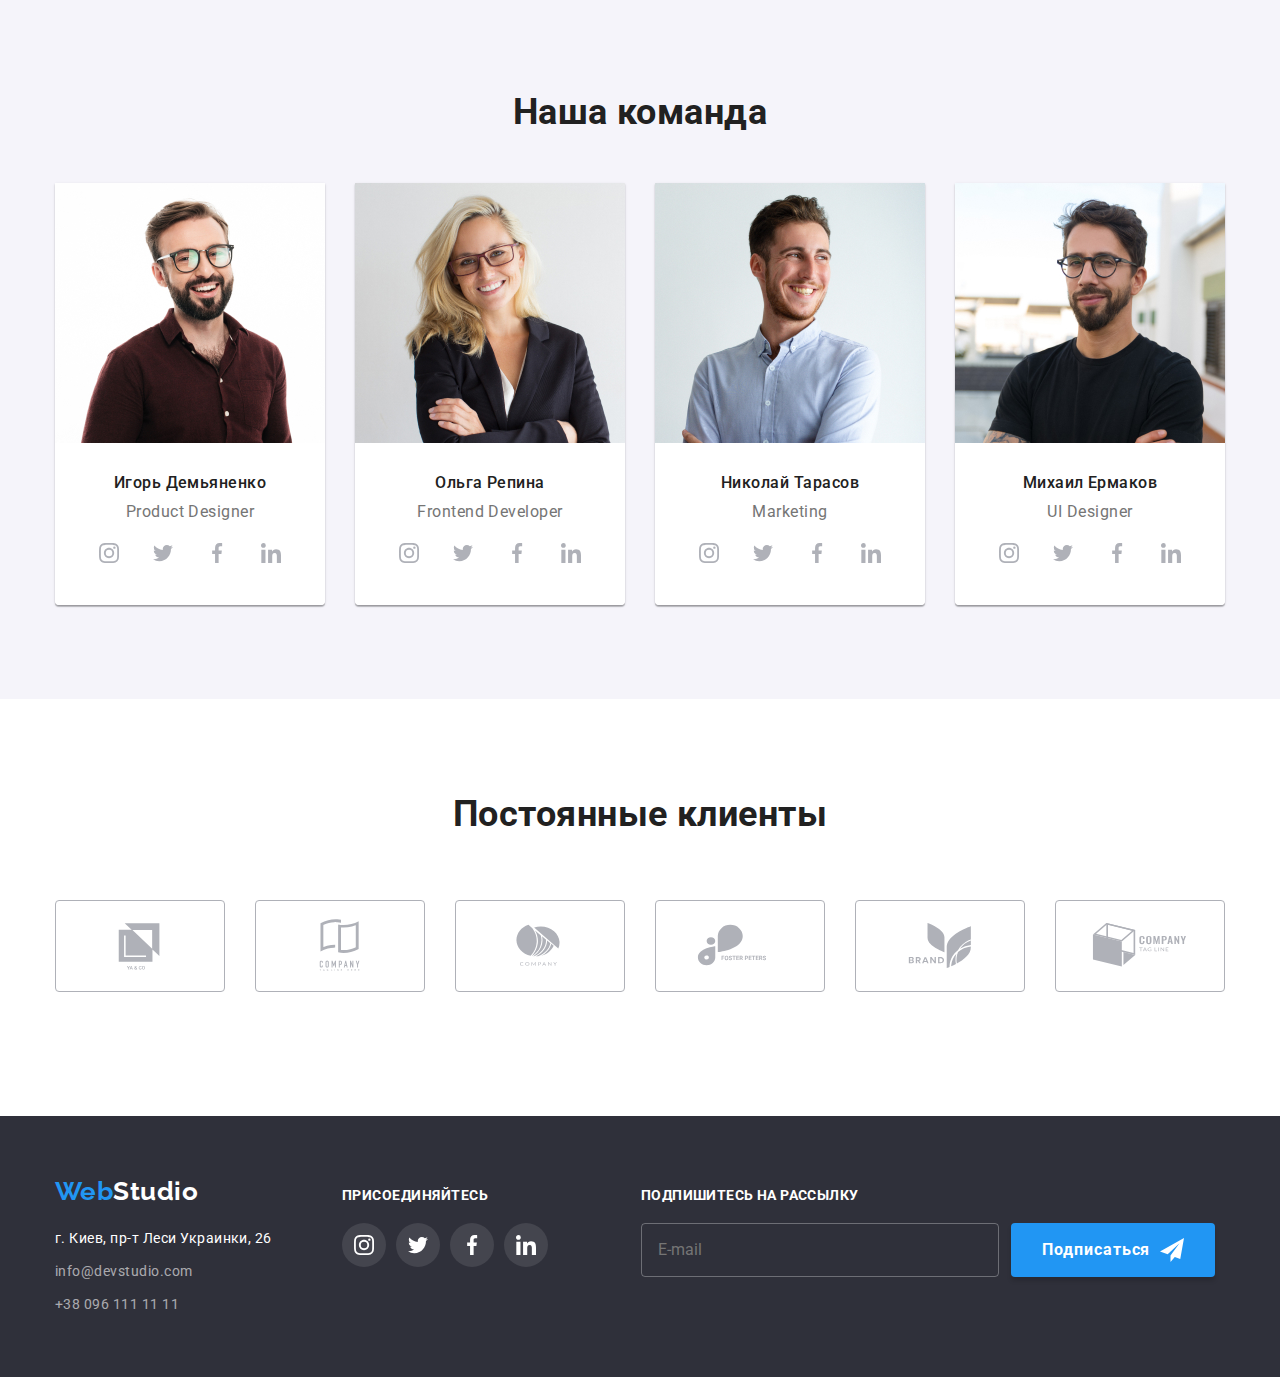
==== commit 5d411645: "выполненные ТЗ по ДЗ№8" ====
--- a/index.html
+++ b/index.html
@@ -26,12 +26,12 @@
           >Web<span class="logo__main">Studio</span></a
         >
 
-        <!-- Кнопка моб.меню -->
+        <!-- моб.меню -->
         <button
-          class="menu-btn is-open"
+          class="menu-btn js-open-menu"
           type="button"
           aria-expanded="false"
-          data-menu-button
+          aria-controls="mobile-menu"
         >
           <svg
             class="menu-btn__icon"
@@ -43,13 +43,69 @@
               class="menu-btn__icon-menu"
               href="./image/sprite.svg#icon-menu-mob"
             ></use>
-            <use
-              class="menu-btn__icon-cross"
-              href="./image/sprite.svg#icon-cross-mob"
-            ></use>
           </svg>
         </button>
 
+        <div class="mobile-menu js-menu-container" id="mobile-menu">
+          <button class="menu-btn menu-btn--cross js-close-menu" type="button">
+            <svg
+              class="menu-btn__icon"
+              width="40"
+              height="40"
+              aria-label="Переключатель мобильного меню"
+            >
+              <use
+                class="menu-btn__icon-menu"
+                href="./image/sprite.svg#icon-cross-mob"
+              ></use>
+            </svg>
+          </button>
+          <ul class="mobile-menu-nav list">
+            <li class="mobile-menu-nav__item">
+              <a class="mobile-menu-nav__link" href="./index.html">Студия</a>
+            </li>
+            <li class="mobile-menu-nav__item">
+              <a class="mobile-menu-nav__link" href="./portfolio.html"
+                >Портфолио</a
+              >
+            </li>
+            <li class="mobile-menu-nav__item">
+              <a class="mobile-menu-nav__link" href="">Контакты</a>
+            </li>
+          </ul>
+
+          <ul class="mobile-menu-contacts list">
+            <li class="mobile-menu-contacts__item">
+              <a class="mobile-menu-contacts__link" href="tel:+38 096 111 11 11"
+                >+38 096 111 11 11</a
+              >
+            </li>
+            <li class="mobile-menu-contacts__item">
+              <a
+                class="mobile-menu-contacts__link mobile-menu-contacts__link--size"
+                href="mailto:info@devstudio.com"
+                >info@devstudio.com</a
+              >
+            </li>
+          </ul>
+
+          <ul class="mobile-menu-socials list">
+            <li class="mobile-menu-socials__item">
+              <a class="mobile-menu-socials__link" href="">Instagram</a>
+            </li>
+            <li class="mobile-menu-socials__item">
+              <a class="mobile-menu-socials__link" href="">Twitter</a>
+            </li>
+            <li class="mobile-menu-socials__item">
+              <a class="mobile-menu-socials__link" href="">Facebook</a>
+            </li>
+            <li class="mobile-menu-socials__item">
+              <a class="mobile-menu-socials__link" href="">LinkedIn</a>
+            </li>
+          </ul>
+        </div>
+
+        <!-- навигация сайта -->
         <nav>
           <ul class="site-nav list">
             <li class="site-nav__item">
@@ -91,7 +147,7 @@
     <!-- Мейн -->
     <main>
       <!-- Герой -->
-      <!-- <section class="hero">
+      <section class="hero">
         <div class="container">
           <h1 class="hero-title">Эффективные решения для вашего бизнеса</h1>
           <button type="button" class="hero-btn" data-modal-open>
@@ -166,7 +222,7 @@
             </div>
           </div>
         </div>
-      </section> -->
+      </section>
 
       <!-- Наши особенности -->
       <section class="section">
@@ -236,32 +292,71 @@
           </h2>
           <ul class="works-list list">
             <li class="works-list__item">
-              <img
-                class="img"
-                src="./image/main/photo1.jpg"
-                alt="картинка с компьютером"
-                width="370"
-              />
+              <picture>
+                <!--изображение для десктоп-->
+                <source
+                  media="(min-width: 1200px)"
+                  srcset="
+                    ./image/main/photo1_lg.jpg    1x,
+                    ./image/main/photo1_lg@2x.jpg 2x
+                  "
+                  type="image/jpg"
+                />
+                <!-- дефолтное изображение -->
+                <img
+                  class="img"
+                  src="./image/main/photo1_lg.jpg"
+                  alt="картинка с компьютером"
+                  width="370"
+                />
+              </picture>
+
               <p class="works-list__text">Десктопные приложения</p>
             </li>
 
             <li class="works-list__item">
-              <img
-                class="img"
-                src="./image/main/photo2.jpg"
-                alt="картинка с ноутбуком"
-                width="370"
-              />
+              <picture>
+                <!--изображение для десктоп-->
+                <source
+                  media="(min-width: 1200px)"
+                  srcset="
+                    ./image/main/photo2_lg.jpg    1x,
+                    ./image/main/photo2_lg@2x.jpg 2x
+                  "
+                  type="image/jpg"
+                />
+                <!-- дефолтное изображение -->
+                <img
+                  class="img"
+                  src="./image/main/photo2_lg.jpg"
+                  alt="картинка с ноутбуком"
+                  width="370"
+                />
+              </picture>
+
               <p class="works-list__text">Мобильные приложения</p>
             </li>
 
             <li class="works-list__item">
-              <img
-                class="img"
-                src="./image/main/photo3.jpg"
-                alt="картинка с планшетом"
-                width="370"
-              />
+              <picture>
+                <!--изображение для десктоп-->
+                <source
+                  media="(min-width: 1200px)"
+                  srcset="
+                    ./image/main/photo3_lg.jpg    1x,
+                    ./image/main/photo3_lg@2x.jpg 2x
+                  "
+                  type="image/jpg"
+                />
+                <!-- дефолтное изображение -->
+                <img
+                  class="img"
+                  src="./image/main/photo3_lg.jpg"
+                  alt="картинка с планшетом"
+                  width="370"
+                />
+              </picture>
+
               <p class="works-list__text">Дизайнерские решения</p>
             </li>
           </ul>
@@ -274,7 +369,45 @@
           <h2 class="container__title">Наша команда</h2>
           <ul class="team-list list">
             <li class="team-list__item">
-              <img src="./image/main/staff1.jpg" alt="сотрудник1" width="270" />
+              <picture>
+                <!--изображение для десктоп-->
+                <source
+                  media="(min-width: 1200px)"
+                  srcset="
+                    ./image/main/team/staff1_lg.jpg    1x,
+                    ./image/main/team/staff1_lg@2x.jpg 2x
+                  "
+                  type="image/jpg"
+                />
+
+                <!--изображение для таблетки-->
+                <source
+                  media="(min-width: 768px)"
+                  srcset="
+                    ./image/main/team/staff1_md.jpg    1x,
+                    ./image/main/team/staff1_md@2x.jpg 2x
+                  "
+                  type="image/jpg"
+                />
+
+                <!--изображение для моб.-->
+                <source
+                  media="(max-width: 767px)"
+                  srcset="
+                    ./image/main/team/staff1_sm.jpg    1x,
+                    ./image/main/team/staff1_sm@2x.jpg 2x
+                  "
+                  type="image/jpg"
+                />
+
+                <!-- дефолтное изображение -->
+                <img
+                  src="./image/main/team/staff1_sm.jpg"
+                  alt="сотрудник1"
+                  width="450"
+                  loading="lazy"
+                />
+              </picture>
               <div class="card-content">
                 <h3 class="card-content__title">Игорь Демьяненко</h3>
                 <p lang="en" class="card-content__text">Product Designer</p>
@@ -335,7 +468,45 @@
             </li>
 
             <li class="team-list__item">
-              <img src="./image/main/staff2.jpg" alt="сотрудник2" width="270" />
+              <picture>
+                <!--изображение для десктоп-->
+                <source
+                  media="(min-width: 1200px)"
+                  srcset="
+                    ./image/main/team/staff2_lg.jpg    1x,
+                    ./image/main/team/staff2_lg@2x.jpg 2x
+                  "
+                  type="image/jpg"
+                />
+
+                <!--изображение для таблетки-->
+                <source
+                  media="(min-width: 768px)"
+                  srcset="
+                    ./image/main/team/staff2_md.jpg    1x,
+                    ./image/main/team/staff2_md@2x.jpg 2x
+                  "
+                  type="image/jpg"
+                />
+
+                <!--изображение для моб.-->
+                <source
+                  media="(max-width: 767px)"
+                  srcset="
+                    ./image/main/team/staff2_sm.jpg    1x,
+                    ./image/main/team/staff2_sm@2x.jpg 2x
+                  "
+                  type="image/jpg"
+                />
+
+                <!-- дефолтное изображение -->
+                <img
+                  src="./image/main/team/staff2_sm.jpg"
+                  alt="сотрудник2"
+                  width="450"
+                  loading="lazy"
+                />
+              </picture>
               <div class="card-content">
                 <h3 class="card-content__title">Ольга Репина</h3>
                 <p lang="en" class="card-content__text">Frontend Developer</p>
@@ -396,7 +567,45 @@
             </li>
 
             <li class="team-list__item">
-              <img src="./image/main/staff3.jpg" alt="сотрудник3" width="270" />
+              <picture>
+                <!--изображение для десктоп-->
+                <source
+                  media="(min-width: 1200px)"
+                  srcset="
+                    ./image/main/team/staff3_lg.jpg    1x,
+                    ./image/main/team/staff3_lg@2x.jpg 2x
+                  "
+                  type="image/jpg"
+                />
+
+                <!--изображение для таблетки-->
+                <source
+                  media="(min-width: 768px)"
+                  srcset="
+                    ./image/main/team/staff3_md.jpg    1x,
+                    ./image/main/team/staff3_md@2x.jpg 2x
+                  "
+                  type="image/jpg"
+                />
+
+                <!--изображение для моб.-->
+                <source
+                  media="(max-width: 767px)"
+                  srcset="
+                    ./image/main/team/staff3_sm.jpg    1x,
+                    ./image/main/team/staff3_sm@2x.jpg 2x
+                  "
+                  type="image/jpg"
+                />
+
+                <!-- дефолтное изображение -->
+                <img
+                  src="./image/main/team/staff3_sm.jpg"
+                  alt="сотрудник3"
+                  width="450"
+                  loading="lazy"
+                />
+              </picture>
               <div class="card-content">
                 <h3 class="card-content__title">Николай Тарасов</h3>
                 <p lang="en" class="card-content__text">Marketing</p>
@@ -457,7 +666,45 @@
             </li>
 
             <li class="team-list__item">
-              <img src="./image/main/staff4.jpg" alt="сотрудник4" width="270" />
+              <picture>
+                <!--изображение для десктоп-->
+                <source
+                  media="(min-width: 1200px)"
+                  srcset="
+                    ./image/main/team/staff4_lg.jpg    1x,
+                    ./image/main/team/staff4_lg@2x.jpg 2x
+                  "
+                  type="image/jpg"
+                />
+
+                <!--изображение для таблетки-->
+                <source
+                  media="(min-width: 768px)"
+                  srcset="
+                    ./image/main/team/staff4_md.jpg    1x,
+                    ./image/main/team/staff4_md@2x.jpg 2x
+                  "
+                  type="image/jpg"
+                />
+
+                <!--изображение для моб.-->
+                <source
+                  media="(max-width: 767px)"
+                  srcset="
+                    ./image/main/team/staff4_sm.jpg    1x,
+                    ./image/main/team/staff4_sm@2x.jpg 2x
+                  "
+                  type="image/jpg"
+                />
+
+                <!-- дефолтное изображение -->
+                <img
+                  src="./image/main/team/staff4_sm.jpg"
+                  alt="сотрудник4"
+                  width="450"
+                  loading="lazy"
+                />
+              </picture>
               <div class="card-content">
                 <h3 class="card-content__title">Михаил Ермаков</h3>
                 <p lang="en" class="card-content__text">UI Designer</p>
@@ -578,7 +825,7 @@
     </main>
 
     <!--Подвал  -->
-    <!-- <footer class="footer">
+    <footer class="footer">
       <div class="footer-container container">
         <div class="logo-section">
           <a href="./index.html" class="logo-ft"
@@ -673,51 +920,7 @@
           </div>
         </form>
       </div>
-    </footer> -->
-
-    <div class="mobile-menu is-open" data-menu>
-      <ul class="mobile-menu-nav list">
-        <li class="mobile-menu-nav__item">
-          <a class="mobile-menu-nav__link" href="./index.html">Студия</a>
-        </li>
-        <li class="mobile-menu-nav__item">
-          <a class="mobile-menu-nav__link" href="./portfolio.html">Портфолио</a>
-        </li>
-        <li class="mobile-menu-nav__item">
-          <a class="mobile-menu-nav__link" href="">Контакты</a>
-        </li>
-      </ul>
-
-      <ul class="mobile-menu-contacts list">
-        <li class="mobile-menu-contacts__item">
-          <a class="mobile-menu-contacts__link" href="tel:+38 096 111 11 11"
-            >+38 096 111 11 11</a
-          >
-        </li>
-        <li class="mobile-menu-contacts__item">
-          <a
-            class="mobile-menu-contacts__link mobile-menu-contacts__link--size"
-            href="mailto:info@devstudio.com"
-            >info@devstudio.com</a
-          >
-        </li>
-      </ul>
-
-      <ul class="mobile-menu-socials list">
-        <li class="mobile-menu-socials__item">
-          <a class="mobile-menu-socials__link" href="">Instagram</a>
-        </li>
-        <li class="mobile-menu-socials__item">
-          <a class="mobile-menu-socials__link" href="">Twitter</a>
-        </li>
-        <li class="mobile-menu-socials__item">
-          <a class="mobile-menu-socials__link" href="">Facebook</a>
-        </li>
-        <li class="mobile-menu-socials__item">
-          <a class="mobile-menu-socials__link" href="">LinkedIn</a>
-        </li>
-      </ul>
-    </div>
+    </footer>
 
     <script src="./js/modal.js"></script>
     <script src="./js/mobile-menu.js"></script>
--- a/css/main.min.css
+++ b/css/main.min.css
@@ -1,2 +1,2 @@
-:root{--primary-text-color: #757575;--title-text-color: #212121;--accent-color: #2196f3;--background-primary-color: #ffffff;--taiming-function: cubic-bezier(0.4, 0, 0.2, 1)}.visually-hidden{position:absolute;width:1px;height:1px;margin:-1px;border:0;padding:0;white-space:nowrap;-webkit-clip-path:inset(100%);clip-path:inset(100%);clip:rect(0 0 0 0);overflow:hidden}body{font-family:"Roboto", sans-serif;letter-spacing:0.03em;background-color:var(--background-primary-color);color:var(--primary-text-color)}h1,h2,h3,h4,h5,h6,p{margin:0}.list{padding:0;margin:0;list-style:none}img{display:block;max-width:100%;height:auto}textarea{resize:none}.header{border-bottom-width:1px;border-bottom-style:solid;border-bottom-color:#ececec}.section{padding-top:60px;padding-bottom:60px}@media screen and (min-width: 1200px){.section{padding-top:94px;padding-bottom:94px}}@media screen and (min-width: 1200px){.section-works{padding-bottom:94px}}.container{padding-left:15px;padding-right:15px;margin-left:auto;margin-right:auto}@media screen and (min-width: 480px){.container{width:480px}}@media screen and (min-width: 768px){.container{width:768px}}@media screen and (min-width: 1200px){.container{width:1200px}}.container__title{margin-bottom:30px;font-size:28px;line-height:1.18;text-align:center;color:var(--title-text-color)}@media screen and (min-width: 1200px){.container__title{margin-bottom:50px;font-size:36px;line-height:1.17}}.logo{font-family:"Raleway", sans-serif;font-weight:700;font-size:24px;line-height:1.17;color:var(--accent-color);text-decoration:none}@media screen and (max-width: 767px){.logo{margin-right:auto}}@media screen and (min-width: 768px){.logo{margin-right:88px}}@media screen and (min-width: 1200px){.logo{margin-right:93px;font-size:26px;line-height:1.19}}.logo__main{color:var(--title-text-color)}@media screen and (max-width: 768px){.container--main-nav{display:-webkit-box;display:-ms-flexbox;display:flex;-webkit-box-align:center;-ms-flex-align:center;align-items:center}}@media screen and (min-width: 768px){.container--main-nav{display:-webkit-box;display:-ms-flexbox;display:flex;-webkit-box-align:center;-ms-flex-align:center;align-items:center}}@media screen and (max-width: 1199px){.site-nav{display:none}}@media screen and (min-width: 768px){.site-nav{display:-webkit-box;display:-ms-flexbox;display:flex}.site-nav__item:not(:last-child){margin-right:50px}.site-nav__link{position:relative;display:block;padding-top:32px;padding-bottom:32px;font-weight:500;font-size:14px;line-height:1.14;letter-spacing:0.02em;color:var(--title-text-color);text-decoration:none;-webkit-transition:color 250ms var(--taiming-function);transition:color 250ms var(--taiming-function)}.site-nav__link:hover,.site-nav__link:focus{color:var(--accent-color)}.site-nav__link.current{color:var(--accent-color)}.site-nav__link.current::after{position:absolute;top:96%;left:0;content:"";display:block;width:100%;height:4px;border-radius:2px;background-color:var(--accent-color)}}@media screen and (max-width: 767px){.auth-nav{display:none}}@media screen and (min-width: 768px) and (max-width: 1199px){.auth-nav{display:-webkit-box;display:-ms-flexbox;display:flex;-webkit-box-orient:vertical;-webkit-box-direction:normal;-ms-flex-direction:column;flex-direction:column;margin-left:auto}.auth-nav__item:not(:last-child){margin-bottom:10px}.auth-nav__link{display:-webkit-box;display:-ms-flexbox;display:flex;-ms-flex-line-pack:center;align-content:center;-webkit-box-align:center;-ms-flex-align:center;align-items:center;font-weight:500;font-size:12px;line-height:1.17;letter-spacing:0.02em;color:var(--primary-text-color);text-decoration:none;-webkit-transition:color 250ms var(--taiming-function);transition:color 250ms var(--taiming-function)}.auth-nav__link:hover,.auth-nav__link:focus{color:var(--accent-color)}.auth-nav__icon{margin-right:10px;fill:currentColor}}@media screen and (min-width: 1200px){.auth-nav{display:-webkit-box;display:-ms-flexbox;display:flex;margin-left:auto}.auth-nav__item:not(:last-child){margin-right:50px}.auth-nav__link{display:-webkit-box;display:-ms-flexbox;display:flex;-ms-flex-line-pack:center;align-content:center;-webkit-box-align:center;-ms-flex-align:center;align-items:center;padding-top:32px;padding-bottom:32px;font-weight:500;font-size:14px;line-height:1.14;letter-spacing:0.02em;color:var(--primary-text-color);text-decoration:none;-webkit-transition:color 250ms var(--taiming-function);transition:color 250ms var(--taiming-function)}.auth-nav__link:hover,.auth-nav__link:focus{color:var(--accent-color)}.auth-nav__icon{margin-right:10px;fill:currentColor}}.mobile-menu{position:fixed;top:0;left:0;width:100vw;height:100vh;padding:48px 40px;display:-webkit-box;display:-ms-flexbox;display:flex;-webkit-box-orient:vertical;-webkit-box-direction:normal;-ms-flex-direction:column;flex-direction:column;background-color:#fff;-webkit-transform:translateX(0);transform:translateX(0)}.mobile-menu.is-open{-webkit-transform:translateX(100%);transform:translateX(100%)}@media screen and (min-width: 768px){.mobile-menu{display:none}}.mobile-menu-nav{font-weight:500;font-size:40px;line-height:1.18;letter-spacing:0.02em}.mobile-menu-nav__item{display:block}.mobile-menu-nav__item:not(:last-child){margin-bottom:32px}.mobile-menu-nav__link{color:#212121;text-decoration:none;-webkit-transition:color 250ms var(--taiming-function);transition:color 250ms var(--taiming-function)}.mobile-menu-nav__link:hover{color:var(--accent-color)}.mobile-menu-contacts{margin-top:auto;font-weight:500;font-size:34px;line-height:1.18;letter-spacing:0.02em}.mobile-menu-contacts__item{margin-bottom:32px}.mobile-menu-contacts__link{color:var(--primary-text-color);text-decoration:none;-webkit-transition:color 250ms var(--taiming-function);transition:color 250ms var(--taiming-function)}.mobile-menu-contacts__link--size{margin-bottom:64px;font-size:24px;line-height:1.17}.mobile-menu-contacts__link:hover{color:var(--accent-color)}.mobile-menu-socials{display:-webkit-box;display:-ms-flexbox;display:flex;font-weight:500;font-size:18px;line-height:1.22;letter-spacing:0.02em}.mobile-menu-socials__item:not(:last-child){border-right:1px solid rgba(33,33,33,0.2);margin-right:10px}.mobile-menu-socials__link{padding-right:10px;color:var(--accent-color);text-decoration:none}.menu-btn{display:-webkit-inline-box;display:-ms-inline-flexbox;display:inline-flex;margin:10px 0;padding:0;border:none;background-color:transparent;z-index:100}.menu-btn__icon-cross{display:none}.menu-btn__icon{-webkit-transition:fill 250ms var(--taiming-function);transition:fill 250ms var(--taiming-function)}.menu-btn__icon:hover{fill:var(--accent-color)}@media screen and (min-width: 768px){.menu-btn{display:none}}.menu-btn.is-open .menu-btn__icon-cross{display:block}.menu-btn.is-open .menu-btn__icon-menu{display:none}.feature-list__icon{display:-webkit-box;display:-ms-flexbox;display:flex;-webkit-box-pack:center;-ms-flex-pack:center;justify-content:center;-webkit-box-align:center;-ms-flex-align:center;align-items:center;margin-bottom:30px;width:100%;height:120px;border-radius:4px;background-color:#f5f4fa}.feature-list__title{margin-bottom:10px;font-size:14px;line-height:1.14;text-transform:uppercase;color:var(--title-text-color)}.feature-list__text{font-size:14px;line-height:1.71}@media screen and (max-width: 767px){.feature-list__title{text-align:center}.feature-list__item:not(:last-child){margin-bottom:30px}}@media screen and (min-width: 768px){.feature-list{display:-webkit-box;display:-ms-flexbox;display:flex;-ms-flex-wrap:wrap;flex-wrap:wrap;-webkit-box-pack:center;-ms-flex-pack:center;justify-content:center;margin:-15px}.feature-list__item{margin:15px;-ms-flex-preferred-size:calc((100% - 60px) / 2);flex-basis:calc((100% - 60px) / 2)}}@media screen and (min-width: 1200px){.feature-list{-ms-flex-wrap:nowrap;flex-wrap:nowrap}.feature-list__item{-ms-flex-preferred-size:calc((100% - 90px) / 4);flex-basis:calc((100% - 90px) / 4)}}.works-list{display:-webkit-box;display:-ms-flexbox;display:flex}.works-list__item{-ms-flex-preferred-size:calc(100% / 3);flex-basis:calc(100% / 3)}.works-list__item:not(:last-child){margin-right:30px}.works-list__item{position:relative}.works-list__text{position:absolute;bottom:0;left:0;content:"";display:-webkit-box;display:-ms-flexbox;display:flex;-webkit-box-pack:center;-ms-flex-pack:center;justify-content:center;-webkit-box-align:center;-ms-flex-align:center;align-items:center;width:100%;height:70px;font-size:14px;font-weight:700;letter-spacing:0.03em;text-transform:uppercase;color:#fff;background-color:rgba(47,48,58,0.8)}@media screen and (max-width: 1199px){.works-list{display:none}}@media screen and (max-width: 1199px){.container__title--hidden{position:absolute;width:1px;height:1px;margin:-1px;border:0;padding:0;white-space:nowrap;-webkit-clip-path:inset(100%);clip-path:inset(100%);clip:rect(0 0 0 0);overflow:hidden}}.team{background-color:#f5f4fa}.team-list__item{text-align:center;-webkit-box-shadow:0px 1px 3px rgba(0,0,0,0.12),0px 1px 1px rgba(0,0,0,0.14),0px 2px 1px rgba(0,0,0,0.2);box-shadow:0px 1px 3px rgba(0,0,0,0.12),0px 1px 1px rgba(0,0,0,0.14),0px 2px 1px rgba(0,0,0,0.2);border-radius:0 0 4px 4px;overflow:hidden}@media screen and (max-width: 767px){.team-list__item:not(:last-child){margin-bottom:30px}}@media screen and (min-width: 768px){.team-list{display:-webkit-box;display:-ms-flexbox;display:flex;-ms-flex-wrap:wrap;flex-wrap:wrap;-webkit-box-pack:center;-ms-flex-pack:center;justify-content:center;margin:-15px}.team-list__item{-ms-flex-preferred-size:calc((100% - 60px) / 2);flex-basis:calc((100% - 60px) / 2);margin:15px}}@media screen and (min-width: 1200px){.team-list{display:-webkit-box;display:-ms-flexbox;display:flex;-ms-flex-wrap:nowrap;flex-wrap:nowrap}.team-list__item{-ms-flex-preferred-size:calc((100% - 90px) / 4);flex-basis:calc((100% - 90px) / 4)}}.card-content{padding:30px 0;background-color:var(--background-primary-color)}.card-content__title{font-weight:500;font-size:16px;line-height:1.19;color:var(--title-text-color)}.card-content__text{margin-top:10px;margin-bottom:10px;line-height:1.19}.socials{display:-webkit-box;display:-ms-flexbox;display:flex;-webkit-box-pack:center;-ms-flex-pack:center;justify-content:center;-webkit-box-align:center;-ms-flex-align:center;align-items:center;background-color:var(--background-primary-color)}.socials__item:not(:last-child){margin-right:10px}.socials__link{display:-webkit-box;display:-ms-flexbox;display:flex;-webkit-box-pack:center;-ms-flex-pack:center;justify-content:center;-webkit-box-align:center;-ms-flex-align:center;align-items:center;width:44px;height:44px;border-radius:50%;-webkit-transition:background-color 250ms var(--taiming-function);transition:background-color 250ms var(--taiming-function)}.socials__icon{fill:#afb1b8;-webkit-transition:fill 250ms var(--taiming-function);transition:fill 250ms var(--taiming-function)}.socials__link:hover .socials__icon,.socials__link:focus .socials__icon{fill:#ffffff}.socials__link:hover,.socials__link:focus{background-color:var(--accent-color)}.clients-list{margin:-15px;display:-webkit-box;display:-ms-flexbox;display:flex;-ms-flex-wrap:wrap;flex-wrap:wrap;-webkit-box-pack:center;-ms-flex-pack:center;justify-content:center}.clients-list__logo{display:-webkit-box;display:-ms-flexbox;display:flex;-webkit-box-pack:center;-ms-flex-pack:center;justify-content:center;-webkit-box-align:center;-ms-flex-align:center;align-items:center;width:100%;height:92px;border-radius:4px;border:1px solid #afb1b8;-webkit-transition:border-color 250ms var(--taiming-function);transition:border-color 250ms var(--taiming-function)}.clients-list__icon{fill:#afb1b8;-webkit-transition:fill 250ms var(--taiming-function);transition:fill 250ms var(--taiming-function)}.clients-list__logo:hover,.clients-list__logo:focus{border-color:var(--accent-color)}.clients-list__logo:hover .clients-list__icon,.clients-list__logo:focus .clients-list__icon{fill:var(--accent-color)}@media screen and (max-width: 768px){.clients-list__item{margin:15px;-ms-flex-preferred-size:calc((100% - 60px) / 2);flex-basis:calc((100% - 60px) / 2)}}@media screen and (min-width: 768px){.clients-list__item{margin:15px;-ms-flex-preferred-size:calc((100% - 90px) / 3);flex-basis:calc((100% - 90px) / 3)}}@media screen and (min-width: 1200px){.clients-list{-ms-flex-wrap:nowrap;flex-wrap:nowrap;margin:15px;-ms-flex-preferred-size:calc((100% - 180px) / 6);flex-basis:calc((100% - 180px) / 6)}.clients-list__logo{width:170px}}
+:root{--primary-text-color: #757575;--title-text-color: #212121;--accent-color: #2196f3;--background-primary-color: #ffffff;--taiming-function: cubic-bezier(0.4, 0, 0.2, 1)}.visually-hidden{position:absolute;width:1px;height:1px;margin:-1px;border:0;padding:0;white-space:nowrap;-webkit-clip-path:inset(100%);clip-path:inset(100%);clip:rect(0 0 0 0);overflow:hidden}body{font-family:"Roboto", sans-serif;letter-spacing:0.03em;background-color:var(--background-primary-color);color:var(--primary-text-color)}h1,h2,h3,h4,h5,h6,p{margin:0}.list{padding:0;margin:0;list-style:none}img{display:block;max-width:100%;height:auto}textarea{resize:none}.header{border-bottom-width:1px;border-bottom-style:solid;border-bottom-color:#ececec}.section{padding-top:60px;padding-bottom:60px}@media screen and (min-width: 1200px){.section{padding-top:94px;padding-bottom:94px}}@media screen and (min-width: 1200px){.section-works{padding-bottom:94px}}.container{padding-left:15px;padding-right:15px;margin-left:auto;margin-right:auto}@media screen and (min-width: 480px){.container{width:480px}}@media screen and (min-width: 768px){.container{width:768px}}@media screen and (min-width: 1200px){.container{width:1200px}}.container__title{margin-bottom:30px;font-size:28px;line-height:1.18;text-align:center;color:var(--title-text-color)}@media screen and (min-width: 1200px){.container__title{margin-bottom:50px;font-size:36px;line-height:1.17}}.logo{font-family:"Raleway", sans-serif;font-weight:700;font-size:24px;line-height:1.17;color:var(--accent-color);text-decoration:none}@media screen and (max-width: 767px){.logo{margin-right:auto}}@media screen and (min-width: 768px){.logo{margin-right:88px}}@media screen and (min-width: 1200px){.logo{margin-right:93px;font-size:26px;line-height:1.19}}.logo__main{color:var(--title-text-color)}@media screen and (max-width: 768px){.container--main-nav{display:-webkit-box;display:-ms-flexbox;display:flex;-webkit-box-align:center;-ms-flex-align:center;align-items:center}}@media screen and (min-width: 768px){.container--main-nav{display:-webkit-box;display:-ms-flexbox;display:flex;-webkit-box-align:center;-ms-flex-align:center;align-items:center}}@media screen and (max-width: 1199px){.site-nav{display:none}}@media screen and (min-width: 768px){.site-nav{display:-webkit-box;display:-ms-flexbox;display:flex}.site-nav__item:not(:last-child){margin-right:50px}.site-nav__link{position:relative;display:block;padding-top:32px;padding-bottom:32px;font-weight:500;font-size:14px;line-height:1.14;letter-spacing:0.02em;color:var(--title-text-color);text-decoration:none;-webkit-transition:color 250ms var(--taiming-function);transition:color 250ms var(--taiming-function)}.site-nav__link:hover,.site-nav__link:focus{color:var(--accent-color)}.site-nav__link.current{color:var(--accent-color)}.site-nav__link.current::after{position:absolute;top:96%;left:0;content:"";display:block;width:100%;height:4px;border-radius:2px;background-color:var(--accent-color)}}@media screen and (max-width: 767px){.auth-nav{display:none}}@media screen and (min-width: 768px) and (max-width: 1199px){.auth-nav{display:-webkit-box;display:-ms-flexbox;display:flex;-webkit-box-orient:vertical;-webkit-box-direction:normal;-ms-flex-direction:column;flex-direction:column;margin-left:auto}.auth-nav__item:not(:last-child){margin-bottom:10px}.auth-nav__link{display:-webkit-box;display:-ms-flexbox;display:flex;-ms-flex-line-pack:center;align-content:center;-webkit-box-align:center;-ms-flex-align:center;align-items:center;font-weight:500;font-size:12px;line-height:1.17;letter-spacing:0.02em;color:var(--primary-text-color);text-decoration:none;-webkit-transition:color 250ms var(--taiming-function);transition:color 250ms var(--taiming-function)}.auth-nav__link:hover,.auth-nav__link:focus{color:var(--accent-color)}.auth-nav__icon{margin-right:10px;fill:currentColor}}@media screen and (min-width: 1200px){.auth-nav{display:-webkit-box;display:-ms-flexbox;display:flex;margin-left:auto}.auth-nav__item:not(:last-child){margin-right:50px}.auth-nav__link{display:-webkit-box;display:-ms-flexbox;display:flex;-ms-flex-line-pack:center;align-content:center;-webkit-box-align:center;-ms-flex-align:center;align-items:center;padding-top:32px;padding-bottom:32px;font-weight:500;font-size:14px;line-height:1.14;letter-spacing:0.02em;color:var(--primary-text-color);text-decoration:none;-webkit-transition:color 250ms var(--taiming-function);transition:color 250ms var(--taiming-function)}.auth-nav__link:hover,.auth-nav__link:focus{color:var(--accent-color)}.auth-nav__icon{margin-right:10px;fill:currentColor}}.mobile-menu{position:fixed;top:0;left:0;width:100vw;height:100vh;padding:48px 40px;display:-webkit-box;display:-ms-flexbox;display:flex;-webkit-box-orient:vertical;-webkit-box-direction:normal;-ms-flex-direction:column;flex-direction:column;background-color:#fff;z-index:100;-webkit-transform:translateX(100%);transform:translateX(100%);-webkit-transition:-webkit-transform 250ms ease-in-out;transition:-webkit-transform 250ms ease-in-out;transition:transform 250ms ease-in-out;transition:transform 250ms ease-in-out, -webkit-transform 250ms ease-in-out}.mobile-menu.is-open{-webkit-transform:translateX(0);transform:translateX(0)}@media screen and (min-width: 768px){.mobile-menu{display:none}}.mobile-menu-nav{font-weight:500;font-size:40px;line-height:1.18;letter-spacing:0.02em}.mobile-menu-nav__item{display:block}.mobile-menu-nav__item:not(:last-child){margin-bottom:32px}.mobile-menu-nav__link{color:#212121;text-decoration:none;-webkit-transition:color 250ms var(--taiming-function);transition:color 250ms var(--taiming-function)}.mobile-menu-nav__link:hover{color:var(--accent-color)}.mobile-menu-contacts{margin-top:auto;font-weight:500;font-size:34px;line-height:1.18;letter-spacing:0.02em}.mobile-menu-contacts__item{margin-bottom:32px}.mobile-menu-contacts__link{color:var(--primary-text-color);text-decoration:none;-webkit-transition:color 250ms var(--taiming-function);transition:color 250ms var(--taiming-function)}.mobile-menu-contacts__link--size{margin-bottom:64px;font-size:24px;line-height:1.17}.mobile-menu-contacts__link:hover{color:var(--accent-color)}.mobile-menu-socials{display:-webkit-box;display:-ms-flexbox;display:flex;font-weight:500;font-size:18px;line-height:1.22;letter-spacing:0.02em}.mobile-menu-socials__item:not(:last-child){border-right:1px solid rgba(33,33,33,0.2);margin-right:10px}.mobile-menu-socials__link{padding-right:10px;color:var(--accent-color);text-decoration:none}.hero{margin-left:auto;margin-right:auto;background-position:center;background-size:cover;background-repeat:no-repeat;text-align:center;background-color:#c4c4c4;background-image:-webkit-gradient(linear, left top, right top, from(rgba(47,48,58,0.4)), to(rgba(47,48,58,0.4))),url(../image/main/hero/hero_sm.jpg);background-image:linear-gradient(to right, rgba(47,48,58,0.4), rgba(47,48,58,0.4)),url(../image/main/hero/hero_sm.jpg)}@media screen and (max-width: 1199px){.hero{max-width:100%;height:400px;padding-top:118px;padding-bottom:118px}}@media screen and (min-width: 1200px){.hero{max-width:1600px;height:600px;background-size:auto;padding-top:200px;padding-bottom:200px}}@media (min-device-pixel-ratio: 2), (-webkit-min-device-pixel-ratio: 2), (min-resolution: 192dpi), (min-resolution: 2dppx){.hero{background-image:-webkit-gradient(linear, left top, right top, from(rgba(47,48,58,0.4)), to(rgba(47,48,58,0.4))),url(../image/main/hero/hero_sm@2x.jpg);background-image:linear-gradient(to right, rgba(47,48,58,0.4), rgba(47,48,58,0.4)),url(../image/main/hero/hero_sm@2x.jpg)}}@media screen and (min-width: 768px){.hero{background-image:-webkit-gradient(linear, left top, right top, from(rgba(47,48,58,0.4)), to(rgba(47,48,58,0.4))),url(../image/main/hero/hero_md.jpg);background-image:linear-gradient(to right, rgba(47,48,58,0.4), rgba(47,48,58,0.4)),url(../image/main/hero/hero_md.jpg)}}@media screen and (min-width: 768px) and (min-device-pixel-ratio: 2), screen and (min-width: 768px) and (-webkit-min-device-pixel-ratio: 2), screen and (min-width: 768px) and (min-resolution: 192dpi), screen and (min-width: 768px) and (min-resolution: 2dppx){.hero{background-image:-webkit-gradient(linear, left top, right top, from(rgba(47,48,58,0.4)), to(rgba(47,48,58,0.4))),url(../image/main/hero/hero_md@2x.jpg);background-image:linear-gradient(to right, rgba(47,48,58,0.4), rgba(47,48,58,0.4)),url(../image/main/hero/hero_md@2x.jpg)}}@media screen and (min-width: 1200px){.hero{background-image:-webkit-gradient(linear, left top, right top, from(rgba(47,48,58,0.4)), to(rgba(47,48,58,0.4))),url(../image/main/hero/hero_lg.png);background-image:linear-gradient(to right, rgba(47,48,58,0.4), rgba(47,48,58,0.4)),url(../image/main/hero/hero_lg.png)}}@media screen and (min-width: 1200px) and (min-device-pixel-ratio: 2), screen and (min-width: 1200px) and (-webkit-min-device-pixel-ratio: 2), screen and (min-width: 1200px) and (min-resolution: 192dpi), screen and (min-width: 1200px) and (min-resolution: 2dppx){.hero{background-image:-webkit-gradient(linear, left top, right top, from(rgba(47,48,58,0.4)), to(rgba(47,48,58,0.4))),url(../image/main/hero/hero_lg@2x.png);background-image:linear-gradient(to right, rgba(47,48,58,0.4), rgba(47,48,58,0.4)),url(../image/main/hero/hero_lg@2x.png)}}.hero-title{margin-right:auto;margin-left:auto;margin-bottom:30px;font-weight:900;font-size:44px;line-height:1.36;letter-spacing:0.06em;text-transform:uppercase;color:#ffffff}@media screen and (max-width: 1199px){.hero-title{width:360px;font-size:26px;line-height:1.62}}@media screen and (min-width: 1200px){.hero-title{width:696px}}.backdrop{position:fixed;top:0;left:0;width:100%;height:100%;z-index:70;background-color:rgba(0,0,0,0.2);opacity:1;-webkit-transition:opacity 250ms var(--taiming-function),visibility 250ms var(--taiming-function);transition:opacity 250ms var(--taiming-function),visibility 250ms var(--taiming-function)}.backdrop.is-hidden{opacity:0;visibility:hidden;pointer-events:none}.backdrop.is-hidden .modal{-webkit-transform:translate(-50%, -50%) scale(0.7);transform:translate(-50%, -50%) scale(0.7)}.modal{position:absolute;left:50%;top:50%;padding:40px;width:450px;height:609px;background-color:#fff;-webkit-box-shadow:0px 1px 3px rgba(0,0,0,0.12),0px 1px 1px rgba(0,0,0,0.14),0px 2px 1px rgba(0,0,0,0.2);box-shadow:0px 1px 3px rgba(0,0,0,0.12),0px 1px 1px rgba(0,0,0,0.14),0px 2px 1px rgba(0,0,0,0.2);border-radius:4px;-webkit-transform:translate(-50%, -50%) scale(1);transform:translate(-50%, -50%) scale(1);-webkit-transition:-webkit-transform 250ms var(--taiming-function);transition:-webkit-transform 250ms var(--taiming-function);transition:transform 250ms var(--taiming-function);transition:transform 250ms var(--taiming-function), -webkit-transform 250ms var(--taiming-function)}.modal-btn{position:absolute;top:8px;right:8px;display:-webkit-box;display:-ms-flexbox;display:flex;-webkit-box-align:center;-ms-flex-align:center;align-items:center;-webkit-box-pack:center;-ms-flex-pack:center;justify-content:center;padding:0;width:30px;height:30px;background-color:transparent;border:1px solid rgba(0,0,0,0.1);border-radius:50%;cursor:pointer;-webkit-transition:fill 250ms var(--taiming-function);transition:fill 250ms var(--taiming-function)}.modal-btn:hover,.modal-btn:focus{fill:var(--accent-color)}@media screen and (min-width: 1200px){.modal{width:528px;height:581px}}.form{margin-left:auto;margin-right:auto}.form-btn{padding:10px 55px;font-family:inherit;font-weight:700;font-size:16px;line-height:1.88;letter-spacing:0.06em;cursor:pointer;background:#188ce8;color:#fff;-webkit-box-shadow:0px 4px 4px rgba(0,0,0,0.15);box-shadow:0px 4px 4px rgba(0,0,0,0.15);border-radius:4px;border:none}.form-title{display:block;margin-bottom:12px;font-size:20px;line-height:1.5;text-align:center;letter-spacing:0.03em;color:#212121}@media screen and (min-width: 1200px){.form-title{line-height:1.15}}.form-group{display:block;margin-bottom:10px}.form-label{display:block;margin-bottom:4px;font-size:12px;line-height:1.17;letter-spacing:0.01em;text-align:left;color:var(--primary-text-color)}.form-input{padding:12px 5px 12px 42px;width:100%;border:1px solid rgba(33,33,33,0.2);border-radius:4px;cursor:pointer;outline:transparent;-webkit-transition:border 250ms var(--taiming-function);transition:border 250ms var(--taiming-function)}.form-input:focus,.form-comment:focus{border:1px solid var(--accent-color)}.form-field{position:relative}.form-icon{position:absolute;left:12px;top:50%;-webkit-transform:translateY(-50%);transform:translateY(-50%);-webkit-transition:fill 250ms var(--taiming-function);transition:fill 250ms var(--taiming-function)}.form-input:focus ~ .form-icon{fill:var(--accent-color)}.form-textarea{display:block;margin-bottom:20px}.form-comment{display:block;height:120px;padding:12px 16px;width:100%;border:1px solid rgba(33,33,33,0.2);border-radius:4px;outline:transparent;resize:none;cursor:pointer}.form-comment::-webkit-input-placeholder{font-weight:400;font-size:12px;line-height:1.14;letter-spacing:0.01em;color:rgba(117,117,117,0.5)}.form-comment:-ms-input-placeholder{font-weight:400;font-size:12px;line-height:1.14;letter-spacing:0.01em;color:rgba(117,117,117,0.5)}.form-comment::-ms-input-placeholder{font-weight:400;font-size:12px;line-height:1.14;letter-spacing:0.01em;color:rgba(117,117,117,0.5)}.form-comment::placeholder{font-weight:400;font-size:12px;line-height:1.14;letter-spacing:0.01em;color:rgba(117,117,117,0.5)}.form-policy{display:-webkit-box;display:-ms-flexbox;display:flex;-webkit-box-align:center;-ms-flex-align:center;align-items:center;margin-bottom:30px}.policy-text{font-size:12px;line-height:1.17;letter-spacing:0.03em}@media screen and (min-width: 1200px){.policy-text{font-size:14px;line-height:1.71;letter-spacing:0.03em}}.policy-doc{color:var(--accent-color)}.custom-checkbox{display:block;width:16px;height:15px;margin-right:8px;border:2px solid #212121;border-radius:2px;-webkit-transition:border-color 250ms var(--taiming-function);transition:border-color 250ms var(--taiming-function)}.checkbox:focus+.custom-checkbox{border-color:var(--accent-color)}.checkbox:checked+.custom-checkbox{border-color:var(--accent-color);background-color:var(--accent-color);background-image:url(../image/icon/icon-check.svg);background-size:contain;background-origin:border-box}.hero-btn{padding:10px 32px;border:none;border-radius:4px;font-family:inherit;font-weight:700;font-size:16px;line-height:1.88;letter-spacing:0.06em;cursor:pointer;color:#ffffff;background-color:var(--accent-color);-webkit-transform:box-shadow 250ms var(--taiming-function);transform:box-shadow 250ms var(--taiming-function)}.hero-btn:hover,.hero-btn:focus{-webkit-box-shadow:0px 4px 4px rgba(0,0,0,0.15);box-shadow:0px 4px 4px rgba(0,0,0,0.15)}.portfolio-btn .btn{padding:6px 22px;border:none;border-radius:4px;font-family:inherit;font-weight:500;font-size:16px;line-height:1.63;cursor:pointer;color:var(--title-text-color);background-color:#f5f4fa;-webkit-transition:color 250ms var(--taiming-function),background-color 250ms var(--taiming-function),-webkit-box-shadow 250ms var(--taiming-function);transition:color 250ms var(--taiming-function),background-color 250ms var(--taiming-function),-webkit-box-shadow 250ms var(--taiming-function);transition:color 250ms var(--taiming-function),background-color 250ms var(--taiming-function),box-shadow 250ms var(--taiming-function);transition:color 250ms var(--taiming-function),background-color 250ms var(--taiming-function),box-shadow 250ms var(--taiming-function),-webkit-box-shadow 250ms var(--taiming-function)}.portfolio-btn .btn:hover,.portfolio-btn .btn:focus{color:#ffffff;background-color:var(--accent-color);-webkit-box-shadow:0px 3px 1px rgba(0,0,0,0.1),0px 1px 2px rgba(0,0,0,0.08),0px 2px 2px rgba(0,0,0,0.12);box-shadow:0px 3px 1px rgba(0,0,0,0.1),0px 1px 2px rgba(0,0,0,0.08),0px 2px 2px rgba(0,0,0,0.12)}.menu-btn{min-height:40px;min-width:40px;display:-webkit-box;display:-ms-flexbox;display:flex;-webkit-box-align:center;-ms-flex-align:center;align-items:center;-webkit-box-pack:center;-ms-flex-pack:center;justify-content:center;margin:0;padding:0;background-color:transparent;cursor:pointer;border:none;border-radius:50%;outline:none;-webkit-transition:-webkit-transform 250ms ease-in-out;transition:-webkit-transform 250ms ease-in-out;transition:transform 250ms ease-in-out;transition:transform 250ms ease-in-out, -webkit-transform 250ms ease-in-out}.menu-btn__icon{-webkit-transition:fill 250ms var(--taiming-function);transition:fill 250ms var(--taiming-function)}.menu-btn__icon:hover{fill:var(--accent-color)}.menu-btn--cross{position:absolute;top:10px;right:15px}@media screen and (min-width: 768px){.menu-btn{display:none}}.feature-list__icon{display:-webkit-box;display:-ms-flexbox;display:flex;-webkit-box-pack:center;-ms-flex-pack:center;justify-content:center;-webkit-box-align:center;-ms-flex-align:center;align-items:center;margin-bottom:30px;width:100%;height:120px;border-radius:4px;background-color:#f5f4fa}.feature-list__title{margin-bottom:10px;font-size:14px;line-height:1.14;text-transform:uppercase;color:var(--title-text-color)}.feature-list__text{font-size:14px;line-height:1.71}@media screen and (max-width: 767px){.feature-list__title{text-align:center}.feature-list__item:not(:last-child){margin-bottom:30px}}@media screen and (min-width: 768px){.feature-list{display:-webkit-box;display:-ms-flexbox;display:flex;-ms-flex-wrap:wrap;flex-wrap:wrap;-webkit-box-pack:center;-ms-flex-pack:center;justify-content:center;margin:-15px}.feature-list__item{margin:15px;-ms-flex-preferred-size:calc((100% - 60px) / 2);flex-basis:calc((100% - 60px) / 2)}}@media screen and (min-width: 1200px){.feature-list{-ms-flex-wrap:nowrap;flex-wrap:nowrap}.feature-list__item{-ms-flex-preferred-size:calc((100% - 90px) / 4);flex-basis:calc((100% - 90px) / 4)}}.works-list{display:-webkit-box;display:-ms-flexbox;display:flex}.works-list__item{-ms-flex-preferred-size:calc(100% / 3);flex-basis:calc(100% / 3)}.works-list__item:not(:last-child){margin-right:30px}.works-list__item{position:relative}.works-list__text{position:absolute;bottom:0;left:0;content:"";display:-webkit-box;display:-ms-flexbox;display:flex;-webkit-box-pack:center;-ms-flex-pack:center;justify-content:center;-webkit-box-align:center;-ms-flex-align:center;align-items:center;width:100%;height:70px;font-size:14px;font-weight:700;letter-spacing:0.03em;text-transform:uppercase;color:#fff;background-color:rgba(47,48,58,0.8)}@media screen and (max-width: 1199px){.works-list{display:none}}@media screen and (max-width: 1199px){.container__title--hidden{position:absolute;width:1px;height:1px;margin:-1px;border:0;padding:0;white-space:nowrap;-webkit-clip-path:inset(100%);clip-path:inset(100%);clip:rect(0 0 0 0);overflow:hidden}}.team{background-color:#f5f4fa}.team-list__item{text-align:center;-webkit-box-shadow:0px 1px 3px rgba(0,0,0,0.12),0px 1px 1px rgba(0,0,0,0.14),0px 2px 1px rgba(0,0,0,0.2);box-shadow:0px 1px 3px rgba(0,0,0,0.12),0px 1px 1px rgba(0,0,0,0.14),0px 2px 1px rgba(0,0,0,0.2);border-radius:0 0 4px 4px;overflow:hidden}@media screen and (max-width: 767px){.team-list__item:not(:last-child){margin-bottom:30px}}@media screen and (min-width: 768px){.team-list{display:-webkit-box;display:-ms-flexbox;display:flex;-ms-flex-wrap:wrap;flex-wrap:wrap;-webkit-box-pack:center;-ms-flex-pack:center;justify-content:center;margin:-15px}.team-list__item{-ms-flex-preferred-size:calc((100% - 60px) / 2);flex-basis:calc((100% - 60px) / 2);margin:15px}}@media screen and (min-width: 1200px){.team-list{display:-webkit-box;display:-ms-flexbox;display:flex;-ms-flex-wrap:nowrap;flex-wrap:nowrap}.team-list__item{-ms-flex-preferred-size:calc((100% - 90px) / 4);flex-basis:calc((100% - 90px) / 4)}}.card-content{padding:30px 0;background-color:var(--background-primary-color)}.card-content__title{font-weight:500;font-size:16px;line-height:1.19;color:var(--title-text-color)}.card-content__text{margin-top:10px;margin-bottom:10px;line-height:1.19}.socials{display:-webkit-box;display:-ms-flexbox;display:flex;-webkit-box-pack:center;-ms-flex-pack:center;justify-content:center;-webkit-box-align:center;-ms-flex-align:center;align-items:center;background-color:var(--background-primary-color)}.socials__item:not(:last-child){margin-right:10px}.socials__link{display:-webkit-box;display:-ms-flexbox;display:flex;-webkit-box-pack:center;-ms-flex-pack:center;justify-content:center;-webkit-box-align:center;-ms-flex-align:center;align-items:center;width:44px;height:44px;border-radius:50%;-webkit-transition:background-color 250ms var(--taiming-function);transition:background-color 250ms var(--taiming-function)}.socials__icon{fill:#afb1b8;-webkit-transition:fill 250ms var(--taiming-function);transition:fill 250ms var(--taiming-function)}.socials__link:hover .socials__icon,.socials__link:focus .socials__icon{fill:#ffffff}.socials__link:hover,.socials__link:focus{background-color:var(--accent-color)}.clients-list{margin:-15px;display:-webkit-box;display:-ms-flexbox;display:flex;-ms-flex-wrap:wrap;flex-wrap:wrap;-webkit-box-pack:center;-ms-flex-pack:center;justify-content:center}.clients-list__logo{display:-webkit-box;display:-ms-flexbox;display:flex;-webkit-box-pack:center;-ms-flex-pack:center;justify-content:center;-webkit-box-align:center;-ms-flex-align:center;align-items:center;width:100%;height:92px;border-radius:4px;border:1px solid #afb1b8;-webkit-transition:border-color 250ms var(--taiming-function);transition:border-color 250ms var(--taiming-function)}.clients-list__icon{fill:#afb1b8;-webkit-transition:fill 250ms var(--taiming-function);transition:fill 250ms var(--taiming-function)}.clients-list__logo:hover,.clients-list__logo:focus{border-color:var(--accent-color)}.clients-list__logo:hover .clients-list__icon,.clients-list__logo:focus .clients-list__icon{fill:var(--accent-color)}@media screen and (max-width: 768px){.clients-list__item{margin:15px;-ms-flex-preferred-size:calc((100% - 60px) / 2);flex-basis:calc((100% - 60px) / 2)}}@media screen and (min-width: 768px){.clients-list__item{margin:15px;-ms-flex-preferred-size:calc((100% - 90px) / 3);flex-basis:calc((100% - 90px) / 3)}}@media screen and (min-width: 1200px){.clients-list{-ms-flex-wrap:nowrap;flex-wrap:nowrap;margin:15px;-ms-flex-preferred-size:calc((100% - 180px) / 6);flex-basis:calc((100% - 180px) / 6)}.clients-list__logo{width:170px}}.portfolio-nav{display:-webkit-box;display:-ms-flexbox;display:flex;margin-bottom:40px}@media screen and (max-width: 767px){.portfolio-nav{-ms-flex-wrap:wrap;flex-wrap:wrap}}@media screen and (min-width: 768px){.portfolio-nav{-webkit-box-pack:center;-ms-flex-pack:center;justify-content:center;margin-bottom:30px}}@media screen and (min-width: 1200px){.portfolio-nav{margin-bottom:50px}.portfolio-nav .item:not(:last-child){margin-right:8px}}@media screen and (max-width: 1199px){.portfolio-nav .item{margin-bottom:15px;margin-right:8px}}@media screen and (max-width: 767px){.works .item:not(:last-child){margin-bottom:30px}}@media screen and (min-width: 768px){.works{display:-webkit-box;display:-ms-flexbox;display:flex;-ms-flex-wrap:wrap;flex-wrap:wrap;margin-left:-30px;margin-top:-30px}.works .item{margin-left:30px;margin-top:30px;-ms-flex-preferred-size:calc((100% - 60px) / 2);flex-basis:calc((100% - 60px) / 2)}}@media screen and (min-width: 1200px){.works{display:-webkit-box;display:-ms-flexbox;display:flex;-ms-flex-wrap:wrap;flex-wrap:wrap;margin-left:-30px;margin-top:-30px}.works .item{margin-left:30px;margin-top:30px;-ms-flex-preferred-size:calc((100% - 90px) / 3);flex-basis:calc((100% - 90px) / 3)}}.works .link{text-decoration:none;display:block;-webkit-transition:-webkit-box-shadow 250ms var(--taiming-function);transition:-webkit-box-shadow 250ms var(--taiming-function);transition:box-shadow 250ms var(--taiming-function);transition:box-shadow 250ms var(--taiming-function), -webkit-box-shadow 250ms var(--taiming-function)}.works .title{font-weight:700;font-size:18px;line-height:2;color:var(--title-text-color)}.works .text{margin-top:4px;line-height:1.88;color:var(--primary-text-color)}.works .link:hover,.works .link:focus{-webkit-box-shadow:0px 1px 1px rgba(0,0,0,0.12),0px 4px 4px rgba(0,0,0,0.06),1px 4px 6px rgba(0,0,0,0.16);box-shadow:0px 1px 1px rgba(0,0,0,0.12),0px 4px 4px rgba(0,0,0,0.06),1px 4px 6px rgba(0,0,0,0.16)}.works .card-content{padding:20px 24px;border-right-width:1px;border-right-style:solid;border-right-color:#eeeeee;border-bottom-width:1px;border-bottom-style:solid;border-bottom-color:#eeeeee;border-left-width:1px;border-left-style:solid;border-left-color:#eeeeee}.works-thumb{position:relative;overflow:hidden}.works .link:hover .text-thumb,.works .link:focus .text-thumb{-webkit-transform:translateY(0);transform:translateY(0)}.text-thumb{position:absolute;content:"";padding:63px 24px;width:100%;height:100%;top:0;left:0;font-size:18px;line-height:1.56;letter-spacing:0.03em;color:#fff;background-color:rgba(33,150,243,0.9);-webkit-transform:translateY(101%);transform:translateY(101%);-webkit-transition:-webkit-transform 250ms var(--taiming-function);transition:-webkit-transform 250ms var(--taiming-function);transition:transform 250ms var(--taiming-function);transition:transform 250ms var(--taiming-function), -webkit-transform 250ms var(--taiming-function)}.footer{padding:60px 0;background-color:#2f303a}@media screen and (min-width: 768px) and (max-width: 1199px){.footer-container{display:-webkit-box;display:-ms-flexbox;display:flex;-ms-flex-wrap:wrap;flex-wrap:wrap;-webkit-box-align:baseline;-ms-flex-align:baseline;align-items:baseline}}@media screen and (min-width: 1200px){.footer-container{display:-webkit-box;display:-ms-flexbox;display:flex;-webkit-box-align:baseline;-ms-flex-align:baseline;align-items:baseline}}.logo-text{color:#fff}.adr{margin-bottom:8px;font-style:normal;font-size:14px;line-height:1.71;color:#fff}@media screen and (min-width: 1200px){.adr{margin-bottom:9px;font-style:normal;font-size:14px;line-height:1.71}}.mail:not(:last-child){margin-bottom:8px}@media screen and (min-width: 1200px){.mail:not(:last-child){margin-bottom:9px}}.footer-auth .link{font-size:14px;line-height:1.71;color:rgba(255,255,255,0.6);text-decoration:none;-webkit-transition:color 250ms var(--taiming-function);transition:color 250ms var(--taiming-function)}.footer-auth .link:focus,.footer-auth .link:hover{color:var(--accent-color)}@media screen and (min-width: 768px) and (max-width: 1199px){.logo-section{margin-right:165px;margin-left:60px}}@media screen and (max-width: 1199px){.logo-section{display:-webkit-box;display:-ms-flexbox;display:flex;-webkit-box-orient:vertical;-webkit-box-direction:normal;-ms-flex-direction:column;flex-direction:column;-webkit-box-align:center;-ms-flex-align:center;align-items:center;margin-bottom:60px}}@media screen and (min-width: 1200px){.logo-section{margin-right:70px}}.logo-ft{display:block;margin-bottom:20px;font-family:"Raleway", sans-serif;font-weight:700;font-size:24px;line-height:1.17;color:var(--accent-color);text-decoration:none}@media screen and (min-width: 1200px){.logo-ft{font-size:26px;line-height:1.19}}@media screen and (max-width: 767px){.join-section{margin-bottom:60px}}@media screen and (max-width: 1199px){.join-section{display:-webkit-box;display:-ms-flexbox;display:flex;-webkit-box-orient:vertical;-webkit-box-direction:normal;-ms-flex-direction:column;flex-direction:column;-webkit-box-align:center;-ms-flex-align:center;align-items:center}}.join-tittle{margin-bottom:20px;font-size:14px;color:#fff;text-transform:uppercase}.join-list{display:-webkit-box;display:-ms-flexbox;display:flex;-webkit-box-align:center;-ms-flex-align:center;align-items:center}.join-item:not(:last-child){margin-right:10px}.join-link{display:-webkit-box;display:-ms-flexbox;display:flex;-webkit-box-pack:center;-ms-flex-pack:center;justify-content:center;-webkit-box-align:center;-ms-flex-align:center;align-items:center;width:44px;height:44px;border-radius:50%;fill:#fff;background-color:rgba(255,255,255,0.1);-webkit-transition:background-color 250ms var(--taiming-function);transition:background-color 250ms var(--taiming-function)}.join-link:hover,.join-link:focus{background-color:var(--accent-color)}@media screen and (min-width: 768px) and (max-width: 1199px){.form-footer{margin-right:auto;margin-left:auto}}@media screen and (max-width: 1199px){.form-footer{display:-webkit-box;display:-ms-flexbox;display:flex;-webkit-box-orient:vertical;-webkit-box-direction:normal;-ms-flex-direction:column;flex-direction:column;-webkit-box-align:center;-ms-flex-align:center;align-items:center}}@media screen and (min-width: 1200px){.form-footer{margin-left:93px}}@media screen and (max-width: 1199px){.form-footer-box{display:-webkit-box;display:-ms-flexbox;display:flex;-webkit-box-orient:vertical;-webkit-box-direction:normal;-ms-flex-direction:column;flex-direction:column;-webkit-box-align:center;-ms-flex-align:center;align-items:center}}@media screen and (min-width: 1200px){.form-footer-box{display:-webkit-box;display:-ms-flexbox;display:flex}}.form-footer-title{display:block;margin-bottom:20px;font-size:14px;letter-spacing:0.03em;text-transform:uppercase;color:#ffffff}.form-footer-field{display:block;width:450px;padding:15px 16px;color:#fff;background-color:inherit;border:1px solid rgba(255,255,255,0.3);border-radius:4px;outline:transparent}@media screen and (max-width: 1199px){.form-footer-field{margin-bottom:20px}}@media screen and (min-width: 1200px){.form-footer-field{width:358px}}.form-footer-btn{display:-webkit-box;display:-ms-flexbox;display:flex;-webkit-box-align:center;-ms-flex-align:center;align-items:center;-webkit-box-pack:center;-ms-flex-pack:center;justify-content:center;padding:10px 29px;margin-left:12px;font-weight:700;line-height:1.88;letter-spacing:0.06em;color:#fff;background:var(--accent-color);border-color:transparent;-webkit-box-shadow:0px 4px 4px rgba(0,0,0,0.15);box-shadow:0px 4px 4px rgba(0,0,0,0.15);border-radius:4px;cursor:pointer}.form-footer-icon{margin-left:10px}
 /*# sourceMappingURL=main.min.css.map */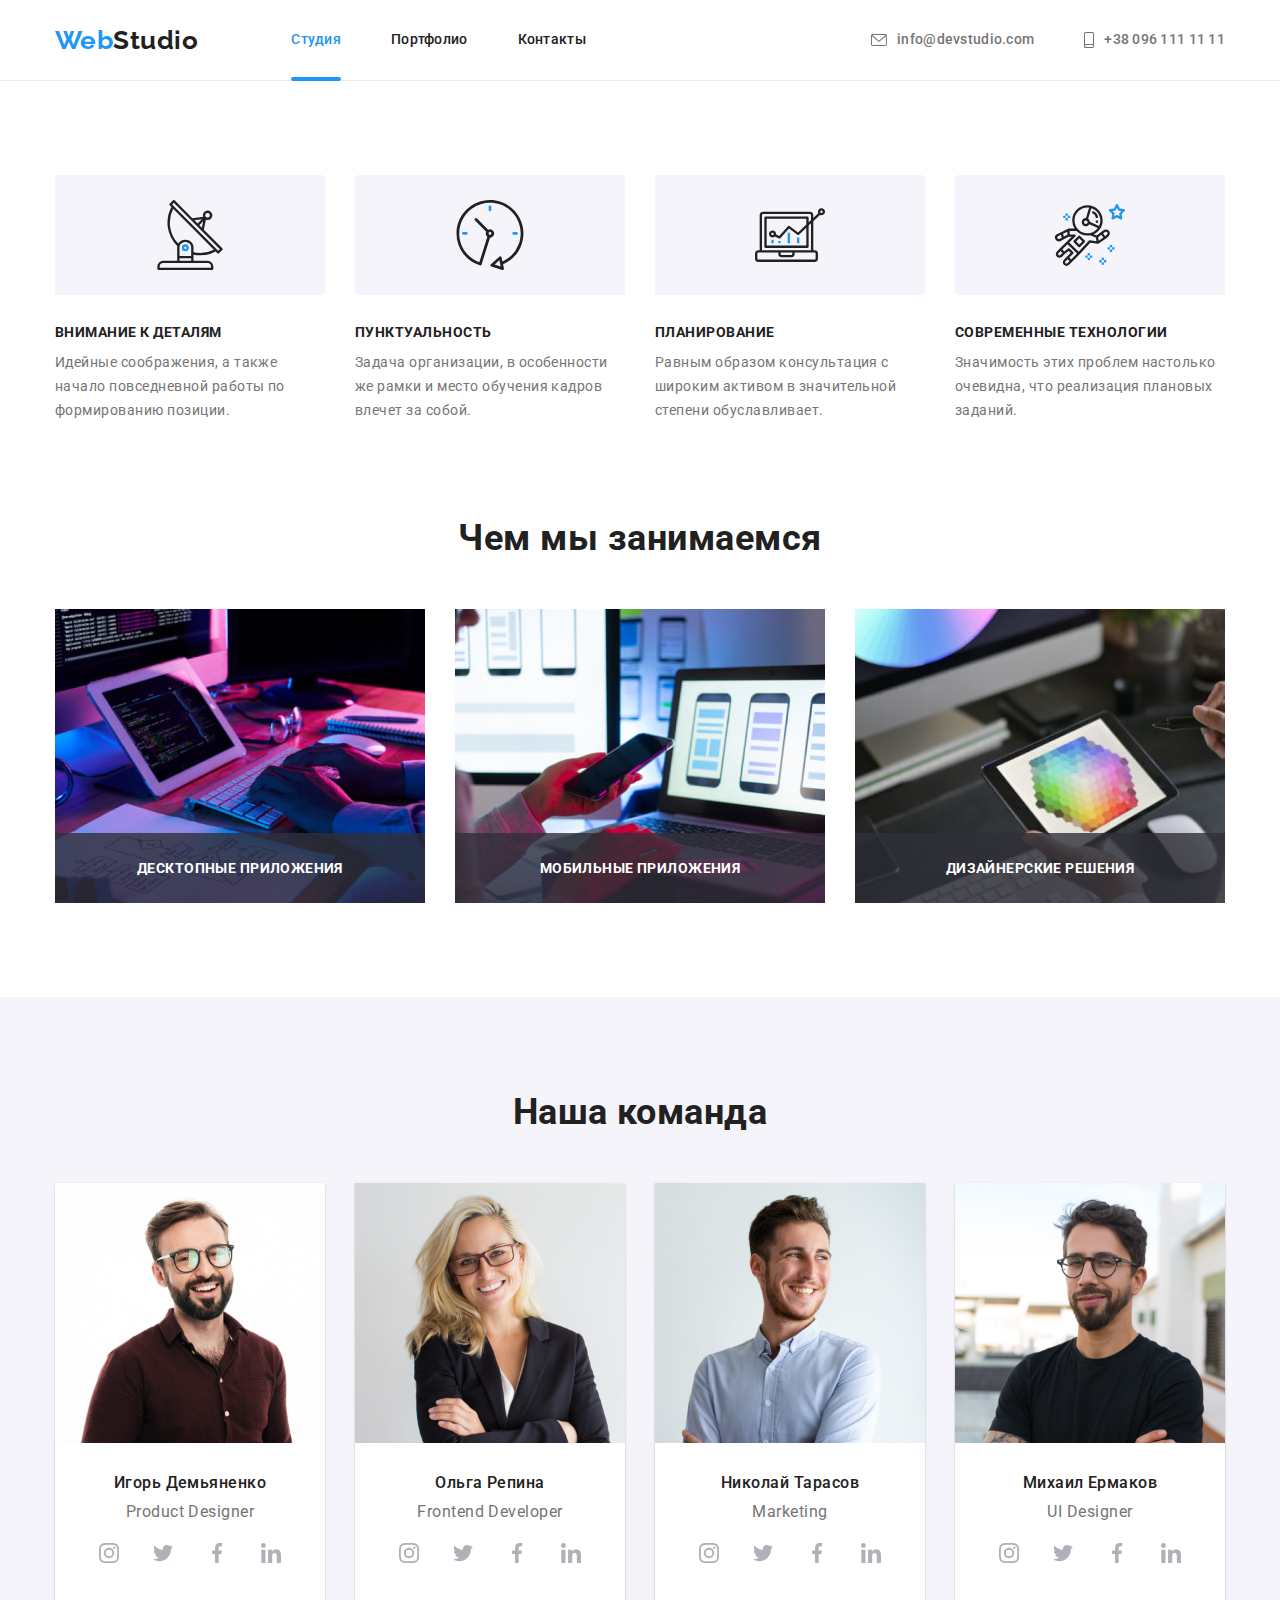
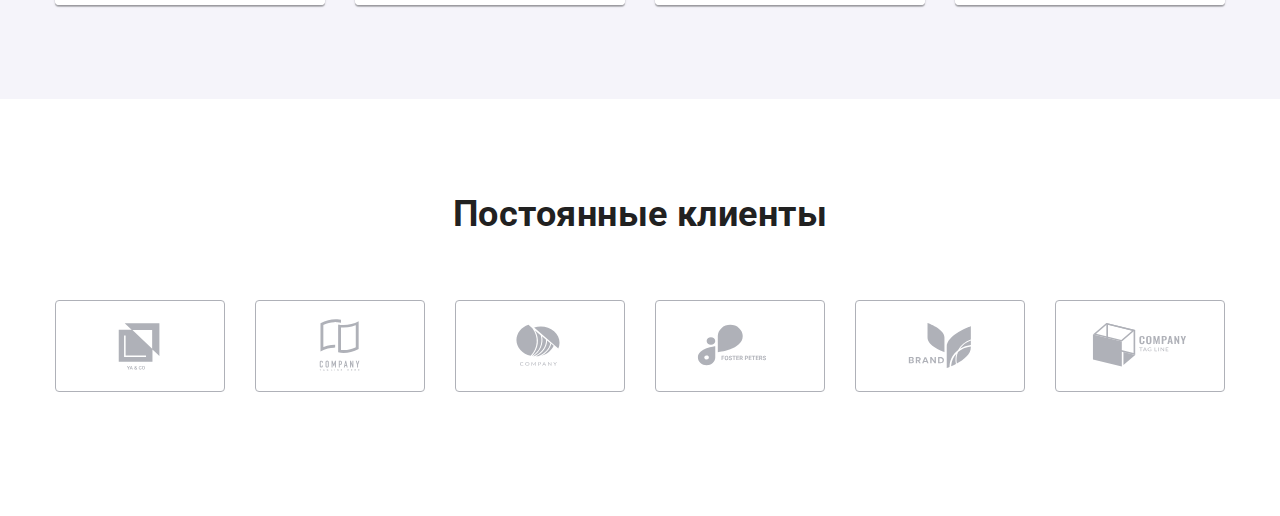
==== commit 2b4b260b: "ТЗ по ДЗ№8" ====
--- a/index.html
+++ b/index.html
@@ -26,12 +26,12 @@
           >Web<span class="logo__main">Studio</span></a
         >
 
-        <!-- моб.меню -->
+        <!-- Кнопка моб.меню -->
         <button
-          class="menu-btn js-open-menu"
+          class="menu-btn is-open"
           type="button"
           aria-expanded="false"
-          aria-controls="mobile-menu"
+          data-menu-button
         >
           <svg
             class="menu-btn__icon"
@@ -43,69 +43,13 @@
               class="menu-btn__icon-menu"
               href="./image/sprite.svg#icon-menu-mob"
             ></use>
+            <use
+              class="menu-btn__icon-cross"
+              href="./image/sprite.svg#icon-cross-mob"
+            ></use>
           </svg>
         </button>
 
-        <div class="mobile-menu js-menu-container" id="mobile-menu">
-          <button class="menu-btn menu-btn--cross js-close-menu" type="button">
-            <svg
-              class="menu-btn__icon"
-              width="40"
-              height="40"
-              aria-label="Переключатель мобильного меню"
-            >
-              <use
-                class="menu-btn__icon-menu"
-                href="./image/sprite.svg#icon-cross-mob"
-              ></use>
-            </svg>
-          </button>
-          <ul class="mobile-menu-nav list">
-            <li class="mobile-menu-nav__item">
-              <a class="mobile-menu-nav__link" href="./index.html">Студия</a>
-            </li>
-            <li class="mobile-menu-nav__item">
-              <a class="mobile-menu-nav__link" href="./portfolio.html"
-                >Портфолио</a
-              >
-            </li>
-            <li class="mobile-menu-nav__item">
-              <a class="mobile-menu-nav__link" href="">Контакты</a>
-            </li>
-          </ul>
-
-          <ul class="mobile-menu-contacts list">
-            <li class="mobile-menu-contacts__item">
-              <a class="mobile-menu-contacts__link" href="tel:+38 096 111 11 11"
-                >+38 096 111 11 11</a
-              >
-            </li>
-            <li class="mobile-menu-contacts__item">
-              <a
-                class="mobile-menu-contacts__link mobile-menu-contacts__link--size"
-                href="mailto:info@devstudio.com"
-                >info@devstudio.com</a
-              >
-            </li>
-          </ul>
-
-          <ul class="mobile-menu-socials list">
-            <li class="mobile-menu-socials__item">
-              <a class="mobile-menu-socials__link" href="">Instagram</a>
-            </li>
-            <li class="mobile-menu-socials__item">
-              <a class="mobile-menu-socials__link" href="">Twitter</a>
-            </li>
-            <li class="mobile-menu-socials__item">
-              <a class="mobile-menu-socials__link" href="">Facebook</a>
-            </li>
-            <li class="mobile-menu-socials__item">
-              <a class="mobile-menu-socials__link" href="">LinkedIn</a>
-            </li>
-          </ul>
-        </div>
-
-        <!-- навигация сайта -->
         <nav>
           <ul class="site-nav list">
             <li class="site-nav__item">
@@ -147,7 +91,7 @@
     <!-- Мейн -->
     <main>
       <!-- Герой -->
-      <section class="hero">
+      <!-- <section class="hero">
         <div class="container">
           <h1 class="hero-title">Эффективные решения для вашего бизнеса</h1>
           <button type="button" class="hero-btn" data-modal-open>
@@ -222,7 +166,7 @@
             </div>
           </div>
         </div>
-      </section>
+      </section> -->
 
       <!-- Наши особенности -->
       <section class="section">
@@ -292,71 +236,32 @@
           </h2>
           <ul class="works-list list">
             <li class="works-list__item">
-              <picture>
-                <!--изображение для десктоп-->
-                <source
-                  media="(min-width: 1200px)"
-                  srcset="
-                    ./image/main/photo1_lg.jpg    1x,
-                    ./image/main/photo1_lg@2x.jpg 2x
-                  "
-                  type="image/jpg"
-                />
-                <!-- дефолтное изображение -->
-                <img
-                  class="img"
-                  src="./image/main/photo1_lg.jpg"
-                  alt="картинка с компьютером"
-                  width="370"
-                />
-              </picture>
-
+              <img
+                class="img"
+                src="./image/main/photo1.jpg"
+                alt="картинка с компьютером"
+                width="370"
+              />
               <p class="works-list__text">Десктопные приложения</p>
             </li>
 
             <li class="works-list__item">
-              <picture>
-                <!--изображение для десктоп-->
-                <source
-                  media="(min-width: 1200px)"
-                  srcset="
-                    ./image/main/photo2_lg.jpg    1x,
-                    ./image/main/photo2_lg@2x.jpg 2x
-                  "
-                  type="image/jpg"
-                />
-                <!-- дефолтное изображение -->
-                <img
-                  class="img"
-                  src="./image/main/photo2_lg.jpg"
-                  alt="картинка с ноутбуком"
-                  width="370"
-                />
-              </picture>
-
+              <img
+                class="img"
+                src="./image/main/photo2.jpg"
+                alt="картинка с ноутбуком"
+                width="370"
+              />
               <p class="works-list__text">Мобильные приложения</p>
             </li>
 
             <li class="works-list__item">
-              <picture>
-                <!--изображение для десктоп-->
-                <source
-                  media="(min-width: 1200px)"
-                  srcset="
-                    ./image/main/photo3_lg.jpg    1x,
-                    ./image/main/photo3_lg@2x.jpg 2x
-                  "
-                  type="image/jpg"
-                />
-                <!-- дефолтное изображение -->
-                <img
-                  class="img"
-                  src="./image/main/photo3_lg.jpg"
-                  alt="картинка с планшетом"
-                  width="370"
-                />
-              </picture>
-
+              <img
+                class="img"
+                src="./image/main/photo3.jpg"
+                alt="картинка с планшетом"
+                width="370"
+              />
               <p class="works-list__text">Дизайнерские решения</p>
             </li>
           </ul>
@@ -369,45 +274,7 @@
           <h2 class="container__title">Наша команда</h2>
           <ul class="team-list list">
             <li class="team-list__item">
-              <picture>
-                <!--изображение для десктоп-->
-                <source
-                  media="(min-width: 1200px)"
-                  srcset="
-                    ./image/main/team/staff1_lg.jpg    1x,
-                    ./image/main/team/staff1_lg@2x.jpg 2x
-                  "
-                  type="image/jpg"
-                />
-
-                <!--изображение для таблетки-->
-                <source
-                  media="(min-width: 768px)"
-                  srcset="
-                    ./image/main/team/staff1_md.jpg    1x,
-                    ./image/main/team/staff1_md@2x.jpg 2x
-                  "
-                  type="image/jpg"
-                />
-
-                <!--изображение для моб.-->
-                <source
-                  media="(max-width: 767px)"
-                  srcset="
-                    ./image/main/team/staff1_sm.jpg    1x,
-                    ./image/main/team/staff1_sm@2x.jpg 2x
-                  "
-                  type="image/jpg"
-                />
-
-                <!-- дефолтное изображение -->
-                <img
-                  src="./image/main/team/staff1_sm.jpg"
-                  alt="сотрудник1"
-                  width="450"
-                  loading="lazy"
-                />
-              </picture>
+              <img src="./image/main/staff1.jpg" alt="сотрудник1" width="270" />
               <div class="card-content">
                 <h3 class="card-content__title">Игорь Демьяненко</h3>
                 <p lang="en" class="card-content__text">Product Designer</p>
@@ -468,45 +335,7 @@
             </li>
 
             <li class="team-list__item">
-              <picture>
-                <!--изображение для десктоп-->
-                <source
-                  media="(min-width: 1200px)"
-                  srcset="
-                    ./image/main/team/staff2_lg.jpg    1x,
-                    ./image/main/team/staff2_lg@2x.jpg 2x
-                  "
-                  type="image/jpg"
-                />
-
-                <!--изображение для таблетки-->
-                <source
-                  media="(min-width: 768px)"
-                  srcset="
-                    ./image/main/team/staff2_md.jpg    1x,
-                    ./image/main/team/staff2_md@2x.jpg 2x
-                  "
-                  type="image/jpg"
-                />
-
-                <!--изображение для моб.-->
-                <source
-                  media="(max-width: 767px)"
-                  srcset="
-                    ./image/main/team/staff2_sm.jpg    1x,
-                    ./image/main/team/staff2_sm@2x.jpg 2x
-                  "
-                  type="image/jpg"
-                />
-
-                <!-- дефолтное изображение -->
-                <img
-                  src="./image/main/team/staff2_sm.jpg"
-                  alt="сотрудник2"
-                  width="450"
-                  loading="lazy"
-                />
-              </picture>
+              <img src="./image/main/staff2.jpg" alt="сотрудник2" width="270" />
               <div class="card-content">
                 <h3 class="card-content__title">Ольга Репина</h3>
                 <p lang="en" class="card-content__text">Frontend Developer</p>
@@ -567,45 +396,7 @@
             </li>
 
             <li class="team-list__item">
-              <picture>
-                <!--изображение для десктоп-->
-                <source
-                  media="(min-width: 1200px)"
-                  srcset="
-                    ./image/main/team/staff3_lg.jpg    1x,
-                    ./image/main/team/staff3_lg@2x.jpg 2x
-                  "
-                  type="image/jpg"
-                />
-
-                <!--изображение для таблетки-->
-                <source
-                  media="(min-width: 768px)"
-                  srcset="
-                    ./image/main/team/staff3_md.jpg    1x,
-                    ./image/main/team/staff3_md@2x.jpg 2x
-                  "
-                  type="image/jpg"
-                />
-
-                <!--изображение для моб.-->
-                <source
-                  media="(max-width: 767px)"
-                  srcset="
-                    ./image/main/team/staff3_sm.jpg    1x,
-                    ./image/main/team/staff3_sm@2x.jpg 2x
-                  "
-                  type="image/jpg"
-                />
-
-                <!-- дефолтное изображение -->
-                <img
-                  src="./image/main/team/staff3_sm.jpg"
-                  alt="сотрудник3"
-                  width="450"
-                  loading="lazy"
-                />
-              </picture>
+              <img src="./image/main/staff3.jpg" alt="сотрудник3" width="270" />
               <div class="card-content">
                 <h3 class="card-content__title">Николай Тарасов</h3>
                 <p lang="en" class="card-content__text">Marketing</p>
@@ -666,45 +457,7 @@
             </li>
 
             <li class="team-list__item">
-              <picture>
-                <!--изображение для десктоп-->
-                <source
-                  media="(min-width: 1200px)"
-                  srcset="
-                    ./image/main/team/staff4_lg.jpg    1x,
-                    ./image/main/team/staff4_lg@2x.jpg 2x
-                  "
-                  type="image/jpg"
-                />
-
-                <!--изображение для таблетки-->
-                <source
-                  media="(min-width: 768px)"
-                  srcset="
-                    ./image/main/team/staff4_md.jpg    1x,
-                    ./image/main/team/staff4_md@2x.jpg 2x
-                  "
-                  type="image/jpg"
-                />
-
-                <!--изображение для моб.-->
-                <source
-                  media="(max-width: 767px)"
-                  srcset="
-                    ./image/main/team/staff4_sm.jpg    1x,
-                    ./image/main/team/staff4_sm@2x.jpg 2x
-                  "
-                  type="image/jpg"
-                />
-
-                <!-- дефолтное изображение -->
-                <img
-                  src="./image/main/team/staff4_sm.jpg"
-                  alt="сотрудник4"
-                  width="450"
-                  loading="lazy"
-                />
-              </picture>
+              <img src="./image/main/staff4.jpg" alt="сотрудник4" width="270" />
               <div class="card-content">
                 <h3 class="card-content__title">Михаил Ермаков</h3>
                 <p lang="en" class="card-content__text">UI Designer</p>
@@ -825,7 +578,7 @@
     </main>
 
     <!--Подвал  -->
-    <footer class="footer">
+    <!-- <footer class="footer">
       <div class="footer-container container">
         <div class="logo-section">
           <a href="./index.html" class="logo-ft"
@@ -920,7 +673,51 @@
           </div>
         </form>
       </div>
-    </footer>
+    </footer> -->
+
+    <div class="mobile-menu is-open" data-menu>
+      <ul class="mobile-menu-nav list">
+        <li class="mobile-menu-nav__item">
+          <a class="mobile-menu-nav__link" href="./index.html">Студия</a>
+        </li>
+        <li class="mobile-menu-nav__item">
+          <a class="mobile-menu-nav__link" href="./portfolio.html">Портфолио</a>
+        </li>
+        <li class="mobile-menu-nav__item">
+          <a class="mobile-menu-nav__link" href="">Контакты</a>
+        </li>
+      </ul>
+
+      <ul class="mobile-menu-contacts list">
+        <li class="mobile-menu-contacts__item">
+          <a class="mobile-menu-contacts__link" href="tel:+38 096 111 11 11"
+            >+38 096 111 11 11</a
+          >
+        </li>
+        <li class="mobile-menu-contacts__item">
+          <a
+            class="mobile-menu-contacts__link mobile-menu-contacts__link--size"
+            href="mailto:info@devstudio.com"
+            >info@devstudio.com</a
+          >
+        </li>
+      </ul>
+
+      <ul class="mobile-menu-socials list">
+        <li class="mobile-menu-socials__item">
+          <a class="mobile-menu-socials__link" href="">Instagram</a>
+        </li>
+        <li class="mobile-menu-socials__item">
+          <a class="mobile-menu-socials__link" href="">Twitter</a>
+        </li>
+        <li class="mobile-menu-socials__item">
+          <a class="mobile-menu-socials__link" href="">Facebook</a>
+        </li>
+        <li class="mobile-menu-socials__item">
+          <a class="mobile-menu-socials__link" href="">LinkedIn</a>
+        </li>
+      </ul>
+    </div>
 
     <script src="./js/modal.js"></script>
     <script src="./js/mobile-menu.js"></script>
--- a/css/main.min.css
+++ b/css/main.min.css
@@ -1,2 +1,2 @@
-:root{--primary-text-color: #757575;--title-text-color: #212121;--accent-color: #2196f3;--background-primary-color: #ffffff;--taiming-function: cubic-bezier(0.4, 0, 0.2, 1)}.visually-hidden{position:absolute;width:1px;height:1px;margin:-1px;border:0;padding:0;white-space:nowrap;-webkit-clip-path:inset(100%);clip-path:inset(100%);clip:rect(0 0 0 0);overflow:hidden}body{font-family:"Roboto", sans-serif;letter-spacing:0.03em;background-color:var(--background-primary-color);color:var(--primary-text-color)}h1,h2,h3,h4,h5,h6,p{margin:0}.list{padding:0;margin:0;list-style:none}img{display:block;max-width:100%;height:auto}textarea{resize:none}.header{border-bottom-width:1px;border-bottom-style:solid;border-bottom-color:#ececec}.section{padding-top:60px;padding-bottom:60px}@media screen and (min-width: 1200px){.section{padding-top:94px;padding-bottom:94px}}@media screen and (min-width: 1200px){.section-works{padding-bottom:94px}}.container{padding-left:15px;padding-right:15px;margin-left:auto;margin-right:auto}@media screen and (min-width: 480px){.container{width:480px}}@media screen and (min-width: 768px){.container{width:768px}}@media screen and (min-width: 1200px){.container{width:1200px}}.container__title{margin-bottom:30px;font-size:28px;line-height:1.18;text-align:center;color:var(--title-text-color)}@media screen and (min-width: 1200px){.container__title{margin-bottom:50px;font-size:36px;line-height:1.17}}.logo{font-family:"Raleway", sans-serif;font-weight:700;font-size:24px;line-height:1.17;color:var(--accent-color);text-decoration:none}@media screen and (max-width: 767px){.logo{margin-right:auto}}@media screen and (min-width: 768px){.logo{margin-right:88px}}@media screen and (min-width: 1200px){.logo{margin-right:93px;font-size:26px;line-height:1.19}}.logo__main{color:var(--title-text-color)}@media screen and (max-width: 768px){.container--main-nav{display:-webkit-box;display:-ms-flexbox;display:flex;-webkit-box-align:center;-ms-flex-align:center;align-items:center}}@media screen and (min-width: 768px){.container--main-nav{display:-webkit-box;display:-ms-flexbox;display:flex;-webkit-box-align:center;-ms-flex-align:center;align-items:center}}@media screen and (max-width: 1199px){.site-nav{display:none}}@media screen and (min-width: 768px){.site-nav{display:-webkit-box;display:-ms-flexbox;display:flex}.site-nav__item:not(:last-child){margin-right:50px}.site-nav__link{position:relative;display:block;padding-top:32px;padding-bottom:32px;font-weight:500;font-size:14px;line-height:1.14;letter-spacing:0.02em;color:var(--title-text-color);text-decoration:none;-webkit-transition:color 250ms var(--taiming-function);transition:color 250ms var(--taiming-function)}.site-nav__link:hover,.site-nav__link:focus{color:var(--accent-color)}.site-nav__link.current{color:var(--accent-color)}.site-nav__link.current::after{position:absolute;top:96%;left:0;content:"";display:block;width:100%;height:4px;border-radius:2px;background-color:var(--accent-color)}}@media screen and (max-width: 767px){.auth-nav{display:none}}@media screen and (min-width: 768px) and (max-width: 1199px){.auth-nav{display:-webkit-box;display:-ms-flexbox;display:flex;-webkit-box-orient:vertical;-webkit-box-direction:normal;-ms-flex-direction:column;flex-direction:column;margin-left:auto}.auth-nav__item:not(:last-child){margin-bottom:10px}.auth-nav__link{display:-webkit-box;display:-ms-flexbox;display:flex;-ms-flex-line-pack:center;align-content:center;-webkit-box-align:center;-ms-flex-align:center;align-items:center;font-weight:500;font-size:12px;line-height:1.17;letter-spacing:0.02em;color:var(--primary-text-color);text-decoration:none;-webkit-transition:color 250ms var(--taiming-function);transition:color 250ms var(--taiming-function)}.auth-nav__link:hover,.auth-nav__link:focus{color:var(--accent-color)}.auth-nav__icon{margin-right:10px;fill:currentColor}}@media screen and (min-width: 1200px){.auth-nav{display:-webkit-box;display:-ms-flexbox;display:flex;margin-left:auto}.auth-nav__item:not(:last-child){margin-right:50px}.auth-nav__link{display:-webkit-box;display:-ms-flexbox;display:flex;-ms-flex-line-pack:center;align-content:center;-webkit-box-align:center;-ms-flex-align:center;align-items:center;padding-top:32px;padding-bottom:32px;font-weight:500;font-size:14px;line-height:1.14;letter-spacing:0.02em;color:var(--primary-text-color);text-decoration:none;-webkit-transition:color 250ms var(--taiming-function);transition:color 250ms var(--taiming-function)}.auth-nav__link:hover,.auth-nav__link:focus{color:var(--accent-color)}.auth-nav__icon{margin-right:10px;fill:currentColor}}.mobile-menu{position:fixed;top:0;left:0;width:100vw;height:100vh;padding:48px 40px;display:-webkit-box;display:-ms-flexbox;display:flex;-webkit-box-orient:vertical;-webkit-box-direction:normal;-ms-flex-direction:column;flex-direction:column;background-color:#fff;z-index:100;-webkit-transform:translateX(100%);transform:translateX(100%);-webkit-transition:-webkit-transform 250ms ease-in-out;transition:-webkit-transform 250ms ease-in-out;transition:transform 250ms ease-in-out;transition:transform 250ms ease-in-out, -webkit-transform 250ms ease-in-out}.mobile-menu.is-open{-webkit-transform:translateX(0);transform:translateX(0)}@media screen and (min-width: 768px){.mobile-menu{display:none}}.mobile-menu-nav{font-weight:500;font-size:40px;line-height:1.18;letter-spacing:0.02em}.mobile-menu-nav__item{display:block}.mobile-menu-nav__item:not(:last-child){margin-bottom:32px}.mobile-menu-nav__link{color:#212121;text-decoration:none;-webkit-transition:color 250ms var(--taiming-function);transition:color 250ms var(--taiming-function)}.mobile-menu-nav__link:hover{color:var(--accent-color)}.mobile-menu-contacts{margin-top:auto;font-weight:500;font-size:34px;line-height:1.18;letter-spacing:0.02em}.mobile-menu-contacts__item{margin-bottom:32px}.mobile-menu-contacts__link{color:var(--primary-text-color);text-decoration:none;-webkit-transition:color 250ms var(--taiming-function);transition:color 250ms var(--taiming-function)}.mobile-menu-contacts__link--size{margin-bottom:64px;font-size:24px;line-height:1.17}.mobile-menu-contacts__link:hover{color:var(--accent-color)}.mobile-menu-socials{display:-webkit-box;display:-ms-flexbox;display:flex;font-weight:500;font-size:18px;line-height:1.22;letter-spacing:0.02em}.mobile-menu-socials__item:not(:last-child){border-right:1px solid rgba(33,33,33,0.2);margin-right:10px}.mobile-menu-socials__link{padding-right:10px;color:var(--accent-color);text-decoration:none}.hero{margin-left:auto;margin-right:auto;background-position:center;background-size:cover;background-repeat:no-repeat;text-align:center;background-color:#c4c4c4;background-image:-webkit-gradient(linear, left top, right top, from(rgba(47,48,58,0.4)), to(rgba(47,48,58,0.4))),url(../image/main/hero/hero_sm.jpg);background-image:linear-gradient(to right, rgba(47,48,58,0.4), rgba(47,48,58,0.4)),url(../image/main/hero/hero_sm.jpg)}@media screen and (max-width: 1199px){.hero{max-width:100%;height:400px;padding-top:118px;padding-bottom:118px}}@media screen and (min-width: 1200px){.hero{max-width:1600px;height:600px;background-size:auto;padding-top:200px;padding-bottom:200px}}@media (min-device-pixel-ratio: 2), (-webkit-min-device-pixel-ratio: 2), (min-resolution: 192dpi), (min-resolution: 2dppx){.hero{background-image:-webkit-gradient(linear, left top, right top, from(rgba(47,48,58,0.4)), to(rgba(47,48,58,0.4))),url(../image/main/hero/hero_sm@2x.jpg);background-image:linear-gradient(to right, rgba(47,48,58,0.4), rgba(47,48,58,0.4)),url(../image/main/hero/hero_sm@2x.jpg)}}@media screen and (min-width: 768px){.hero{background-image:-webkit-gradient(linear, left top, right top, from(rgba(47,48,58,0.4)), to(rgba(47,48,58,0.4))),url(../image/main/hero/hero_md.jpg);background-image:linear-gradient(to right, rgba(47,48,58,0.4), rgba(47,48,58,0.4)),url(../image/main/hero/hero_md.jpg)}}@media screen and (min-width: 768px) and (min-device-pixel-ratio: 2), screen and (min-width: 768px) and (-webkit-min-device-pixel-ratio: 2), screen and (min-width: 768px) and (min-resolution: 192dpi), screen and (min-width: 768px) and (min-resolution: 2dppx){.hero{background-image:-webkit-gradient(linear, left top, right top, from(rgba(47,48,58,0.4)), to(rgba(47,48,58,0.4))),url(../image/main/hero/hero_md@2x.jpg);background-image:linear-gradient(to right, rgba(47,48,58,0.4), rgba(47,48,58,0.4)),url(../image/main/hero/hero_md@2x.jpg)}}@media screen and (min-width: 1200px){.hero{background-image:-webkit-gradient(linear, left top, right top, from(rgba(47,48,58,0.4)), to(rgba(47,48,58,0.4))),url(../image/main/hero/hero_lg.png);background-image:linear-gradient(to right, rgba(47,48,58,0.4), rgba(47,48,58,0.4)),url(../image/main/hero/hero_lg.png)}}@media screen and (min-width: 1200px) and (min-device-pixel-ratio: 2), screen and (min-width: 1200px) and (-webkit-min-device-pixel-ratio: 2), screen and (min-width: 1200px) and (min-resolution: 192dpi), screen and (min-width: 1200px) and (min-resolution: 2dppx){.hero{background-image:-webkit-gradient(linear, left top, right top, from(rgba(47,48,58,0.4)), to(rgba(47,48,58,0.4))),url(../image/main/hero/hero_lg@2x.png);background-image:linear-gradient(to right, rgba(47,48,58,0.4), rgba(47,48,58,0.4)),url(../image/main/hero/hero_lg@2x.png)}}.hero-title{margin-right:auto;margin-left:auto;margin-bottom:30px;font-weight:900;font-size:44px;line-height:1.36;letter-spacing:0.06em;text-transform:uppercase;color:#ffffff}@media screen and (max-width: 1199px){.hero-title{width:360px;font-size:26px;line-height:1.62}}@media screen and (min-width: 1200px){.hero-title{width:696px}}.backdrop{position:fixed;top:0;left:0;width:100%;height:100%;z-index:70;background-color:rgba(0,0,0,0.2);opacity:1;-webkit-transition:opacity 250ms var(--taiming-function),visibility 250ms var(--taiming-function);transition:opacity 250ms var(--taiming-function),visibility 250ms var(--taiming-function)}.backdrop.is-hidden{opacity:0;visibility:hidden;pointer-events:none}.backdrop.is-hidden .modal{-webkit-transform:translate(-50%, -50%) scale(0.7);transform:translate(-50%, -50%) scale(0.7)}.modal{position:absolute;left:50%;top:50%;padding:40px;width:450px;height:609px;background-color:#fff;-webkit-box-shadow:0px 1px 3px rgba(0,0,0,0.12),0px 1px 1px rgba(0,0,0,0.14),0px 2px 1px rgba(0,0,0,0.2);box-shadow:0px 1px 3px rgba(0,0,0,0.12),0px 1px 1px rgba(0,0,0,0.14),0px 2px 1px rgba(0,0,0,0.2);border-radius:4px;-webkit-transform:translate(-50%, -50%) scale(1);transform:translate(-50%, -50%) scale(1);-webkit-transition:-webkit-transform 250ms var(--taiming-function);transition:-webkit-transform 250ms var(--taiming-function);transition:transform 250ms var(--taiming-function);transition:transform 250ms var(--taiming-function), -webkit-transform 250ms var(--taiming-function)}.modal-btn{position:absolute;top:8px;right:8px;display:-webkit-box;display:-ms-flexbox;display:flex;-webkit-box-align:center;-ms-flex-align:center;align-items:center;-webkit-box-pack:center;-ms-flex-pack:center;justify-content:center;padding:0;width:30px;height:30px;background-color:transparent;border:1px solid rgba(0,0,0,0.1);border-radius:50%;cursor:pointer;-webkit-transition:fill 250ms var(--taiming-function);transition:fill 250ms var(--taiming-function)}.modal-btn:hover,.modal-btn:focus{fill:var(--accent-color)}@media screen and (min-width: 1200px){.modal{width:528px;height:581px}}.form{margin-left:auto;margin-right:auto}.form-btn{padding:10px 55px;font-family:inherit;font-weight:700;font-size:16px;line-height:1.88;letter-spacing:0.06em;cursor:pointer;background:#188ce8;color:#fff;-webkit-box-shadow:0px 4px 4px rgba(0,0,0,0.15);box-shadow:0px 4px 4px rgba(0,0,0,0.15);border-radius:4px;border:none}.form-title{display:block;margin-bottom:12px;font-size:20px;line-height:1.5;text-align:center;letter-spacing:0.03em;color:#212121}@media screen and (min-width: 1200px){.form-title{line-height:1.15}}.form-group{display:block;margin-bottom:10px}.form-label{display:block;margin-bottom:4px;font-size:12px;line-height:1.17;letter-spacing:0.01em;text-align:left;color:var(--primary-text-color)}.form-input{padding:12px 5px 12px 42px;width:100%;border:1px solid rgba(33,33,33,0.2);border-radius:4px;cursor:pointer;outline:transparent;-webkit-transition:border 250ms var(--taiming-function);transition:border 250ms var(--taiming-function)}.form-input:focus,.form-comment:focus{border:1px solid var(--accent-color)}.form-field{position:relative}.form-icon{position:absolute;left:12px;top:50%;-webkit-transform:translateY(-50%);transform:translateY(-50%);-webkit-transition:fill 250ms var(--taiming-function);transition:fill 250ms var(--taiming-function)}.form-input:focus ~ .form-icon{fill:var(--accent-color)}.form-textarea{display:block;margin-bottom:20px}.form-comment{display:block;height:120px;padding:12px 16px;width:100%;border:1px solid rgba(33,33,33,0.2);border-radius:4px;outline:transparent;resize:none;cursor:pointer}.form-comment::-webkit-input-placeholder{font-weight:400;font-size:12px;line-height:1.14;letter-spacing:0.01em;color:rgba(117,117,117,0.5)}.form-comment:-ms-input-placeholder{font-weight:400;font-size:12px;line-height:1.14;letter-spacing:0.01em;color:rgba(117,117,117,0.5)}.form-comment::-ms-input-placeholder{font-weight:400;font-size:12px;line-height:1.14;letter-spacing:0.01em;color:rgba(117,117,117,0.5)}.form-comment::placeholder{font-weight:400;font-size:12px;line-height:1.14;letter-spacing:0.01em;color:rgba(117,117,117,0.5)}.form-policy{display:-webkit-box;display:-ms-flexbox;display:flex;-webkit-box-align:center;-ms-flex-align:center;align-items:center;margin-bottom:30px}.policy-text{font-size:12px;line-height:1.17;letter-spacing:0.03em}@media screen and (min-width: 1200px){.policy-text{font-size:14px;line-height:1.71;letter-spacing:0.03em}}.policy-doc{color:var(--accent-color)}.custom-checkbox{display:block;width:16px;height:15px;margin-right:8px;border:2px solid #212121;border-radius:2px;-webkit-transition:border-color 250ms var(--taiming-function);transition:border-color 250ms var(--taiming-function)}.checkbox:focus+.custom-checkbox{border-color:var(--accent-color)}.checkbox:checked+.custom-checkbox{border-color:var(--accent-color);background-color:var(--accent-color);background-image:url(../image/icon/icon-check.svg);background-size:contain;background-origin:border-box}.hero-btn{padding:10px 32px;border:none;border-radius:4px;font-family:inherit;font-weight:700;font-size:16px;line-height:1.88;letter-spacing:0.06em;cursor:pointer;color:#ffffff;background-color:var(--accent-color);-webkit-transform:box-shadow 250ms var(--taiming-function);transform:box-shadow 250ms var(--taiming-function)}.hero-btn:hover,.hero-btn:focus{-webkit-box-shadow:0px 4px 4px rgba(0,0,0,0.15);box-shadow:0px 4px 4px rgba(0,0,0,0.15)}.portfolio-btn .btn{padding:6px 22px;border:none;border-radius:4px;font-family:inherit;font-weight:500;font-size:16px;line-height:1.63;cursor:pointer;color:var(--title-text-color);background-color:#f5f4fa;-webkit-transition:color 250ms var(--taiming-function),background-color 250ms var(--taiming-function),-webkit-box-shadow 250ms var(--taiming-function);transition:color 250ms var(--taiming-function),background-color 250ms var(--taiming-function),-webkit-box-shadow 250ms var(--taiming-function);transition:color 250ms var(--taiming-function),background-color 250ms var(--taiming-function),box-shadow 250ms var(--taiming-function);transition:color 250ms var(--taiming-function),background-color 250ms var(--taiming-function),box-shadow 250ms var(--taiming-function),-webkit-box-shadow 250ms var(--taiming-function)}.portfolio-btn .btn:hover,.portfolio-btn .btn:focus{color:#ffffff;background-color:var(--accent-color);-webkit-box-shadow:0px 3px 1px rgba(0,0,0,0.1),0px 1px 2px rgba(0,0,0,0.08),0px 2px 2px rgba(0,0,0,0.12);box-shadow:0px 3px 1px rgba(0,0,0,0.1),0px 1px 2px rgba(0,0,0,0.08),0px 2px 2px rgba(0,0,0,0.12)}.menu-btn{min-height:40px;min-width:40px;display:-webkit-box;display:-ms-flexbox;display:flex;-webkit-box-align:center;-ms-flex-align:center;align-items:center;-webkit-box-pack:center;-ms-flex-pack:center;justify-content:center;margin:0;padding:0;background-color:transparent;cursor:pointer;border:none;border-radius:50%;outline:none;-webkit-transition:-webkit-transform 250ms ease-in-out;transition:-webkit-transform 250ms ease-in-out;transition:transform 250ms ease-in-out;transition:transform 250ms ease-in-out, -webkit-transform 250ms ease-in-out}.menu-btn__icon{-webkit-transition:fill 250ms var(--taiming-function);transition:fill 250ms var(--taiming-function)}.menu-btn__icon:hover{fill:var(--accent-color)}.menu-btn--cross{position:absolute;top:10px;right:15px}@media screen and (min-width: 768px){.menu-btn{display:none}}.feature-list__icon{display:-webkit-box;display:-ms-flexbox;display:flex;-webkit-box-pack:center;-ms-flex-pack:center;justify-content:center;-webkit-box-align:center;-ms-flex-align:center;align-items:center;margin-bottom:30px;width:100%;height:120px;border-radius:4px;background-color:#f5f4fa}.feature-list__title{margin-bottom:10px;font-size:14px;line-height:1.14;text-transform:uppercase;color:var(--title-text-color)}.feature-list__text{font-size:14px;line-height:1.71}@media screen and (max-width: 767px){.feature-list__title{text-align:center}.feature-list__item:not(:last-child){margin-bottom:30px}}@media screen and (min-width: 768px){.feature-list{display:-webkit-box;display:-ms-flexbox;display:flex;-ms-flex-wrap:wrap;flex-wrap:wrap;-webkit-box-pack:center;-ms-flex-pack:center;justify-content:center;margin:-15px}.feature-list__item{margin:15px;-ms-flex-preferred-size:calc((100% - 60px) / 2);flex-basis:calc((100% - 60px) / 2)}}@media screen and (min-width: 1200px){.feature-list{-ms-flex-wrap:nowrap;flex-wrap:nowrap}.feature-list__item{-ms-flex-preferred-size:calc((100% - 90px) / 4);flex-basis:calc((100% - 90px) / 4)}}.works-list{display:-webkit-box;display:-ms-flexbox;display:flex}.works-list__item{-ms-flex-preferred-size:calc(100% / 3);flex-basis:calc(100% / 3)}.works-list__item:not(:last-child){margin-right:30px}.works-list__item{position:relative}.works-list__text{position:absolute;bottom:0;left:0;content:"";display:-webkit-box;display:-ms-flexbox;display:flex;-webkit-box-pack:center;-ms-flex-pack:center;justify-content:center;-webkit-box-align:center;-ms-flex-align:center;align-items:center;width:100%;height:70px;font-size:14px;font-weight:700;letter-spacing:0.03em;text-transform:uppercase;color:#fff;background-color:rgba(47,48,58,0.8)}@media screen and (max-width: 1199px){.works-list{display:none}}@media screen and (max-width: 1199px){.container__title--hidden{position:absolute;width:1px;height:1px;margin:-1px;border:0;padding:0;white-space:nowrap;-webkit-clip-path:inset(100%);clip-path:inset(100%);clip:rect(0 0 0 0);overflow:hidden}}.team{background-color:#f5f4fa}.team-list__item{text-align:center;-webkit-box-shadow:0px 1px 3px rgba(0,0,0,0.12),0px 1px 1px rgba(0,0,0,0.14),0px 2px 1px rgba(0,0,0,0.2);box-shadow:0px 1px 3px rgba(0,0,0,0.12),0px 1px 1px rgba(0,0,0,0.14),0px 2px 1px rgba(0,0,0,0.2);border-radius:0 0 4px 4px;overflow:hidden}@media screen and (max-width: 767px){.team-list__item:not(:last-child){margin-bottom:30px}}@media screen and (min-width: 768px){.team-list{display:-webkit-box;display:-ms-flexbox;display:flex;-ms-flex-wrap:wrap;flex-wrap:wrap;-webkit-box-pack:center;-ms-flex-pack:center;justify-content:center;margin:-15px}.team-list__item{-ms-flex-preferred-size:calc((100% - 60px) / 2);flex-basis:calc((100% - 60px) / 2);margin:15px}}@media screen and (min-width: 1200px){.team-list{display:-webkit-box;display:-ms-flexbox;display:flex;-ms-flex-wrap:nowrap;flex-wrap:nowrap}.team-list__item{-ms-flex-preferred-size:calc((100% - 90px) / 4);flex-basis:calc((100% - 90px) / 4)}}.card-content{padding:30px 0;background-color:var(--background-primary-color)}.card-content__title{font-weight:500;font-size:16px;line-height:1.19;color:var(--title-text-color)}.card-content__text{margin-top:10px;margin-bottom:10px;line-height:1.19}.socials{display:-webkit-box;display:-ms-flexbox;display:flex;-webkit-box-pack:center;-ms-flex-pack:center;justify-content:center;-webkit-box-align:center;-ms-flex-align:center;align-items:center;background-color:var(--background-primary-color)}.socials__item:not(:last-child){margin-right:10px}.socials__link{display:-webkit-box;display:-ms-flexbox;display:flex;-webkit-box-pack:center;-ms-flex-pack:center;justify-content:center;-webkit-box-align:center;-ms-flex-align:center;align-items:center;width:44px;height:44px;border-radius:50%;-webkit-transition:background-color 250ms var(--taiming-function);transition:background-color 250ms var(--taiming-function)}.socials__icon{fill:#afb1b8;-webkit-transition:fill 250ms var(--taiming-function);transition:fill 250ms var(--taiming-function)}.socials__link:hover .socials__icon,.socials__link:focus .socials__icon{fill:#ffffff}.socials__link:hover,.socials__link:focus{background-color:var(--accent-color)}.clients-list{margin:-15px;display:-webkit-box;display:-ms-flexbox;display:flex;-ms-flex-wrap:wrap;flex-wrap:wrap;-webkit-box-pack:center;-ms-flex-pack:center;justify-content:center}.clients-list__logo{display:-webkit-box;display:-ms-flexbox;display:flex;-webkit-box-pack:center;-ms-flex-pack:center;justify-content:center;-webkit-box-align:center;-ms-flex-align:center;align-items:center;width:100%;height:92px;border-radius:4px;border:1px solid #afb1b8;-webkit-transition:border-color 250ms var(--taiming-function);transition:border-color 250ms var(--taiming-function)}.clients-list__icon{fill:#afb1b8;-webkit-transition:fill 250ms var(--taiming-function);transition:fill 250ms var(--taiming-function)}.clients-list__logo:hover,.clients-list__logo:focus{border-color:var(--accent-color)}.clients-list__logo:hover .clients-list__icon,.clients-list__logo:focus .clients-list__icon{fill:var(--accent-color)}@media screen and (max-width: 768px){.clients-list__item{margin:15px;-ms-flex-preferred-size:calc((100% - 60px) / 2);flex-basis:calc((100% - 60px) / 2)}}@media screen and (min-width: 768px){.clients-list__item{margin:15px;-ms-flex-preferred-size:calc((100% - 90px) / 3);flex-basis:calc((100% - 90px) / 3)}}@media screen and (min-width: 1200px){.clients-list{-ms-flex-wrap:nowrap;flex-wrap:nowrap;margin:15px;-ms-flex-preferred-size:calc((100% - 180px) / 6);flex-basis:calc((100% - 180px) / 6)}.clients-list__logo{width:170px}}.portfolio-nav{display:-webkit-box;display:-ms-flexbox;display:flex;margin-bottom:40px}@media screen and (max-width: 767px){.portfolio-nav{-ms-flex-wrap:wrap;flex-wrap:wrap}}@media screen and (min-width: 768px){.portfolio-nav{-webkit-box-pack:center;-ms-flex-pack:center;justify-content:center;margin-bottom:30px}}@media screen and (min-width: 1200px){.portfolio-nav{margin-bottom:50px}.portfolio-nav .item:not(:last-child){margin-right:8px}}@media screen and (max-width: 1199px){.portfolio-nav .item{margin-bottom:15px;margin-right:8px}}@media screen and (max-width: 767px){.works .item:not(:last-child){margin-bottom:30px}}@media screen and (min-width: 768px){.works{display:-webkit-box;display:-ms-flexbox;display:flex;-ms-flex-wrap:wrap;flex-wrap:wrap;margin-left:-30px;margin-top:-30px}.works .item{margin-left:30px;margin-top:30px;-ms-flex-preferred-size:calc((100% - 60px) / 2);flex-basis:calc((100% - 60px) / 2)}}@media screen and (min-width: 1200px){.works{display:-webkit-box;display:-ms-flexbox;display:flex;-ms-flex-wrap:wrap;flex-wrap:wrap;margin-left:-30px;margin-top:-30px}.works .item{margin-left:30px;margin-top:30px;-ms-flex-preferred-size:calc((100% - 90px) / 3);flex-basis:calc((100% - 90px) / 3)}}.works .link{text-decoration:none;display:block;-webkit-transition:-webkit-box-shadow 250ms var(--taiming-function);transition:-webkit-box-shadow 250ms var(--taiming-function);transition:box-shadow 250ms var(--taiming-function);transition:box-shadow 250ms var(--taiming-function), -webkit-box-shadow 250ms var(--taiming-function)}.works .title{font-weight:700;font-size:18px;line-height:2;color:var(--title-text-color)}.works .text{margin-top:4px;line-height:1.88;color:var(--primary-text-color)}.works .link:hover,.works .link:focus{-webkit-box-shadow:0px 1px 1px rgba(0,0,0,0.12),0px 4px 4px rgba(0,0,0,0.06),1px 4px 6px rgba(0,0,0,0.16);box-shadow:0px 1px 1px rgba(0,0,0,0.12),0px 4px 4px rgba(0,0,0,0.06),1px 4px 6px rgba(0,0,0,0.16)}.works .card-content{padding:20px 24px;border-right-width:1px;border-right-style:solid;border-right-color:#eeeeee;border-bottom-width:1px;border-bottom-style:solid;border-bottom-color:#eeeeee;border-left-width:1px;border-left-style:solid;border-left-color:#eeeeee}.works-thumb{position:relative;overflow:hidden}.works .link:hover .text-thumb,.works .link:focus .text-thumb{-webkit-transform:translateY(0);transform:translateY(0)}.text-thumb{position:absolute;content:"";padding:63px 24px;width:100%;height:100%;top:0;left:0;font-size:18px;line-height:1.56;letter-spacing:0.03em;color:#fff;background-color:rgba(33,150,243,0.9);-webkit-transform:translateY(101%);transform:translateY(101%);-webkit-transition:-webkit-transform 250ms var(--taiming-function);transition:-webkit-transform 250ms var(--taiming-function);transition:transform 250ms var(--taiming-function);transition:transform 250ms var(--taiming-function), -webkit-transform 250ms var(--taiming-function)}.footer{padding:60px 0;background-color:#2f303a}@media screen and (min-width: 768px) and (max-width: 1199px){.footer-container{display:-webkit-box;display:-ms-flexbox;display:flex;-ms-flex-wrap:wrap;flex-wrap:wrap;-webkit-box-align:baseline;-ms-flex-align:baseline;align-items:baseline}}@media screen and (min-width: 1200px){.footer-container{display:-webkit-box;display:-ms-flexbox;display:flex;-webkit-box-align:baseline;-ms-flex-align:baseline;align-items:baseline}}.logo-text{color:#fff}.adr{margin-bottom:8px;font-style:normal;font-size:14px;line-height:1.71;color:#fff}@media screen and (min-width: 1200px){.adr{margin-bottom:9px;font-style:normal;font-size:14px;line-height:1.71}}.mail:not(:last-child){margin-bottom:8px}@media screen and (min-width: 1200px){.mail:not(:last-child){margin-bottom:9px}}.footer-auth .link{font-size:14px;line-height:1.71;color:rgba(255,255,255,0.6);text-decoration:none;-webkit-transition:color 250ms var(--taiming-function);transition:color 250ms var(--taiming-function)}.footer-auth .link:focus,.footer-auth .link:hover{color:var(--accent-color)}@media screen and (min-width: 768px) and (max-width: 1199px){.logo-section{margin-right:165px;margin-left:60px}}@media screen and (max-width: 1199px){.logo-section{display:-webkit-box;display:-ms-flexbox;display:flex;-webkit-box-orient:vertical;-webkit-box-direction:normal;-ms-flex-direction:column;flex-direction:column;-webkit-box-align:center;-ms-flex-align:center;align-items:center;margin-bottom:60px}}@media screen and (min-width: 1200px){.logo-section{margin-right:70px}}.logo-ft{display:block;margin-bottom:20px;font-family:"Raleway", sans-serif;font-weight:700;font-size:24px;line-height:1.17;color:var(--accent-color);text-decoration:none}@media screen and (min-width: 1200px){.logo-ft{font-size:26px;line-height:1.19}}@media screen and (max-width: 767px){.join-section{margin-bottom:60px}}@media screen and (max-width: 1199px){.join-section{display:-webkit-box;display:-ms-flexbox;display:flex;-webkit-box-orient:vertical;-webkit-box-direction:normal;-ms-flex-direction:column;flex-direction:column;-webkit-box-align:center;-ms-flex-align:center;align-items:center}}.join-tittle{margin-bottom:20px;font-size:14px;color:#fff;text-transform:uppercase}.join-list{display:-webkit-box;display:-ms-flexbox;display:flex;-webkit-box-align:center;-ms-flex-align:center;align-items:center}.join-item:not(:last-child){margin-right:10px}.join-link{display:-webkit-box;display:-ms-flexbox;display:flex;-webkit-box-pack:center;-ms-flex-pack:center;justify-content:center;-webkit-box-align:center;-ms-flex-align:center;align-items:center;width:44px;height:44px;border-radius:50%;fill:#fff;background-color:rgba(255,255,255,0.1);-webkit-transition:background-color 250ms var(--taiming-function);transition:background-color 250ms var(--taiming-function)}.join-link:hover,.join-link:focus{background-color:var(--accent-color)}@media screen and (min-width: 768px) and (max-width: 1199px){.form-footer{margin-right:auto;margin-left:auto}}@media screen and (max-width: 1199px){.form-footer{display:-webkit-box;display:-ms-flexbox;display:flex;-webkit-box-orient:vertical;-webkit-box-direction:normal;-ms-flex-direction:column;flex-direction:column;-webkit-box-align:center;-ms-flex-align:center;align-items:center}}@media screen and (min-width: 1200px){.form-footer{margin-left:93px}}@media screen and (max-width: 1199px){.form-footer-box{display:-webkit-box;display:-ms-flexbox;display:flex;-webkit-box-orient:vertical;-webkit-box-direction:normal;-ms-flex-direction:column;flex-direction:column;-webkit-box-align:center;-ms-flex-align:center;align-items:center}}@media screen and (min-width: 1200px){.form-footer-box{display:-webkit-box;display:-ms-flexbox;display:flex}}.form-footer-title{display:block;margin-bottom:20px;font-size:14px;letter-spacing:0.03em;text-transform:uppercase;color:#ffffff}.form-footer-field{display:block;width:450px;padding:15px 16px;color:#fff;background-color:inherit;border:1px solid rgba(255,255,255,0.3);border-radius:4px;outline:transparent}@media screen and (max-width: 1199px){.form-footer-field{margin-bottom:20px}}@media screen and (min-width: 1200px){.form-footer-field{width:358px}}.form-footer-btn{display:-webkit-box;display:-ms-flexbox;display:flex;-webkit-box-align:center;-ms-flex-align:center;align-items:center;-webkit-box-pack:center;-ms-flex-pack:center;justify-content:center;padding:10px 29px;margin-left:12px;font-weight:700;line-height:1.88;letter-spacing:0.06em;color:#fff;background:var(--accent-color);border-color:transparent;-webkit-box-shadow:0px 4px 4px rgba(0,0,0,0.15);box-shadow:0px 4px 4px rgba(0,0,0,0.15);border-radius:4px;cursor:pointer}.form-footer-icon{margin-left:10px}
+:root{--primary-text-color: #757575;--title-text-color: #212121;--accent-color: #2196f3;--background-primary-color: #ffffff;--taiming-function: cubic-bezier(0.4, 0, 0.2, 1)}.visually-hidden{position:absolute;width:1px;height:1px;margin:-1px;border:0;padding:0;white-space:nowrap;-webkit-clip-path:inset(100%);clip-path:inset(100%);clip:rect(0 0 0 0);overflow:hidden}body{font-family:"Roboto", sans-serif;letter-spacing:0.03em;background-color:var(--background-primary-color);color:var(--primary-text-color)}h1,h2,h3,h4,h5,h6,p{margin:0}.list{padding:0;margin:0;list-style:none}img{display:block;max-width:100%;height:auto}textarea{resize:none}.header{border-bottom-width:1px;border-bottom-style:solid;border-bottom-color:#ececec}.section{padding-top:60px;padding-bottom:60px}@media screen and (min-width: 1200px){.section{padding-top:94px;padding-bottom:94px}}@media screen and (min-width: 1200px){.section-works{padding-bottom:94px}}.container{padding-left:15px;padding-right:15px;margin-left:auto;margin-right:auto}@media screen and (min-width: 480px){.container{width:480px}}@media screen and (min-width: 768px){.container{width:768px}}@media screen and (min-width: 1200px){.container{width:1200px}}.container__title{margin-bottom:30px;font-size:28px;line-height:1.18;text-align:center;color:var(--title-text-color)}@media screen and (min-width: 1200px){.container__title{margin-bottom:50px;font-size:36px;line-height:1.17}}.logo{font-family:"Raleway", sans-serif;font-weight:700;font-size:24px;line-height:1.17;color:var(--accent-color);text-decoration:none}@media screen and (max-width: 767px){.logo{margin-right:auto}}@media screen and (min-width: 768px){.logo{margin-right:88px}}@media screen and (min-width: 1200px){.logo{margin-right:93px;font-size:26px;line-height:1.19}}.logo__main{color:var(--title-text-color)}@media screen and (max-width: 768px){.container--main-nav{display:-webkit-box;display:-ms-flexbox;display:flex;-webkit-box-align:center;-ms-flex-align:center;align-items:center}}@media screen and (min-width: 768px){.container--main-nav{display:-webkit-box;display:-ms-flexbox;display:flex;-webkit-box-align:center;-ms-flex-align:center;align-items:center}}@media screen and (max-width: 1199px){.site-nav{display:none}}@media screen and (min-width: 768px){.site-nav{display:-webkit-box;display:-ms-flexbox;display:flex}.site-nav__item:not(:last-child){margin-right:50px}.site-nav__link{position:relative;display:block;padding-top:32px;padding-bottom:32px;font-weight:500;font-size:14px;line-height:1.14;letter-spacing:0.02em;color:var(--title-text-color);text-decoration:none;-webkit-transition:color 250ms var(--taiming-function);transition:color 250ms var(--taiming-function)}.site-nav__link:hover,.site-nav__link:focus{color:var(--accent-color)}.site-nav__link.current{color:var(--accent-color)}.site-nav__link.current::after{position:absolute;top:96%;left:0;content:"";display:block;width:100%;height:4px;border-radius:2px;background-color:var(--accent-color)}}@media screen and (max-width: 767px){.auth-nav{display:none}}@media screen and (min-width: 768px) and (max-width: 1199px){.auth-nav{display:-webkit-box;display:-ms-flexbox;display:flex;-webkit-box-orient:vertical;-webkit-box-direction:normal;-ms-flex-direction:column;flex-direction:column;margin-left:auto}.auth-nav__item:not(:last-child){margin-bottom:10px}.auth-nav__link{display:-webkit-box;display:-ms-flexbox;display:flex;-ms-flex-line-pack:center;align-content:center;-webkit-box-align:center;-ms-flex-align:center;align-items:center;font-weight:500;font-size:12px;line-height:1.17;letter-spacing:0.02em;color:var(--primary-text-color);text-decoration:none;-webkit-transition:color 250ms var(--taiming-function);transition:color 250ms var(--taiming-function)}.auth-nav__link:hover,.auth-nav__link:focus{color:var(--accent-color)}.auth-nav__icon{margin-right:10px;fill:currentColor}}@media screen and (min-width: 1200px){.auth-nav{display:-webkit-box;display:-ms-flexbox;display:flex;margin-left:auto}.auth-nav__item:not(:last-child){margin-right:50px}.auth-nav__link{display:-webkit-box;display:-ms-flexbox;display:flex;-ms-flex-line-pack:center;align-content:center;-webkit-box-align:center;-ms-flex-align:center;align-items:center;padding-top:32px;padding-bottom:32px;font-weight:500;font-size:14px;line-height:1.14;letter-spacing:0.02em;color:var(--primary-text-color);text-decoration:none;-webkit-transition:color 250ms var(--taiming-function);transition:color 250ms var(--taiming-function)}.auth-nav__link:hover,.auth-nav__link:focus{color:var(--accent-color)}.auth-nav__icon{margin-right:10px;fill:currentColor}}.mobile-menu{position:fixed;top:0;left:0;width:100vw;height:100vh;padding:48px 40px;display:-webkit-box;display:-ms-flexbox;display:flex;-webkit-box-orient:vertical;-webkit-box-direction:normal;-ms-flex-direction:column;flex-direction:column;background-color:#fff;-webkit-transform:translateX(0);transform:translateX(0)}.mobile-menu.is-open{-webkit-transform:translateX(100%);transform:translateX(100%)}@media screen and (min-width: 768px){.mobile-menu{display:none}}.mobile-menu-nav{font-weight:500;font-size:40px;line-height:1.18;letter-spacing:0.02em}.mobile-menu-nav__item{display:block}.mobile-menu-nav__item:not(:last-child){margin-bottom:32px}.mobile-menu-nav__link{color:#212121;text-decoration:none;-webkit-transition:color 250ms var(--taiming-function);transition:color 250ms var(--taiming-function)}.mobile-menu-nav__link:hover{color:var(--accent-color)}.mobile-menu-contacts{margin-top:auto;font-weight:500;font-size:34px;line-height:1.18;letter-spacing:0.02em}.mobile-menu-contacts__item{margin-bottom:32px}.mobile-menu-contacts__link{color:var(--primary-text-color);text-decoration:none;-webkit-transition:color 250ms var(--taiming-function);transition:color 250ms var(--taiming-function)}.mobile-menu-contacts__link--size{margin-bottom:64px;font-size:24px;line-height:1.17}.mobile-menu-contacts__link:hover{color:var(--accent-color)}.mobile-menu-socials{display:-webkit-box;display:-ms-flexbox;display:flex;font-weight:500;font-size:18px;line-height:1.22;letter-spacing:0.02em}.mobile-menu-socials__item:not(:last-child){border-right:1px solid rgba(33,33,33,0.2);margin-right:10px}.mobile-menu-socials__link{padding-right:10px;color:var(--accent-color);text-decoration:none}.menu-btn{display:-webkit-inline-box;display:-ms-inline-flexbox;display:inline-flex;margin:10px 0;padding:0;border:none;background-color:transparent;z-index:100}.menu-btn__icon-cross{display:none}.menu-btn__icon{-webkit-transition:fill 250ms var(--taiming-function);transition:fill 250ms var(--taiming-function)}.menu-btn__icon:hover{fill:var(--accent-color)}@media screen and (min-width: 768px){.menu-btn{display:none}}.menu-btn.is-open .menu-btn__icon-cross{display:block}.menu-btn.is-open .menu-btn__icon-menu{display:none}.feature-list__icon{display:-webkit-box;display:-ms-flexbox;display:flex;-webkit-box-pack:center;-ms-flex-pack:center;justify-content:center;-webkit-box-align:center;-ms-flex-align:center;align-items:center;margin-bottom:30px;width:100%;height:120px;border-radius:4px;background-color:#f5f4fa}.feature-list__title{margin-bottom:10px;font-size:14px;line-height:1.14;text-transform:uppercase;color:var(--title-text-color)}.feature-list__text{font-size:14px;line-height:1.71}@media screen and (max-width: 767px){.feature-list__title{text-align:center}.feature-list__item:not(:last-child){margin-bottom:30px}}@media screen and (min-width: 768px){.feature-list{display:-webkit-box;display:-ms-flexbox;display:flex;-ms-flex-wrap:wrap;flex-wrap:wrap;-webkit-box-pack:center;-ms-flex-pack:center;justify-content:center;margin:-15px}.feature-list__item{margin:15px;-ms-flex-preferred-size:calc((100% - 60px) / 2);flex-basis:calc((100% - 60px) / 2)}}@media screen and (min-width: 1200px){.feature-list{-ms-flex-wrap:nowrap;flex-wrap:nowrap}.feature-list__item{-ms-flex-preferred-size:calc((100% - 90px) / 4);flex-basis:calc((100% - 90px) / 4)}}.works-list{display:-webkit-box;display:-ms-flexbox;display:flex}.works-list__item{-ms-flex-preferred-size:calc(100% / 3);flex-basis:calc(100% / 3)}.works-list__item:not(:last-child){margin-right:30px}.works-list__item{position:relative}.works-list__text{position:absolute;bottom:0;left:0;content:"";display:-webkit-box;display:-ms-flexbox;display:flex;-webkit-box-pack:center;-ms-flex-pack:center;justify-content:center;-webkit-box-align:center;-ms-flex-align:center;align-items:center;width:100%;height:70px;font-size:14px;font-weight:700;letter-spacing:0.03em;text-transform:uppercase;color:#fff;background-color:rgba(47,48,58,0.8)}@media screen and (max-width: 1199px){.works-list{display:none}}@media screen and (max-width: 1199px){.container__title--hidden{position:absolute;width:1px;height:1px;margin:-1px;border:0;padding:0;white-space:nowrap;-webkit-clip-path:inset(100%);clip-path:inset(100%);clip:rect(0 0 0 0);overflow:hidden}}.team{background-color:#f5f4fa}.team-list__item{text-align:center;-webkit-box-shadow:0px 1px 3px rgba(0,0,0,0.12),0px 1px 1px rgba(0,0,0,0.14),0px 2px 1px rgba(0,0,0,0.2);box-shadow:0px 1px 3px rgba(0,0,0,0.12),0px 1px 1px rgba(0,0,0,0.14),0px 2px 1px rgba(0,0,0,0.2);border-radius:0 0 4px 4px;overflow:hidden}@media screen and (max-width: 767px){.team-list__item:not(:last-child){margin-bottom:30px}}@media screen and (min-width: 768px){.team-list{display:-webkit-box;display:-ms-flexbox;display:flex;-ms-flex-wrap:wrap;flex-wrap:wrap;-webkit-box-pack:center;-ms-flex-pack:center;justify-content:center;margin:-15px}.team-list__item{-ms-flex-preferred-size:calc((100% - 60px) / 2);flex-basis:calc((100% - 60px) / 2);margin:15px}}@media screen and (min-width: 1200px){.team-list{display:-webkit-box;display:-ms-flexbox;display:flex;-ms-flex-wrap:nowrap;flex-wrap:nowrap}.team-list__item{-ms-flex-preferred-size:calc((100% - 90px) / 4);flex-basis:calc((100% - 90px) / 4)}}.card-content{padding:30px 0;background-color:var(--background-primary-color)}.card-content__title{font-weight:500;font-size:16px;line-height:1.19;color:var(--title-text-color)}.card-content__text{margin-top:10px;margin-bottom:10px;line-height:1.19}.socials{display:-webkit-box;display:-ms-flexbox;display:flex;-webkit-box-pack:center;-ms-flex-pack:center;justify-content:center;-webkit-box-align:center;-ms-flex-align:center;align-items:center;background-color:var(--background-primary-color)}.socials__item:not(:last-child){margin-right:10px}.socials__link{display:-webkit-box;display:-ms-flexbox;display:flex;-webkit-box-pack:center;-ms-flex-pack:center;justify-content:center;-webkit-box-align:center;-ms-flex-align:center;align-items:center;width:44px;height:44px;border-radius:50%;-webkit-transition:background-color 250ms var(--taiming-function);transition:background-color 250ms var(--taiming-function)}.socials__icon{fill:#afb1b8;-webkit-transition:fill 250ms var(--taiming-function);transition:fill 250ms var(--taiming-function)}.socials__link:hover .socials__icon,.socials__link:focus .socials__icon{fill:#ffffff}.socials__link:hover,.socials__link:focus{background-color:var(--accent-color)}.clients-list{margin:-15px;display:-webkit-box;display:-ms-flexbox;display:flex;-ms-flex-wrap:wrap;flex-wrap:wrap;-webkit-box-pack:center;-ms-flex-pack:center;justify-content:center}.clients-list__logo{display:-webkit-box;display:-ms-flexbox;display:flex;-webkit-box-pack:center;-ms-flex-pack:center;justify-content:center;-webkit-box-align:center;-ms-flex-align:center;align-items:center;width:100%;height:92px;border-radius:4px;border:1px solid #afb1b8;-webkit-transition:border-color 250ms var(--taiming-function);transition:border-color 250ms var(--taiming-function)}.clients-list__icon{fill:#afb1b8;-webkit-transition:fill 250ms var(--taiming-function);transition:fill 250ms var(--taiming-function)}.clients-list__logo:hover,.clients-list__logo:focus{border-color:var(--accent-color)}.clients-list__logo:hover .clients-list__icon,.clients-list__logo:focus .clients-list__icon{fill:var(--accent-color)}@media screen and (max-width: 768px){.clients-list__item{margin:15px;-ms-flex-preferred-size:calc((100% - 60px) / 2);flex-basis:calc((100% - 60px) / 2)}}@media screen and (min-width: 768px){.clients-list__item{margin:15px;-ms-flex-preferred-size:calc((100% - 90px) / 3);flex-basis:calc((100% - 90px) / 3)}}@media screen and (min-width: 1200px){.clients-list{-ms-flex-wrap:nowrap;flex-wrap:nowrap;margin:15px;-ms-flex-preferred-size:calc((100% - 180px) / 6);flex-basis:calc((100% - 180px) / 6)}.clients-list__logo{width:170px}}
 /*# sourceMappingURL=main.min.css.map */